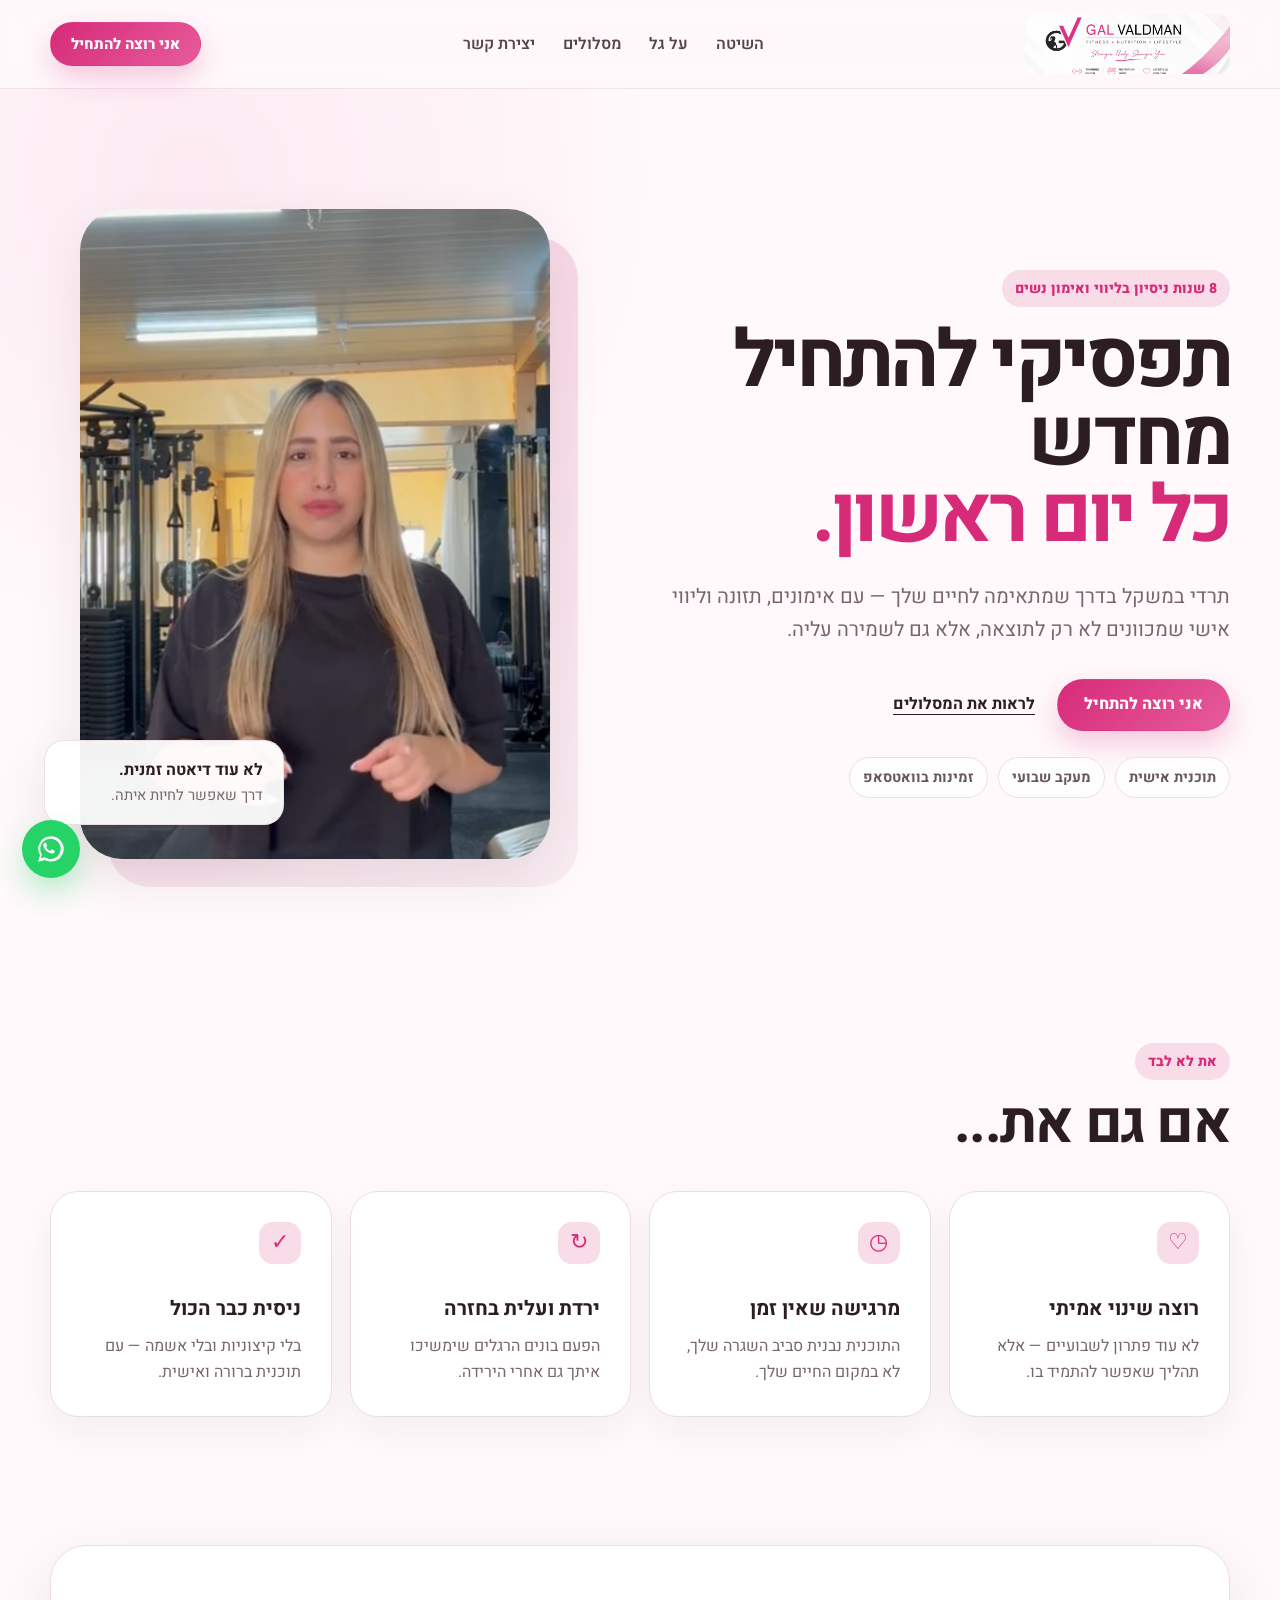
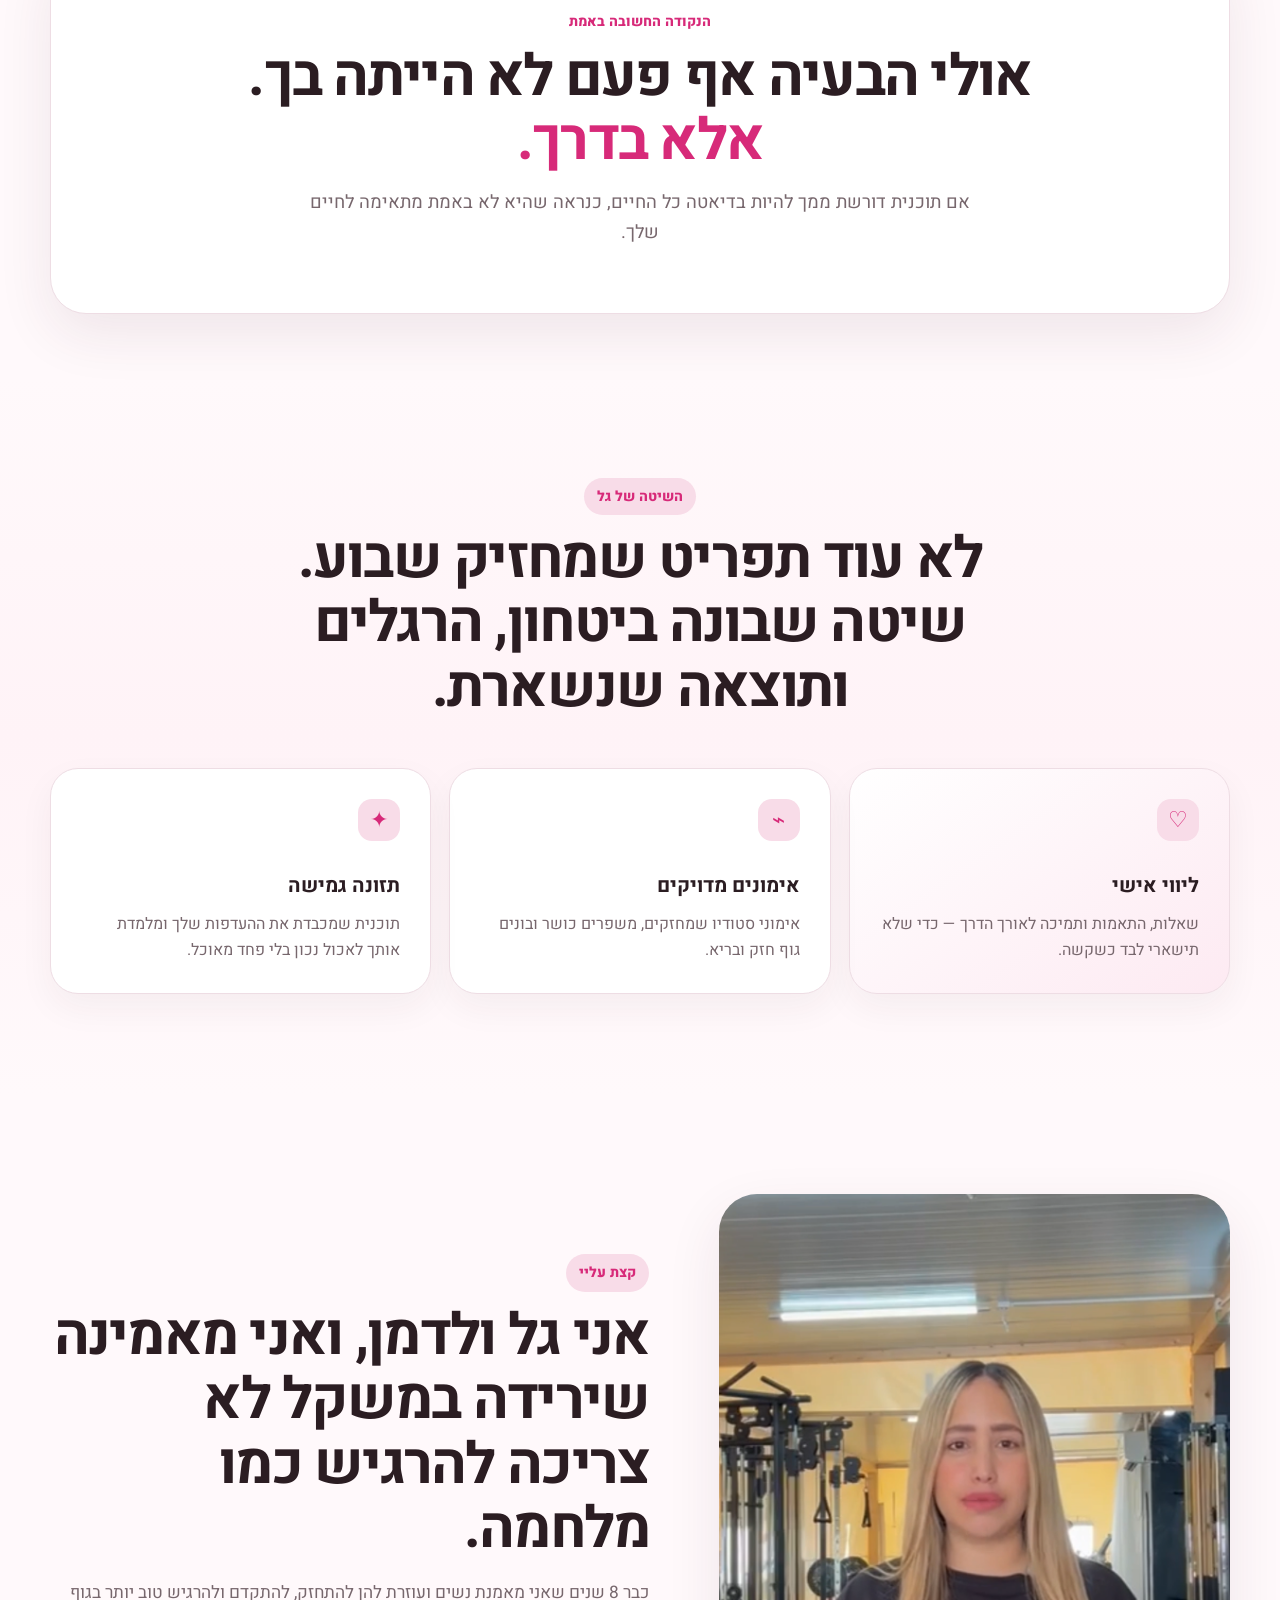
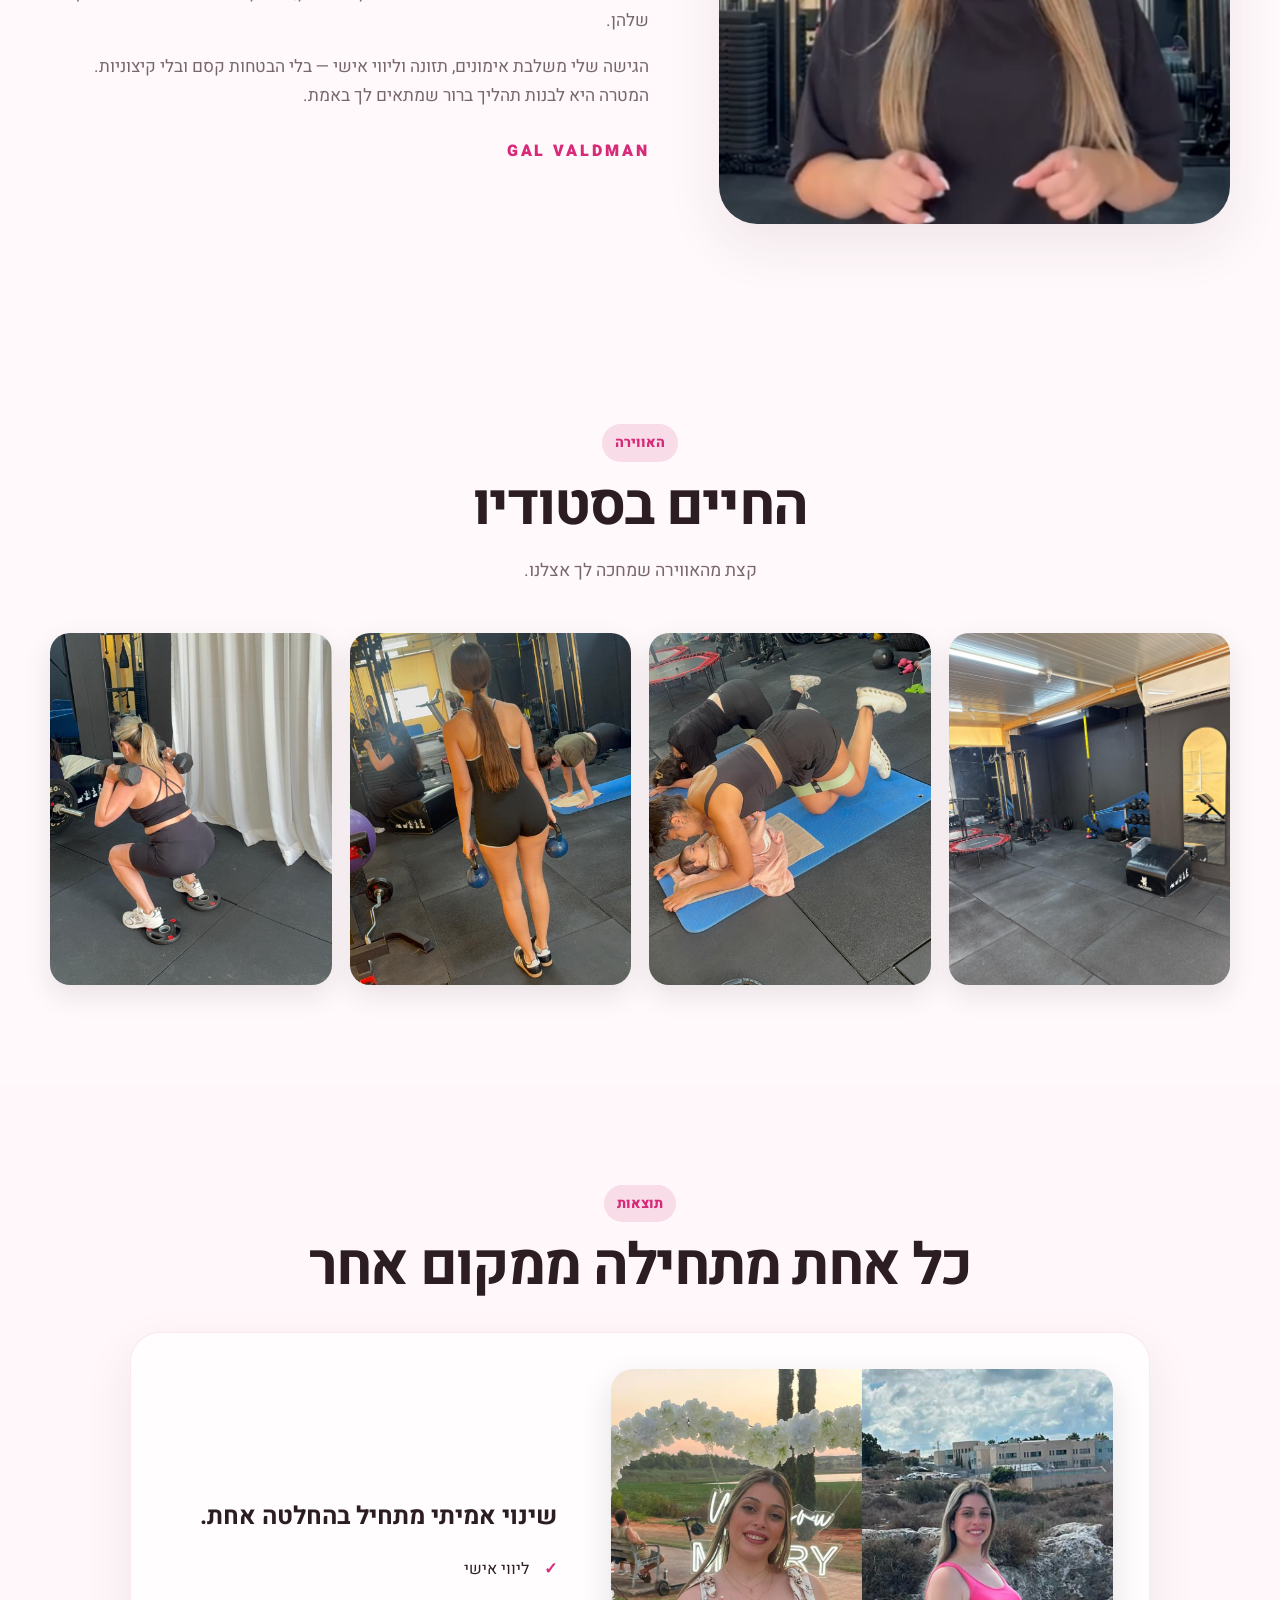
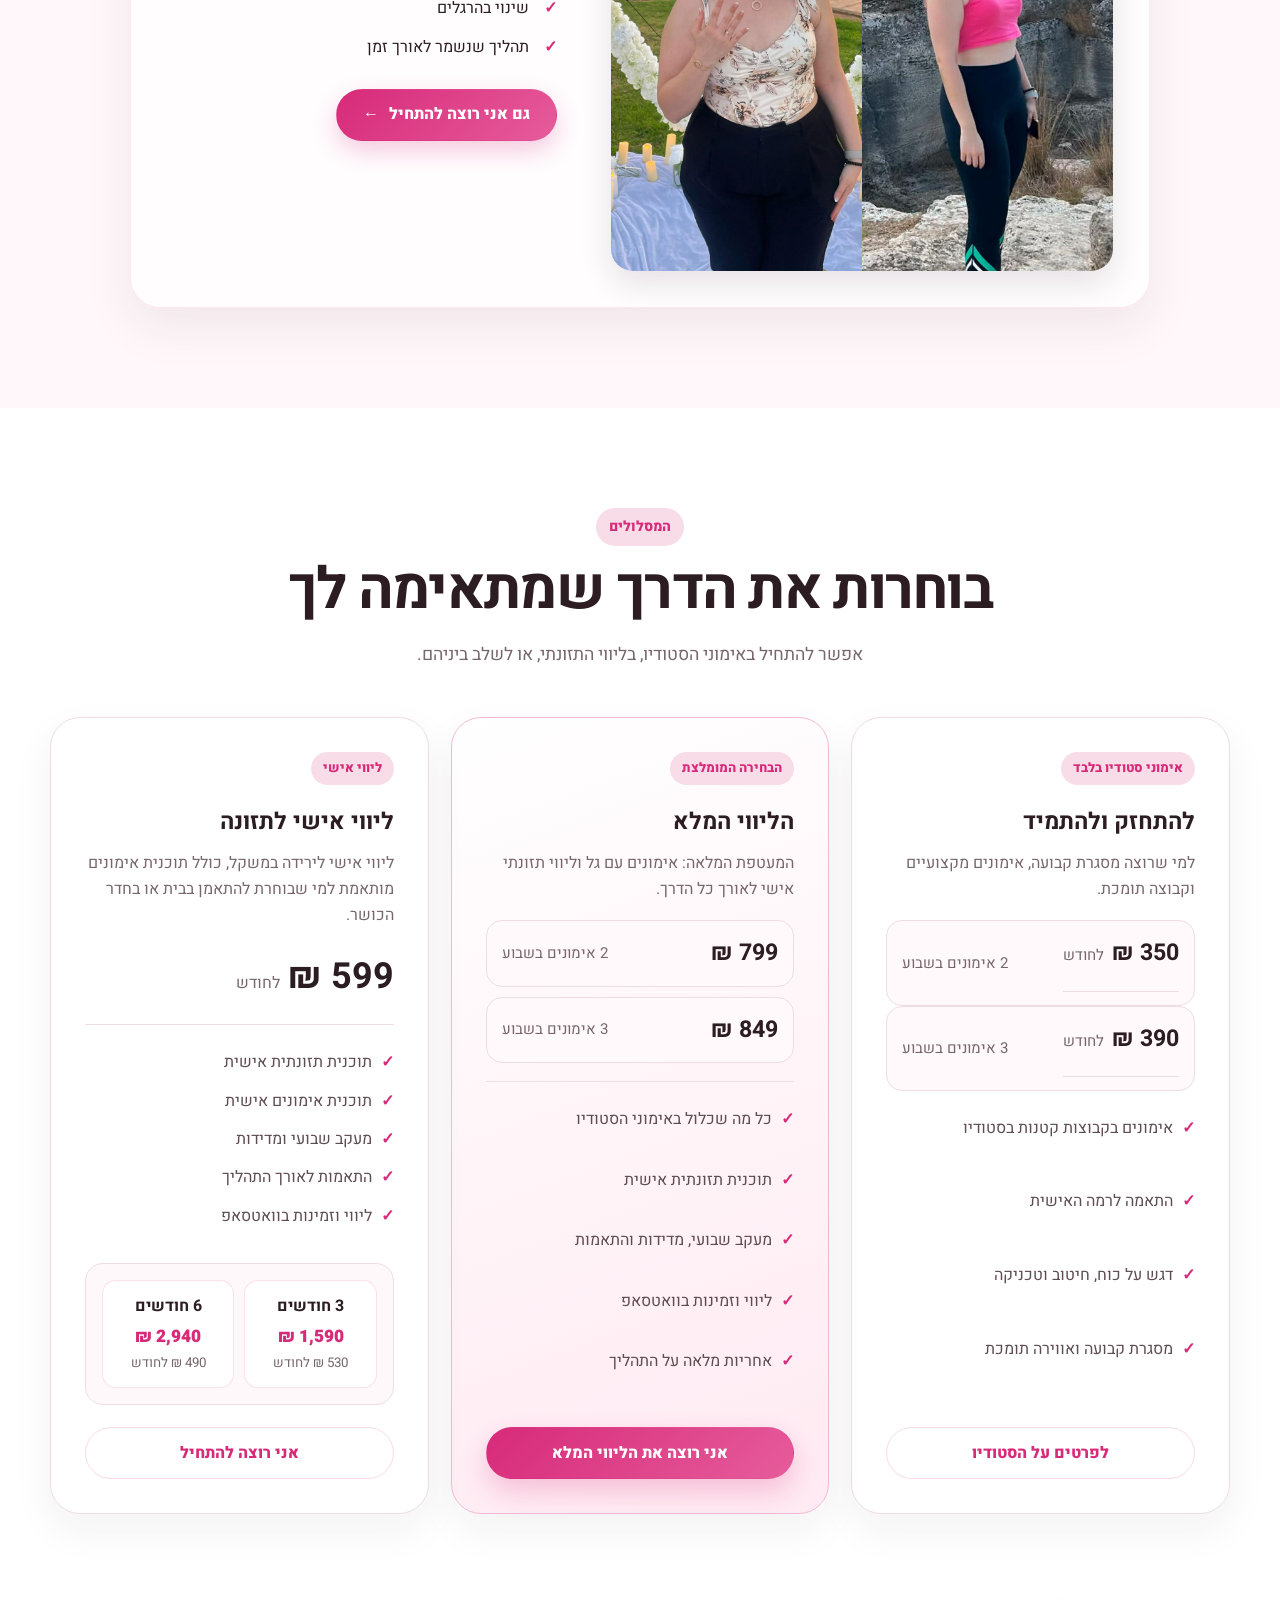
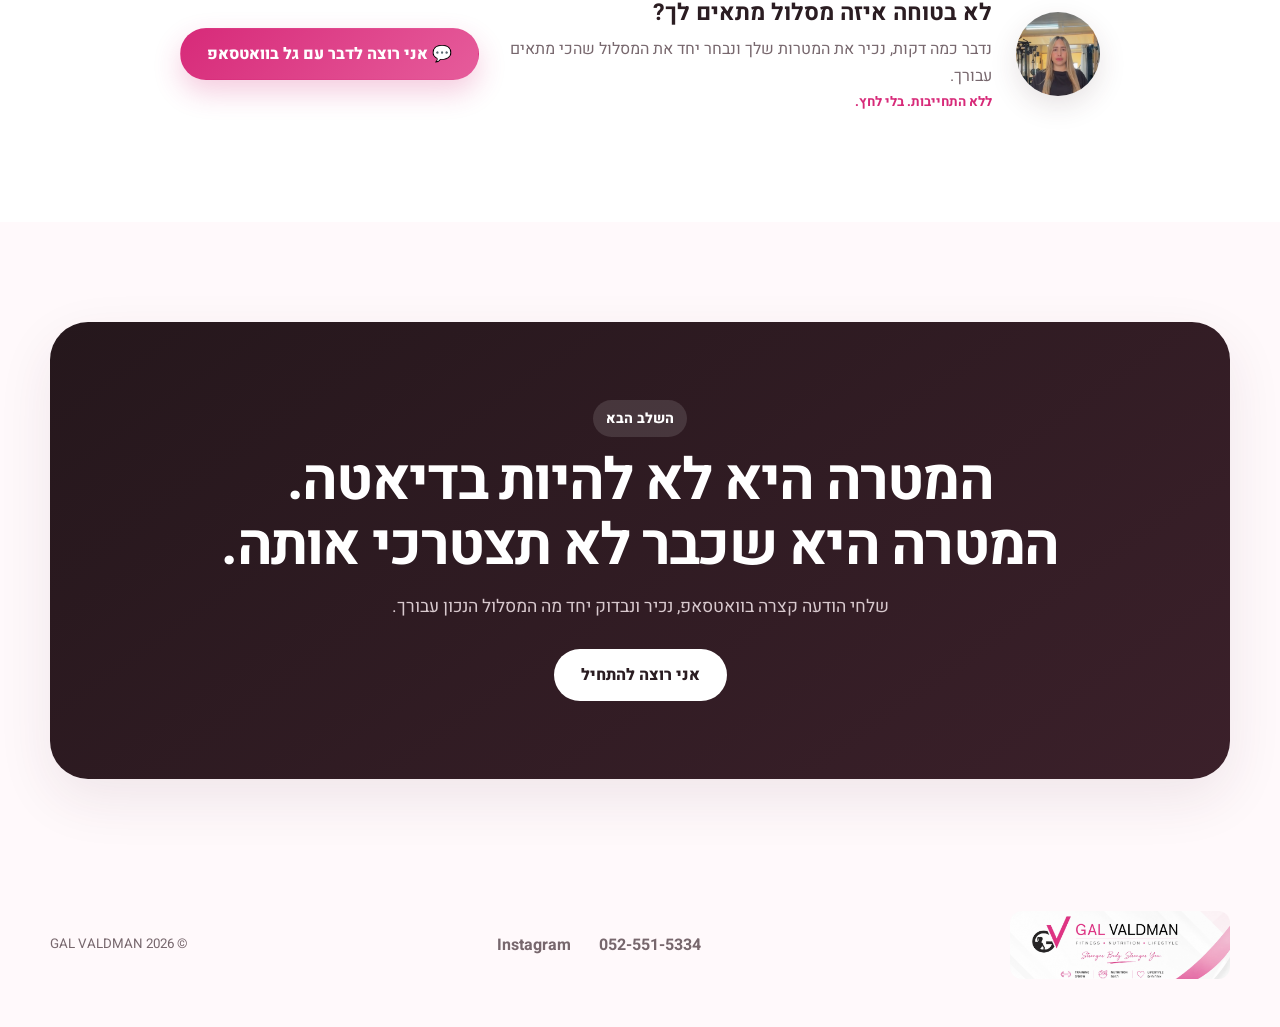
==== index.html @ 7aa59a90 "add month on price" ====
<!doctype html>
<html lang="he" dir="rtl">
<head>
  <meta charset="utf-8" />
  <meta name="viewport" content="width=device-width, initial-scale=1" />

  <title>גל ולדמן | מאמנת כושר וליווי תזונתי לנשים</title>

  <meta
    name="description"
    content="גל ולדמן — אימוני סטודיו בקבוצות קטנות וליווי תזונתי אישי לנשים. תהליך מותאם אישית לירידה במשקל, התחזקות ושמירה על התוצאות."
  />

  <meta
    name="robots"
    content="index, follow, max-image-preview:large"
  />

  <meta name="theme-color" content="#d72a79" />

  <link
    rel="canonical"
    href="https://gal-valdman-site-v6.vercel.app/"
  />

  <!-- תצוגה בשיתוף בוואטסאפ, פייסבוק ורשתות חברתיות -->
  <meta property="og:locale" content="he_IL" />
  <meta property="og:type" content="website" />
  <meta property="og:site_name" content="GAL VALDMAN" />

  <meta
    property="og:title"
    content="גל ולדמן | אימונים, תזונה וליווי אישי לנשים"
  />

  <meta
    property="og:description"
    content="תפסיקי להתחיל מחדש כל יום ראשון. אימוני סטודיו וליווי תזונתי אישי שמכוונים לתוצאה שנשמרת."
  />

  <meta
    property="og:url"
    content="https://gal-valdman-site-v6.vercel.app/"
  />

  <meta
    property="og:image"
    content="https://gal-valdman-site-v6.vercel.app/assets/images/gal-hero.png"
  />

  <meta property="og:image:alt" content="גל ולדמן בסטודיו" />

  <!-- תצוגה בשיתוף ב-X ובשירותים נוספים -->
  <meta name="twitter:card" content="summary_large_image" />

  <meta
    name="twitter:title"
    content="גל ולדמן | אימונים, תזונה וליווי אישי לנשים"
  />

  <meta
    name="twitter:description"
    content="אימוני סטודיו וליווי תזונתי אישי לנשים, בדרך שמתאימה לחיים שלך."
  />

  <meta
    name="twitter:image"
    content="https://gal-valdman-site-v6.vercel.app/assets/images/gal-hero.png"
  />

  <!-- אייקון זמני ללשונית -->
  <link
    rel="icon"
    type="image/jpeg"
    href="assets/images/logo-wide.jpeg"
  />

  <link rel="preconnect" href="https://fonts.googleapis.com" />
  <link rel="preconnect" href="https://fonts.gstatic.com" crossorigin />

  <link
    href="https://fonts.googleapis.com/css2?family=Heebo:wght@400;500;600;700;800;900&display=swap"
    rel="stylesheet"
  />

  <link rel="stylesheet" href="styles.css" />
</head>
<body>
  <a class="skip-link" href="#main">דלגי לתוכן</a>

  <header class="site-header" id="top">
    <div class="container nav-wrap">
      <a class="brand" href="#top" aria-label="גל ולדמן - דף הבית">
        <img src="assets/images/logo-wide.jpeg" alt="GAL VALDMAN Fitness Nutrition Lifestyle" />
      </a>

      <button class="menu-toggle" type="button" aria-expanded="false" aria-controls="main-nav" aria-label="פתיחת תפריט">
        <span></span><span></span><span></span>
      </button>

      <nav id="main-nav" class="main-nav" aria-label="ניווט ראשי">
        <a href="#method">השיטה</a>
        <a href="#about">על גל</a>
        <a href="#services">מסלולים</a>
        <a href="#contact">יצירת קשר</a>
      </nav>

      <a class="button button-small" href="https://wa.me/972525515334?text=%D7%94%D7%99%D7%99%20%D7%92%D7%9C%2C%20%D7%90%D7%A9%D7%9E%D7%97%20%D7%9C%D7%A9%D7%9E%D7%95%D7%A2%20%D7%A4%D7%A8%D7%98%D7%99%D7%9D" target="_blank" rel="noopener">אני רוצה להתחיל</a>
    </div>
  </header>

  <main id="main">
    <section class="hero section-pad">
      <div class="container hero-grid">
        <div class="hero-copy reveal">
          <span class="eyebrow">8 שנות ניסיון בליווי ואימון נשים</span>
          <h1>תפסיקי להתחיל מחדש <span>כל יום ראשון.</span></h1>
          <p class="lead">תרדי במשקל בדרך שמתאימה לחיים שלך — עם אימונים, תזונה וליווי אישי שמכוונים לא רק לתוצאה, אלא גם לשמירה עליה.</p>

          <div class="hero-actions">
            <a class="button" href="https://wa.me/972525515334?text=%D7%94%D7%99%D7%99%20%D7%92%D7%9C%2C%20%D7%90%D7%A9%D7%9E%D7%97%20%D7%9C%D7%A9%D7%9E%D7%95%D7%A2%20%D7%A4%D7%A8%D7%98%D7%99%D7%9D%20%D7%A2%D7%9C%20%D7%94%D7%9C%D7%99%D7%95%D7%95%D7%99" target="_blank" rel="noopener">אני רוצה להתחיל</a>
            <a class="text-link" href="#services">לראות את המסלולים</a>
          </div>

          <div class="trust-row" aria-label="יתרונות מרכזיים">
            <span>תוכנית אישית</span>
            <span>מעקב שבועי</span>
            <span>זמינות בוואטסאפ</span>
          </div>
        </div>

        <div class="hero-media reveal">
          <div class="hero-image-wrap">
            <img src="assets/images/gal-hero.png" alt="גל ולדמן בסטודיו" />
            <div class="floating-note">
              <strong>לא עוד דיאטה זמנית.</strong>
              <span>דרך שאפשר לחיות איתה.</span>
            </div>
          </div>
        </div>
      </div>
    </section>

    <section class="pain section-pad compact">
      <div class="container">
        <div class="section-heading reveal">
          <span class="eyebrow">את לא לבד</span>
          <h2>אם גם את...</h2>
        </div>

        <div class="cards cards-4">
          <article class="card reveal"><span class="icon">♡</span><h3>רוצה שינוי אמיתי</h3><p>לא עוד פתרון לשבועיים — אלא תהליך שאפשר להתמיד בו.</p></article>
          <article class="card reveal"><span class="icon">◷</span><h3>מרגישה שאין זמן</h3><p>התוכנית נבנית סביב השגרה שלך, לא במקום החיים שלך.</p></article>
          <article class="card reveal"><span class="icon">↻</span><h3>ירדת ועלית בחזרה</h3><p>הפעם בונים הרגלים שימשיכו איתך גם אחרי הירידה.</p></article>
          <article class="card reveal"><span class="icon">✓</span><h3>ניסית כבר הכול</h3><p>בלי קיצוניות ובלי אשמה — עם תוכנית ברורה ואישית.</p></article>
        </div>
      </div>
    </section>

    <section class="statement section-pad compact">
      <div class="container statement-box reveal">
        <p class="small-label">הנקודה החשובה באמת</p>
        <h2>אולי הבעיה אף פעם לא הייתה בך.<br><span>אלא בדרך.</span></h2>
        <p>אם תוכנית דורשת ממך להיות בדיאטה כל החיים, כנראה שהיא לא באמת מתאימה לחיים שלך.</p>
      </div>
    </section>

    <section class="method section-pad" id="method">
      <div class="container">
        <div class="section-heading centered reveal">
          <span class="eyebrow">השיטה של גל</span>
          <h2>לא עוד תפריט שמחזיק שבוע.<br>שיטה שבונה ביטחון, הרגלים ותוצאה שנשארת.</h2>
        </div>

        <div class="cards cards-3">
          <article class="card card-accent reveal"><span class="icon">♡</span><h3>ליווי אישי</h3><p>שאלות, התאמות ותמיכה לאורך הדרך — כדי שלא תישארי לבד כשקשה.</p></article>
          <article class="card reveal"><span class="icon">⌁</span><h3>אימונים מדויקים</h3><p>אימוני סטודיו שמחזקים, משפרים כושר ובונים גוף חזק ובריא.</p></article>
          <article class="card reveal"><span class="icon">✦</span><h3>תזונה גמישה</h3><p>תוכנית שמכבדת את ההעדפות שלך ומלמדת אותך לאכול נכון בלי פחד מאוכל.</p></article>
        </div>
      </div>
    </section>

    <section class="about section-pad" id="about">
      <div class="container about-grid">
        <div class="about-media reveal">
          <img src="assets/images/gal-hero.png" alt="גל ולדמן מאמנת כושר" />
        </div>
        <div class="about-copy reveal">
          <span class="eyebrow">קצת עליי</span>
          <h2>אני גל ולדמן, ואני מאמינה שירידה במשקל לא צריכה להרגיש כמו מלחמה.</h2>
          <p>כבר 8 שנים שאני מאמנת נשים ועוזרת להן להתחזק, להתקדם ולהרגיש טוב יותר בגוף שלהן.</p>
          <p>הגישה שלי משלבת אימונים, תזונה וליווי אישי — בלי הבטחות קסם ובלי קיצוניות. המטרה היא לבנות תהליך ברור שמתאים לך באמת.</p>
          <div class="signature">GAL VALDMAN</div>
        </div>
      </div>
    </section>

    
<section class="section-pad">
<div class="container">
<div class="section-heading centered reveal">
<span class="eyebrow">האווירה</span>
<h2>החיים בסטודיו</h2>
<p>קצת מהאווירה שמחכה לך אצלנו.</p>
</div>
<div class="studio-gallery">
<img src="assets/images/studio1.jpg" alt="אימון בסטודיו של גל ולדמן">
<img src="assets/images/studio2.jpg" alt="אימון משקולות בסטודיו">
<img src="assets/images/studio3.jpg" alt="אימון אישי לאמהות בסטודיו">
<img src="assets/images/studio4.jpg" alt="הסטודיו של גל ולדמן">
</div>
</div></section>

<section class="section-pad beforeafter">
<div class="container">
<div class="section-heading centered reveal">
<span class="eyebrow">תוצאות</span>
<h2>כל אחת מתחילה ממקום אחר</h2>
</div>
<div class="ba-card">
<div class="ba-image-wrap"><img src="assets/images/before-after.jpg" alt="תהליך שינוי לפני ואחרי"></div>
<div class="ba-content">
  <h3>שינוי אמיתי מתחיל בהחלטה אחת.</h3>
  <ul><li>ליווי אישי</li><li>שינוי בהרגלים</li><li>תהליך שנשמר לאורך זמן</li></ul>
  <a class="button ba-button" href="https://wa.me/972525515334?text=%D7%94%D7%99%D7%99%20%D7%92%D7%9C%2C%20%D7%A8%D7%90%D7%99%D7%AA%D7%99%20%D7%90%D7%AA%20%D7%94%D7%AA%D7%95%D7%A6%D7%90%D7%95%D7%AA%20%D7%91%D7%90%D7%AA%D7%A8%20%D7%95%D7%92%D7%9D%20%D7%90%D7%A0%D7%99%20%D7%A8%D7%95%D7%A6%D7%94%20%D7%9C%D7%94%D7%AA%D7%97%D7%99%D7%9C" target="_blank" rel="noopener">גם אני רוצה להתחיל <span aria-hidden="true">←</span></a>
</div>
</div></div></section>

<section class="services section-pad" id="services">
      <div class="container">
        <div class="section-heading centered reveal">
          <span class="eyebrow">המסלולים</span>
          <h2>בוחרות את הדרך שמתאימה לך</h2>
          <p>אפשר להתחיל באימוני הסטודיו, בליווי התזונתי, או לשלב ביניהם.</p>
        </div>

        <div class="pricing-grid">
          <article class="price-card reveal">
            <span class="plan-tag">אימוני סטודיו בלבד</span>
            <h3>להתחזק ולהתמיד</h3>
            <p class="plan-intro">למי שרוצה מסגרת קבועה, אימונים מקצועיים וקבוצה תומכת.</p>
            <div class="price-option"><div class="price"><strong>350 ₪</strong><span>לחודש</span></div><span>2 אימונים בשבוע</span></div>
            <div class="price-option"><div class="price"><strong>390 ₪</strong><span>לחודש</span></div><span>3 אימונים בשבוע</span></div>
            <ul>
              <li>אימונים בקבוצות קטנות בסטודיו</li>
              <li>התאמה לרמה האישית</li>
              <li>דגש על כוח, חיטוב וטכניקה</li>
              <li>מסגרת קבועה ואווירה תומכת</li>
            </ul>
            <a class="button button-outline" href="https://wa.me/972525515334?text=%D7%94%D7%99%D7%99%20%D7%92%D7%9C%2C%20%D7%90%D7%A9%D7%9E%D7%97%20%D7%9C%D7%A9%D7%9E%D7%95%D7%A2%20%D7%A4%D7%A8%D7%98%D7%99%D7%9D%20%D7%A2%D7%9C%20%D7%90%D7%99%D7%9E%D7%95%D7%A0%D7%99%20%D7%94%D7%A1%D7%98%D7%95%D7%93%D7%99%D7%95" target="_blank" rel="noopener">לפרטים על הסטודיו</a>
          </article>

          <article class="price-card featured reveal">
            <span class="plan-tag">הבחירה המומלצת</span>
            <h3>הליווי המלא</h3>
            <p class="plan-intro">המעטפת המלאה: אימונים עם גל וליווי תזונתי אישי לאורך כל הדרך.</p>
            <div class="price-options">
              <div class="price-option"><strong>799 ₪</strong><span>2 אימונים בשבוע</span></div>
              <div class="price-option"><strong>849 ₪</strong><span>3 אימונים בשבוע</span></div>
            </div>
            <ul>
              <li>כל מה שכלול באימוני הסטודיו</li>
              <li>תוכנית תזונתית אישית</li>
              <li>מעקב שבועי, מדידות והתאמות</li>
              <li>ליווי וזמינות בוואטסאפ</li>
              <li>אחריות מלאה על התהליך</li>
            </ul>
            <a class="button" href="https://wa.me/972525515334?text=%D7%94%D7%99%D7%99%20%D7%92%D7%9C%2C%20%D7%90%D7%A0%D7%99%20%D7%9E%D7%A2%D7%95%D7%A0%D7%99%D7%99%D7%A0%D7%AA%20%D7%91%D7%9E%D7%A1%D7%9C%D7%95%D7%9C%20%D7%94%D7%9E%D7%9C%D7%90%20%D7%A9%D7%9C%20%D7%AA%D7%96%D7%95%D7%A0%D7%94%20%D7%95%D7%90%D7%99%D7%9E%D7%95%D7%A0%D7%99%D7%9D" target="_blank" rel="noopener">אני רוצה את הליווי המלא</a>
          </article>

          <article class="price-card reveal">
            <span class="plan-tag">ליווי אישי</span>
            <h3>ליווי אישי לתזונה</h3>
            <p class="plan-intro">ליווי אישי לירידה במשקל, כולל תוכנית אימונים מותאמת למי שבוחרת להתאמן בבית או בחדר הכושר.</p>
            <div class="price"><strong>599 ₪</strong><span>לחודש</span></div>
            <ul>
              <li>תוכנית תזונתית אישית</li>
              <li>תוכנית אימונים אישית</li>
              <li>מעקב שבועי ומדידות</li>
              <li>התאמות לאורך התהליך</li>
              <li>ליווי וזמינות בוואטסאפ</li>
            </ul>
            <div class="nutrition-commitment">
              <div class="commitment-options">
                <div><strong>3 חודשים</strong><span>1,590 ₪</span><small>530 ₪ לחודש</small></div>
                <div><strong>6 חודשים</strong><span>2,940 ₪</span><small>490 ₪ לחודש</small></div>
              </div>
            </div>
            <a class="button button-outline" href="https://wa.me/972525515334?text=%D7%94%D7%99%D7%99%20%D7%92%D7%9C%2C%20%D7%90%D7%A9%D7%9E%D7%97%20%D7%9C%D7%A9%D7%9E%D7%95%D7%A2%20%D7%A4%D7%A8%D7%98%D7%99%D7%9D%20%D7%A2%D7%9C%20%D7%94%D7%9C%D7%99%D7%95%D7%95%D7%99%20%D7%94%D7%AA%D7%96%D7%95%D7%A0%D7%AA%D7%99%20%D7%95%D7%AA%D7%95%D7%9B%D7%A0%D7%99%D7%AA%20%D7%94%D7%90%D7%99%D7%9E%D7%95%D7%A0%D7%99%D7%9D" target="_blank" rel="noopener">אני רוצה להתחיל</a>
          </article>
        </div>

        <div class="plan-consultation reveal">
          <img src="assets/images/gal-hero.png" alt="גל ולדמן" />
          <div class="plan-consultation-copy">
            <h3>לא בטוחה איזה מסלול מתאים לך?</h3>
            <p>נדבר כמה דקות, נכיר את המטרות שלך ונבחר יחד את המסלול שהכי מתאים עבורך.</p>
            <small>ללא התחייבות. בלי לחץ.</small>
          </div>
          <a class="button" href="https://wa.me/972525515334?text=%D7%94%D7%99%D7%99%20%D7%92%D7%9C%20%F0%9F%98%8A%20%D7%A8%D7%90%D7%99%D7%AA%D7%99%20%D7%90%D7%AA%20%D7%94%D7%90%D7%AA%D7%A8%20%D7%A9%D7%9C%D7%9A%20%D7%95%D7%90%D7%A0%D7%99%20%D7%9C%D7%90%20%D7%91%D7%98%D7%95%D7%97%D7%94%20%D7%90%D7%99%D7%96%D7%94%20%D7%9E%D7%A1%D7%9C%D7%95%D7%9C%20%D7%94%D7%9B%D7%99%20%D7%9E%D7%AA%D7%90%D7%99%D7%9D%20%D7%9C%D7%99.%20%D7%90%D7%A9%D7%9E%D7%97%20%D7%9C%D7%94%D7%AA%D7%99%D7%99%D7%A2%D7%A5." target="_blank" rel="noopener">💬 אני רוצה לדבר עם גל בוואטסאפ</a>
        </div>

      </div>
    </section>

    <section class="final-cta section-pad" id="contact">
      <div class="container">
        <div class="cta-box reveal">
          <span class="eyebrow light">השלב הבא</span>
          <h2>המטרה היא לא להיות בדיאטה.<br>המטרה היא שכבר לא תצטרכי אותה.</h2>
          <p>שלחי הודעה קצרה בוואטסאפ, נכיר ונבדוק יחד מה המסלול הנכון עבורך.</p>
          <a class="button button-light" href="https://wa.me/972525515334?text=%D7%94%D7%99%D7%99%20%D7%92%D7%9C%2C%20%D7%90%D7%A9%D7%9E%D7%97%20%D7%9C%D7%94%D7%AA%D7%97%D7%99%D7%9C%20%D7%90%D7%AA%20%D7%94%D7%AA%D7%94%D7%9C%D7%99%D7%9A" target="_blank" rel="noopener">אני רוצה להתחיל</a>
        </div>
      </div>
    </section>
  </main>

  <footer class="site-footer">
    <div class="container footer-grid">
      <img src="assets/images/logo-wide.jpeg" alt="GAL VALDMAN" />
      <div class="footer-links">
        <a href="tel:0525515334">052-551-5334</a>
        <a href="https://www.instagram.com/galvaldman_fitness?igsh=MWN3OWo3aGQxaWpxOQ==" target="_blank" rel="noopener">Instagram</a>
      </div>
      <small>© <span id="year"></span> GAL VALDMAN</small>
    </div>
  </footer>

  <a class="whatsapp-float" href="https://wa.me/972525515334?text=%D7%94%D7%99%D7%99%20%D7%92%D7%9C%2C%20%D7%90%D7%A9%D7%9E%D7%97%20%D7%9C%D7%A9%D7%9E%D7%95%D7%A2%20%D7%A4%D7%A8%D7%98%D7%99%D7%9D" target="_blank" rel="noopener" aria-label="שליחת הודעה בוואטסאפ">
    <svg viewBox="0 0 32 32" aria-hidden="true"><path d="M19.11 17.39c-.28-.14-1.65-.81-1.91-.91-.26-.1-.45-.14-.64.14-.19.28-.73.91-.9 1.1-.17.19-.33.21-.61.07-.28-.14-1.18-.44-2.25-1.39-.83-.74-1.39-1.66-1.55-1.94-.16-.28-.02-.43.12-.57.13-.13.28-.33.42-.49.14-.16.19-.28.28-.47.09-.19.05-.35-.02-.49-.07-.14-.64-1.54-.88-2.11-.23-.56-.47-.48-.64-.49h-.55c-.19 0-.49.07-.75.35-.26.28-.99.97-.99 2.36s1.02 2.74 1.16 2.93c.14.19 2 3.05 4.84 4.28.68.29 1.2.47 1.61.6.68.22 1.3.19 1.79.12.55-.08 1.65-.68 1.89-1.33.23-.65.23-1.21.16-1.33-.07-.12-.26-.19-.54-.33z"/><path d="M16.04 3.2A12.7 12.7 0 0 0 5.05 22.27L3.2 28.8l6.69-1.75a12.7 12.7 0 1 0 6.15-23.85zm0 22.9c-2.05 0-4.06-.55-5.81-1.6l-.42-.25-3.97 1.04 1.06-3.87-.27-.43a10.2 10.2 0 1 1 9.41 5.11z"/></svg>
  </a>

  <script src="script.js"></script>
</body>
</html>
---- styles.css ----
:root {
  --bg: #fff9fb;
  --surface: #ffffff;
  --surface-soft: #fff2f6;
  --ink: #2b1d22;
  --muted: #77676d;
  --pink: #d72a79;
  --pink-dark: #ae1f60;
  --pink-soft: #f8dce8;
  --line: #eedde4;
  --shadow: 0 20px 55px rgba(74, 34, 51, .09);
  --radius: 28px;
  --container: 1180px;
}

* { box-sizing: border-box; }
html { scroll-behavior: smooth; }
body {
  margin: 0;
  font-family: "Heebo", Arial, sans-serif;
  color: var(--ink);
  background: var(--bg);
  line-height: 1.65;
  overflow-x: hidden;
}
img { display: block; max-width: 100%; }
a { color: inherit; }
button, input, textarea { font: inherit; }

.container { width: min(var(--container), calc(100% - 40px)); margin-inline: auto; }
.section-pad { padding: 100px 0; }
.section-pad.compact { padding: 64px 0; }

.skip-link { position: fixed; top: -60px; right: 20px; background: #111; color: #fff; padding: 10px 14px; z-index: 9999; border-radius: 8px; }
.skip-link:focus { top: 20px; }

.site-header { position: sticky; top: 0; z-index: 1000; padding: 14px 0; background: rgba(255,249,251,.86); backdrop-filter: blur(16px); border-bottom: 1px solid rgba(238,221,228,.8); }
.nav-wrap { display: flex; align-items: center; gap: 28px; }
.brand { width: 205px; flex: 0 0 auto; border-radius: 12px; overflow: hidden; }
.brand img { width: 100%; height: 60px; object-fit: cover; object-position: center; }
.main-nav { display: flex; align-items: center; gap: 28px; margin-inline: auto; }
.main-nav a { text-decoration: none; font-weight: 600; color: #56464c; }
.main-nav a:hover { color: var(--pink); }
.menu-toggle { display: none; border: 0; background: transparent; padding: 8px; }
.menu-toggle span { display: block; width: 24px; height: 2px; background: var(--ink); margin: 5px; }

.button { display: inline-flex; align-items: center; justify-content: center; min-height: 52px; padding: 0 26px; border-radius: 999px; color: #fff; background: linear-gradient(135deg, var(--pink), #e65c9b); text-decoration: none; font-weight: 800; box-shadow: 0 12px 28px rgba(215,42,121,.24); transition: .25s ease; border: 1px solid transparent; }
.button:hover { transform: translateY(-2px); box-shadow: 0 16px 34px rgba(215,42,121,.31); }
.button-small { min-height: 44px; padding-inline: 20px; font-size: .93rem; }
.button-outline { background: transparent; color: var(--pink); border-color: var(--pink-soft); box-shadow: none; }
.button-light { background: #fff; color: var(--ink); box-shadow: none; }
.text-link { font-weight: 700; text-underline-offset: 5px; }

.hero { background: radial-gradient(circle at 15% 10%, #fdeaf2 0, transparent 35%), var(--bg); }
.hero-grid { min-height: 690px; display: grid; grid-template-columns: 1.05fr .95fr; align-items: center; gap: 64px; }
.hero-copy h1 { font-size: clamp(3.4rem, 6.2vw, 6.4rem); line-height: .98; margin: 16px 0 24px; letter-spacing: -.045em; max-width: 750px; }
.hero-copy h1 span { color: var(--pink); display: block; }
.eyebrow { display: inline-flex; color: var(--pink); background: var(--pink-soft); border-radius: 999px; padding: 7px 13px; font-size: .88rem; font-weight: 800; }
.eyebrow.light { color: #fff; background: rgba(255,255,255,.12); }
.lead { font-size: 1.26rem; color: var(--muted); max-width: 680px; }
.hero-actions { display: flex; align-items: center; gap: 22px; margin: 32px 0 26px; }
.trust-row { display: flex; flex-wrap: wrap; gap: 10px; }
.trust-row span { border: 1px solid var(--line); background: rgba(255,255,255,.82); border-radius: 999px; padding: 8px 13px; color: #67575d; font-size: .9rem; font-weight: 700; }
.hero-image-wrap { position: relative; max-width: 470px; margin-inline: auto; }
.hero-image-wrap:before { content: ""; position: absolute; inset: 28px -28px -28px 28px; border-radius: 42px; background: linear-gradient(145deg,#f6cfe0,#f9edf2); z-index: 0; }
.hero-image-wrap img { position: relative; z-index: 1; width: 100%; height: 650px; object-fit: cover; object-position: center 24%; border-radius: 42px; box-shadow: var(--shadow); }
.floating-note { position: absolute; z-index: 2; left: -36px; bottom: 34px; background: rgba(255,255,255,.95); border: 1px solid rgba(238,221,228,.9); box-shadow: var(--shadow); border-radius: 20px; padding: 16px 20px; min-width: 240px; }
.floating-note strong, .floating-note span { display: block; }
.floating-note span { color: var(--muted); font-size: .92rem; }

.section-heading { margin-bottom: 34px; }
.section-heading.centered { text-align: center; max-width: 820px; margin-inline: auto; margin-bottom: 48px; }
.section-heading h2, .about-copy h2, .statement-box h2, .cta-box h2 { font-size: clamp(2.25rem,4.5vw,4.2rem); line-height: 1.12; margin: 12px 0 14px; letter-spacing: -.03em; }
.section-heading p { color: var(--muted); font-size: 1.1rem; }

.cards { display: grid; gap: 18px; }
.cards-4 { grid-template-columns: repeat(4,1fr); }
.cards-3 { grid-template-columns: repeat(3,1fr); }
.card { background: var(--surface); border: 1px solid var(--line); border-radius: var(--radius); padding: 30px; box-shadow: 0 14px 35px rgba(68,35,49,.05); }
.card-accent { background: linear-gradient(145deg,#fff,#fdeaf2); }
.card .icon { display: grid; place-items: center; width: 42px; height: 42px; border-radius: 14px; background: var(--pink-soft); color: var(--pink); font-size: 1.35rem; margin-bottom: 28px; }
.card h3 { font-size: 1.26rem; margin: 0 0 8px; }
.card p { color: var(--muted); margin: 0; }

.statement-box { text-align: center; background: #fff; border: 1px solid var(--line); border-radius: 36px; padding: 64px 30px; box-shadow: var(--shadow); }
.statement-box h2 span { color: var(--pink); }
.statement-box p { margin: 0 auto; max-width: 670px; color: var(--muted); font-size: 1.15rem; }
.small-label { color: var(--pink)!important; font-weight: 800; font-size: .88rem!important; }

.method { background: linear-gradient(180deg, transparent, #fff3f7 50%, transparent); }

.about-grid { display: grid; grid-template-columns: .92fr 1.08fr; gap: 70px; align-items: center; }
.about-media img { width: 100%; height: 630px; object-fit: cover; object-position: center 24%; border-radius: 38px; box-shadow: var(--shadow); }
.about-copy p { color: var(--muted); font-size: 1.08rem; }
.signature { margin-top: 28px; color: var(--pink); letter-spacing: .18em; font-weight: 900; }

.services { background: #fff; }
.pricing-grid { display: grid; grid-template-columns: repeat(3,1fr); gap: 22px; align-items: stretch; }
.price-card { border: 1px solid var(--line); border-radius: 30px; padding: 34px; background: #fff; box-shadow: 0 16px 42px rgba(68,35,49,.06); display: flex; flex-direction: column; }
.price-card.featured { background: linear-gradient(160deg,#fff,#ffeaf2); border-color: #f2bad2; transform: translateY(-10px); }
.plan-tag { align-self: flex-start; background: var(--pink-soft); color: var(--pink); border-radius: 999px; padding: 6px 12px; font-size: .82rem; font-weight: 800; }
.price-card h3 { font-size: 1.45rem; margin: 18px 0 8px; }
.price { display: flex; align-items: baseline; gap: 8px; padding-bottom: 18px; border-bottom: 1px solid var(--line); }
.price strong { font-size: 2.25rem; }
.price span { color: var(--muted); }

.plan-intro { color: var(--muted); margin: 0 0 18px; min-height: 52px; }
.price-options { display: grid; gap: 10px; padding-bottom: 18px; border-bottom: 1px solid var(--line); }
.price-option { display: flex; align-items: center; justify-content: space-between; gap: 14px; padding: 13px 15px; background: var(--bg); border: 1px solid var(--line); border-radius: 16px; }
.price-option strong { font-size: 1.45rem; white-space: nowrap; }
.price-option span { color: var(--muted); font-size: .94rem; }
.price-card ul { list-style: none; padding: 0; margin: 24px 0 30px; display: grid; gap: 12px; color: #5d4c52; flex: 1; }
.price-card li:before { content: "✓"; color: var(--pink); font-weight: 900; margin-left: 9px; }

.nutrition-commitment { margin: 4px 0 22px; padding: 16px; border: 1px solid var(--line); border-radius: 18px; background: rgba(247, 200, 216, .13); }
.commitment-title { margin: 0 0 12px; text-align: center; font-size: .9rem; font-weight: 800; color: var(--text); }
.commitment-options { display: grid; grid-template-columns: repeat(2, minmax(0, 1fr)); gap: 10px; }
.commitment-options > div { padding: 12px 8px; border-radius: 14px; background: #fff; text-align: center; border: 1px solid rgba(229, 44, 125, .14); }
.commitment-options strong, .commitment-options span, .commitment-options small { display: block; }
.commitment-options span { color: var(--pink); font-size: 1.08rem; font-weight: 900; margin-top: 3px; }
.commitment-options small { color: var(--muted); margin-top: 2px; }

.plan-consultation { max-width: 920px; margin: 72px auto 0; display: grid; grid-template-columns: 84px 1fr auto; align-items: center; gap: 24px; padding: 8px 0; }
.plan-consultation img { width: 84px; height: 84px; object-fit: cover; object-position: center 22%; border-radius: 50%; box-shadow: 0 10px 28px rgba(68,35,49,.13); }
.plan-consultation-copy h3 { margin: 0 0 4px; font-size: 1.45rem; }
.plan-consultation-copy p { margin: 0; color: var(--muted); }
.plan-consultation-copy small { display: block; margin-top: 3px; color: var(--pink); font-weight: 700; }
.plan-consultation .button { white-space: nowrap; }

.commitment { display: grid; grid-template-columns: repeat(2,minmax(0,1fr)); max-width: 710px; margin: 28px auto 0; border: 1px solid var(--line); border-radius: 24px; overflow: hidden; background: var(--bg); }
.commitment div { padding: 20px; text-align: center; }
.commitment div + div { border-right: 1px solid var(--line); }
.commitment strong,.commitment span,.commitment small { display: block; }
.commitment span { color: var(--pink); font-size: 1.25rem; font-weight: 900; }
.commitment small { color: var(--muted); }

.cta-box { background: linear-gradient(145deg,#25171c,#3b202a); color: #fff; border-radius: 38px; padding: 78px 50px; text-align: center; box-shadow: var(--shadow); }
.cta-box p { color: #d8c9ce; font-size: 1.1rem; max-width: 690px; margin: 0 auto 28px; }

.site-footer { padding: 32px 0 48px; }
.footer-grid { display: grid; grid-template-columns: 220px 1fr auto; align-items: center; gap: 30px; color: var(--muted); }
.footer-grid img { width: 220px; height: 68px; object-fit: cover; border-radius: 12px; }
.footer-links { display: flex; justify-content: center; gap: 28px; }
.footer-links a { text-decoration: none; font-weight: 700; }

.whatsapp-float { position: fixed; left: 22px; bottom: 22px; width: 58px; height: 58px; border-radius: 50%; display: grid; place-items: center; z-index: 1200; background: #25D366; box-shadow: 0 14px 30px rgba(37,211,102,.32); transition: .2s ease; }
.whatsapp-float:hover { transform: translateY(-3px) scale(1.03); }
.whatsapp-float svg { width: 32px; fill: #fff; }

.reveal { opacity: 0; transform: translateY(24px); transition: opacity .75s ease, transform .75s ease; }
.reveal.visible { opacity: 1; transform: translateY(0); }

@media (max-width: 980px) {
  .section-pad { padding: 76px 0; }
  .hero-grid, .about-grid { grid-template-columns: 1fr; }
  .hero-grid { min-height: auto; }
  .hero-copy { text-align: center; }
  .hero-copy .lead { margin-inline: auto; }
  .hero-actions, .trust-row { justify-content: center; }
  .hero-media { order: 2; }
  .cards-4 { grid-template-columns: repeat(2,1fr); }
  .pricing-grid { grid-template-columns: 1fr; max-width: 680px; margin-inline: auto; }
  .price-card.featured { transform: none; }
  .footer-grid { grid-template-columns: 1fr; text-align: center; justify-items: center; }
  .main-nav { position: fixed; inset: 82px 20px auto; display: none; flex-direction: column; padding: 26px; background: #fff; border: 1px solid var(--line); border-radius: 24px; box-shadow: var(--shadow); }
  .main-nav.open { display: flex; }
  .menu-toggle { display: block; margin-inline-start: auto; }
  .nav-wrap > .button-small { display: none; }
}

@media (max-width: 680px) {
  .container { width: min(100% - 28px, var(--container)); }
  .section-pad { padding: 58px 0; }
  .section-pad.compact { padding: 44px 0; }
  .site-header { padding: 9px 0; }
  .brand { width: 155px; }
  .brand img { height: 48px; }
  .hero-grid { gap: 42px; }
  .hero-copy h1 { font-size: clamp(3rem, 15vw, 4.4rem); }
  .lead { font-size: 1.05rem; }
  .hero-actions { flex-direction: column; align-items: stretch; }
  .hero-actions .button { width: 100%; }
  .hero-image-wrap { max-width: 100%; }
  .hero-image-wrap:before { inset: 18px -10px -18px 10px; }
  .hero-image-wrap img { height: 520px; border-radius: 30px; }
  .floating-note { left: 12px; right: 12px; bottom: 16px; min-width: 0; }
  .cards-4,.cards-3 { grid-template-columns: 1fr; }
  .card { padding: 24px; }
  .section-heading h2,.about-copy h2,.statement-box h2,.cta-box h2 { font-size: 2.25rem; }
  .statement-box { padding: 46px 20px; }
  .about-grid { gap: 34px; }
  .about-media img { height: 480px; border-radius: 28px; }
  .price-card { padding: 26px; }
  .plan-consultation { margin-top: 48px; grid-template-columns: 68px 1fr; gap: 16px; text-align: right; }
  .plan-consultation img { width: 68px; height: 68px; }
  .plan-consultation .button { grid-column: 1 / -1; width: 100%; margin-top: 4px; }
  .commitment-options { grid-template-columns: 1fr; }
  .commitment { grid-template-columns: 1fr; }
  .commitment div + div { border-right: 0; border-top: 1px solid var(--line); }
  .cta-box { padding: 54px 22px; border-radius: 28px; }
  .footer-links { flex-direction: column; gap: 8px; }
  .whatsapp-float { width: 54px; height: 54px; left: 14px; bottom: 14px; }
}


.studio-gallery {
  display: grid;
  grid-template-columns: repeat(4, minmax(0, 1fr));
  gap: 18px;
  max-width: 1180px;
  margin: 0 auto;
}

.studio-gallery img {
  display: block;
  width: 100%;
  aspect-ratio: 4 / 5;
  object-fit: cover;
  object-position: center;
  border-radius: 20px;
  box-shadow: 0 10px 28px rgba(50, 26, 38, .10);
  transition: transform .3s ease, box-shadow .3s ease;
}

.studio-gallery img:hover {
  transform: translateY(-4px) scale(1.015);
  box-shadow: 0 16px 34px rgba(50, 26, 38, .15);
}

.beforeafter { background: #fff7fa; }

.beforeafter .section-heading { margin-bottom: 34px; }

.ba-card {
  display: grid;
  grid-template-columns: minmax(0, 520px) minmax(280px, 390px);
  justify-content: center;
  gap: 54px;
  align-items: center;
  max-width: 1020px;
  margin: 0 auto;
  padding: 36px;
  background: rgba(255,255,255,.78);
  border: 1px solid rgba(215,42,121,.10);
  border-radius: 30px;
  box-shadow: 0 18px 50px rgba(63, 34, 47, .08);
}

.ba-image-wrap { max-width: 520px; }

.ba-card img {
  display: block;
  width: 100%;
  max-height: 570px;
  object-fit: cover;
  border-radius: 22px;
  box-shadow: 0 12px 32px rgba(50, 26, 38, .12);
}

.ba-content h3 {
  margin: 0 0 22px;
  font-size: 1.55rem;
  line-height: 1.35;
}

.ba-content ul {
  margin: 0 0 28px;
  padding: 0;
  list-style: none;
  display: grid;
  gap: 13px;
}

.ba-content li {
  position: relative;
  padding-right: 28px;
}

.ba-content li::before {
  content: "✓";
  position: absolute;
  right: 0;
  top: 0;
  color: var(--pink);
  font-weight: 900;
}

.ba-button {
  display: inline-flex;
  align-items: center;
  justify-content: center;
  gap: 10px;
  min-width: 220px;
  box-shadow: 0 10px 24px rgba(215,42,121,.24);
}

.ba-button span { transition: transform .2s ease; }
.ba-button:hover span { transform: translateX(-4px); }

@media (max-width: 900px) {
  .studio-gallery { grid-template-columns: repeat(2, minmax(0, 1fr)); }
  .ba-card { grid-template-columns: 1fr; max-width: 620px; gap: 30px; }
  .ba-image-wrap { max-width: 480px; margin: 0 auto; }
  .ba-content { text-align: center; }
  .ba-content ul { width: max-content; max-width: 100%; margin-left: auto; margin-right: auto; text-align: right; }
}

@media (max-width: 560px) {
  .studio-gallery { gap: 10px; }
  .studio-gallery img { border-radius: 15px; }
  .ba-card { padding: 18px; border-radius: 22px; }
  .ba-card img { max-height: none; border-radius: 17px; }
  .ba-content h3 { font-size: 1.3rem; }
  .ba-button { width: 100%; min-width: 0; }
}
/* Mobile compact layout */
@media (max-width: 768px) {
  .container {
    width: min(100% - 28px, 1180px);
  }

  .section-pad {
    padding-top: 54px;
    padding-bottom: 54px;
  }

  .section-pad.compact {
    padding-top: 36px;
    padding-bottom: 36px;
  }

  .hero {
    padding-top: 36px;
    padding-bottom: 48px;
  }

  .hero-grid,
  .about-grid,
  .ba-card {
    gap: 28px;
  }

  .hero-copy h1 {
    font-size: clamp(2.25rem, 10vw, 3.4rem);
    line-height: 1.02;
    margin-bottom: 16px;
  }

  .hero-copy .lead {
    font-size: 1rem;
    line-height: 1.65;
    margin-bottom: 20px;
  }

  .section-heading {
    margin-bottom: 28px;
  }

  .section-heading h2,
  .statement-box h2,
  .about-copy h2,
  .cta-box h2 {
    font-size: clamp(1.75rem, 7.5vw, 2.45rem);
    line-height: 1.15;
  }

  .section-heading p,
  .statement-box p,
  .about-copy p,
  .cta-box p {
    font-size: 0.98rem;
    line-height: 1.6;
  }

  .eyebrow {
    font-size: 0.78rem;
    margin-bottom: 10px;
  }

  .cards {
    gap: 14px;
  }

  .card,
  .price-card {
    padding: 22px 18px;
  }

  .card h3,
  .price-card h3 {
    font-size: 1.2rem;
    margin-bottom: 8px;
  }

  .card p,
  .price-card p,
  .price-card li {
    font-size: 0.94rem;
    line-height: 1.55;
  }

  .pricing-grid {
    gap: 18px;
  }

  .studio-gallery {
    grid-template-columns: repeat(2, 1fr);
    gap: 10px;
  }

  .studio-gallery img {
    aspect-ratio: 4 / 5;
    border-radius: 16px;
  }

  .ba-card {
    padding: 18px;
  }

  .ba-image-wrap {
    max-width: 330px;
    margin-inline: auto;
  }

  .ba-content {
    text-align: center;
  }

  .ba-content h3 {
    font-size: 1.25rem;
  }

  .ba-content ul {
    margin: 16px auto 20px;
    max-width: 260px;
  }

  .hero-actions,
  .trust-row {
    gap: 12px;
  }

  .button {
    min-height: 46px;
    padding: 12px 20px;
    font-size: 0.95rem;
  }

  .floating-note {
    padding: 12px 14px;
  }

  .about-media img,
  .hero-image-wrap img {
    border-radius: 20px;
  }

  .plan-consultation {
    padding: 22px 18px;
    gap: 16px;
  }

  .plan-consultation img {
    width: 70px;
    height: 70px;
  }

  .cta-box {
    padding: 34px 20px;
  }

  .site-footer {
    padding-top: 34px;
    padding-bottom: 34px;
  }
}

@media (max-width: 480px) {
  .section-pad {
    padding-top: 44px;
    padding-bottom: 44px;
  }

  .section-pad.compact {
    padding-top: 30px;
    padding-bottom: 30px;
  }

  .hero-copy h1 {
    font-size: 2.35rem;
  }

  .section-heading h2,
  .statement-box h2,
  .about-copy h2,
  .cta-box h2 {
    font-size: 1.85rem;
  }

  .studio-gallery {
    gap: 8px;
  }

  .card,
  .price-card {
    padding: 20px 16px;
  }

  .trust-row {
    font-size: 0.82rem;
  }
}
/* =========================================
   Extra compact mobile design
========================================= */

@media (max-width: 768px) {

  body {
    font-size: 15px;
  }

  .container {
    width: calc(100% - 32px);
  }

  /* Header */
  .site-header {
    min-height: 76px;
  }

  .nav-wrap {
    min-height: 76px;
    padding-block: 8px;
  }

  .brand img {
    width: 210px;
    max-height: 64px;
    object-fit: contain;
  }

  .menu-toggle {
    width: 42px;
    height: 42px;
  }

  /* Sections */
  .section-pad {
    padding-top: 38px;
    padding-bottom: 38px;
  }

  .section-pad.compact {
    padding-top: 26px;
    padding-bottom: 26px;
  }

  /* Hero */
  .hero {
    padding-top: 28px;
    padding-bottom: 34px;
  }

  .hero-grid {
    gap: 22px;
  }

  .hero-copy h1 {
    font-size: 2.1rem;
    line-height: 1.04;
    margin-bottom: 14px;
  }

  .hero-copy .lead {
    font-size: 0.96rem;
    line-height: 1.55;
    margin-bottom: 18px;
  }

  .hero-actions {
    gap: 10px;
  }

  .hero-actions .button {
    width: 100%;
  }

  .trust-row {
    gap: 8px;
    margin-top: 18px;
  }

  .trust-row span {
    padding: 9px 13px;
    font-size: 0.78rem;
  }

  /* General headings */
  .section-heading {
    margin-bottom: 22px;
  }

  .section-heading h2,
  .statement-box h2,
  .about-copy h2,
  .cta-box h2 {
    font-size: 1.65rem;
    line-height: 1.15;
  }

  .section-heading p,
  .statement-box p,
  .about-copy p,
  .cta-box p {
    font-size: 0.93rem;
    line-height: 1.55;
  }

  .eyebrow {
    font-size: 0.74rem;
    padding: 8px 14px;
    margin-bottom: 8px;
  }

  /* Cards */
  .cards,
  .pricing-grid {
    gap: 12px;
  }

  .card,
  .price-card {
    padding: 18px 16px;
    border-radius: 24px;
    min-height: auto;
  }

  .card .icon {
    width: 48px;
    height: 48px;
    margin-bottom: 14px;
    font-size: 1.4rem;
  }

  .card h3,
  .price-card h3 {
    font-size: 1.08rem;
    margin-bottom: 7px;
  }

  .card p,
  .price-card p,
  .price-card li {
    font-size: 0.89rem;
    line-height: 1.5;
  }

  /* Statement */
  .statement-box {
    padding: 26px 18px;
    border-radius: 28px;
  }

  /* Images */
  .hero-image-wrap,
  .about-media {
    max-width: 360px;
    margin-inline: auto;
  }

  .hero-image-wrap img,
  .about-media img {
    max-height: 520px;
    object-fit: cover;
  }

  .floating-note {
    left: 14px;
    right: 14px;
    bottom: 14px;
    padding: 14px 16px;
  }

  .floating-note strong {
    font-size: 0.95rem;
  }

  .floating-note span {
    font-size: 0.85rem;
  }

  /* Studio gallery */
  .studio-gallery {
    grid-template-columns: repeat(2, 1fr);
    gap: 8px;
  }

  .studio-gallery img {
    aspect-ratio: 4 / 5;
    border-radius: 14px;
  }

  /* Before / after */
  .ba-card {
    padding: 14px;
    gap: 18px;
    border-radius: 24px;
  }

  .ba-image-wrap {
    max-width: 290px;
    margin-inline: auto;
  }

  .ba-content h3 {
    font-size: 1.1rem;
  }

  .ba-content li {
    font-size: 0.9rem;
  }

  /* Pricing */
  .price-card {
    padding: 20px 16px;
  }

  .plan-tag {
    font-size: 0.75rem;
    padding: 8px 14px;
  }

  .price-options {
    gap: 10px;
    margin-block: 18px;
  }

  .price-option {
    padding: 14px 12px;
    border-radius: 18px;
  }

  .price-option strong {
    font-size: 1.45rem;
  }

  .price-option span {
    font-size: 0.87rem;
  }

  .price-card ul {
    margin-block: 18px;
  }

  .price-card li {
    margin-bottom: 9px;
  }

  .commitment-options {
    gap: 8px;
  }

  .commitment-options > div {
    padding: 12px 8px;
  }

  /* Buttons */
  .button {
    min-height: 43px;
    padding: 11px 18px;
    font-size: 0.9rem;
    border-radius: 999px;
  }

  /* Consultation */
  .plan-consultation {
    padding: 18px 16px;
    gap: 12px;
  }

  .plan-consultation img {
    width: 58px;
    height: 58px;
  }

  .plan-consultation h3 {
    font-size: 1.05rem;
  }

  .plan-consultation p {
    font-size: 0.88rem;
  }

  /* CTA */
  .cta-box {
    padding: 28px 18px;
    border-radius: 26px;
  }

  /* WhatsApp floating button */
  .whatsapp-float {
    width: 58px;
    height: 58px;
    bottom: 18px;
    left: 18px;
  }

  .whatsapp-float svg {
    width: 30px;
    height: 30px;
  }

  /* Footer */
  .site-footer {
    padding-top: 26px;
    padding-bottom: 26px;
  }

  .footer-grid {
    gap: 14px;
  }

  .footer-grid img {
    max-width: 180px;
  }
}

@media (max-width: 480px) {

  .container {
    width: calc(100% - 24px);
  }

  .section-pad {
    padding-top: 32px;
    padding-bottom: 32px;
  }

  .section-pad.compact {
    padding-top: 22px;
    padding-bottom: 22px;
  }

  .hero-copy h1 {
    font-size: 1.95rem;
  }

  .section-heading h2,
  .statement-box h2,
  .about-copy h2,
  .cta-box h2 {
    font-size: 1.5rem;
  }

  .brand img {
    width: 190px;
  }

  .card,
  .price-card {
    padding: 16px 14px;
  }

  .hero-image-wrap,
  .about-media {
    max-width: 330px;
  }

  .hero-image-wrap img,
  .about-media img {
    max-height: 460px;
  }

  .ba-image-wrap {
    max-width: 270px;
  }
}
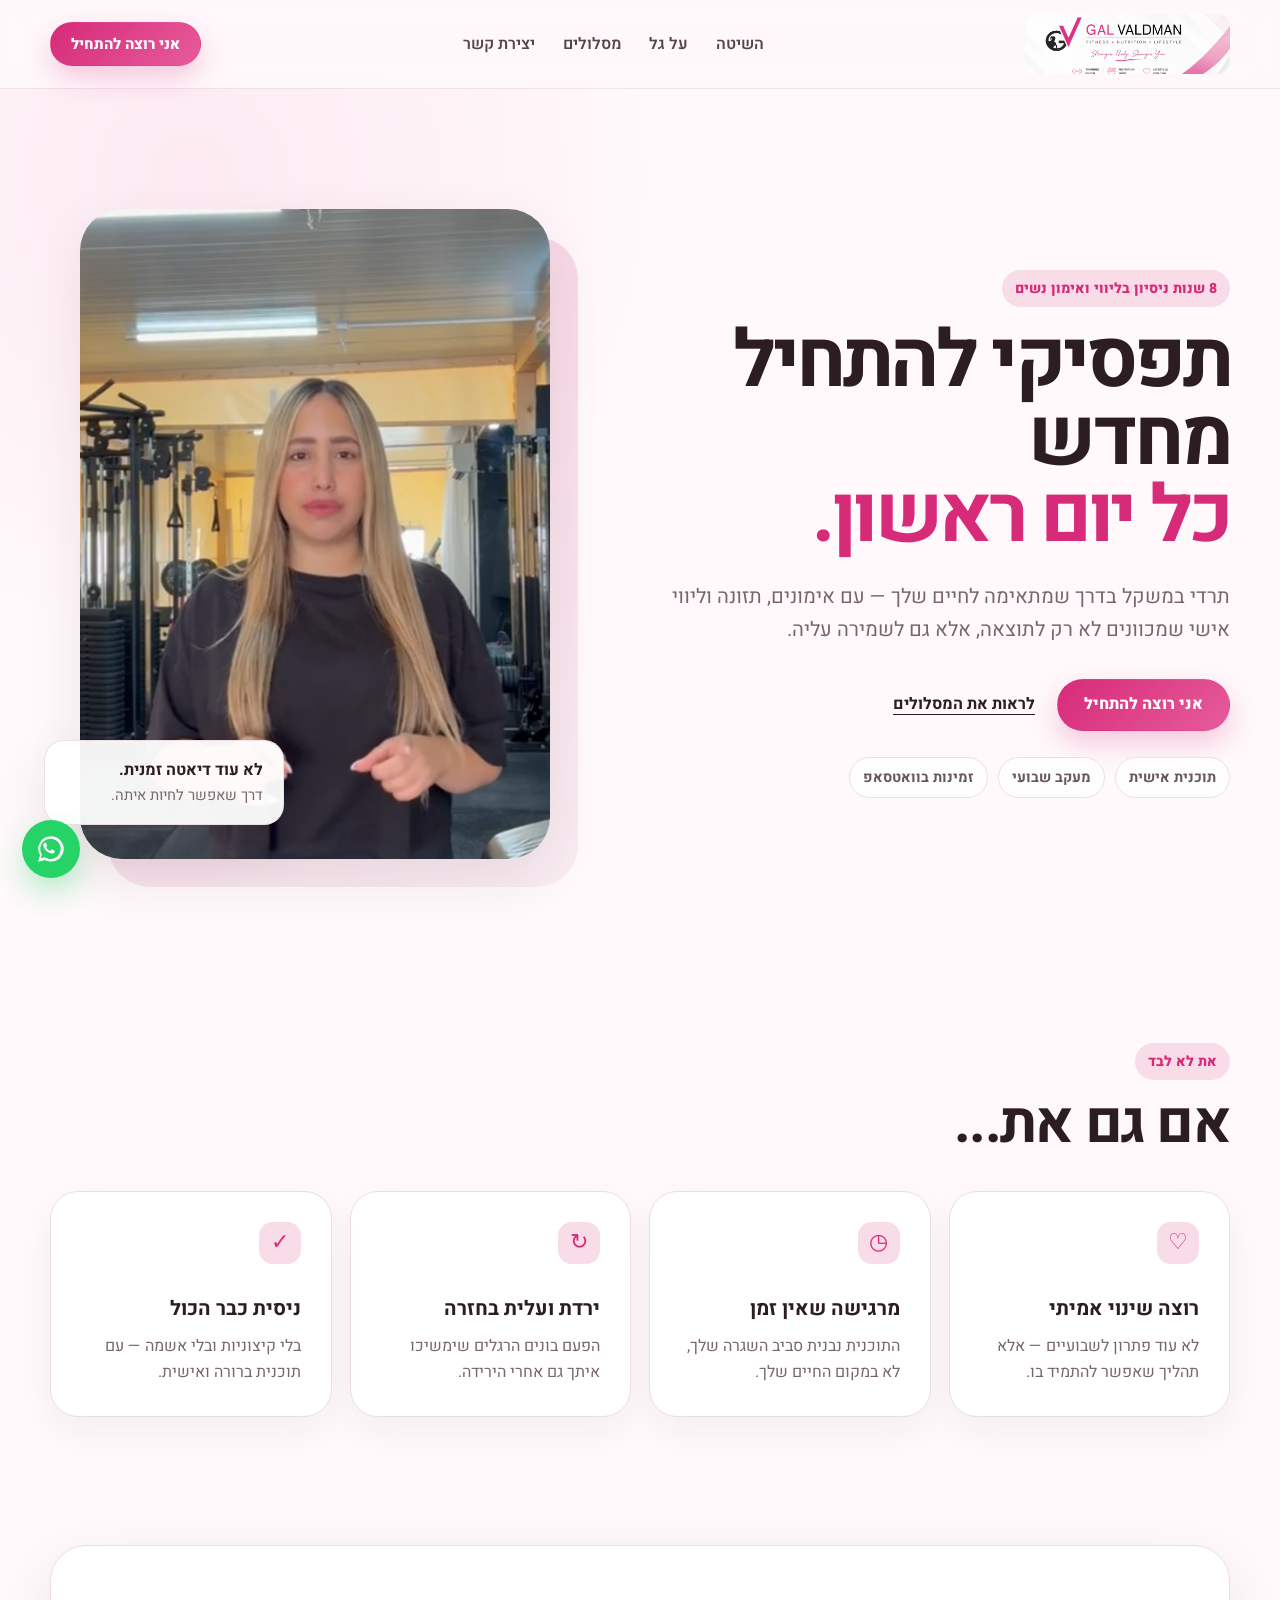
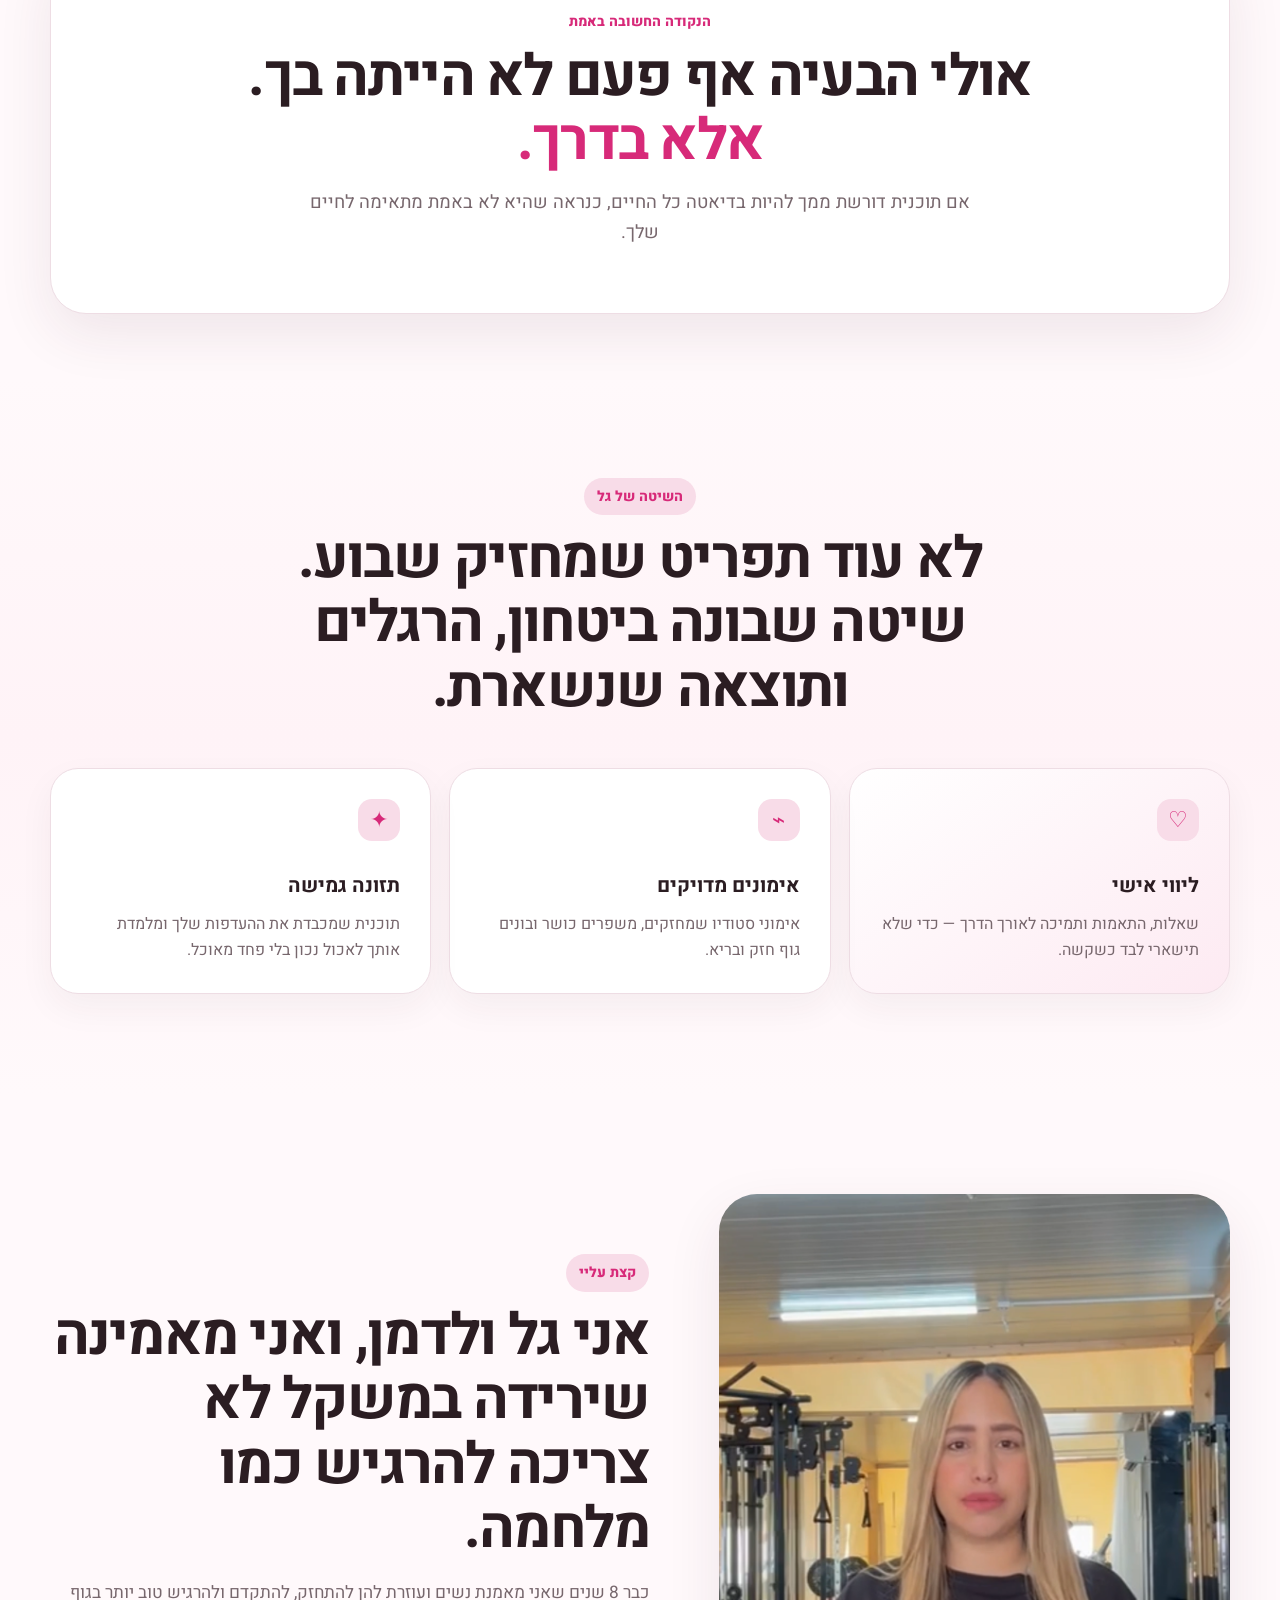
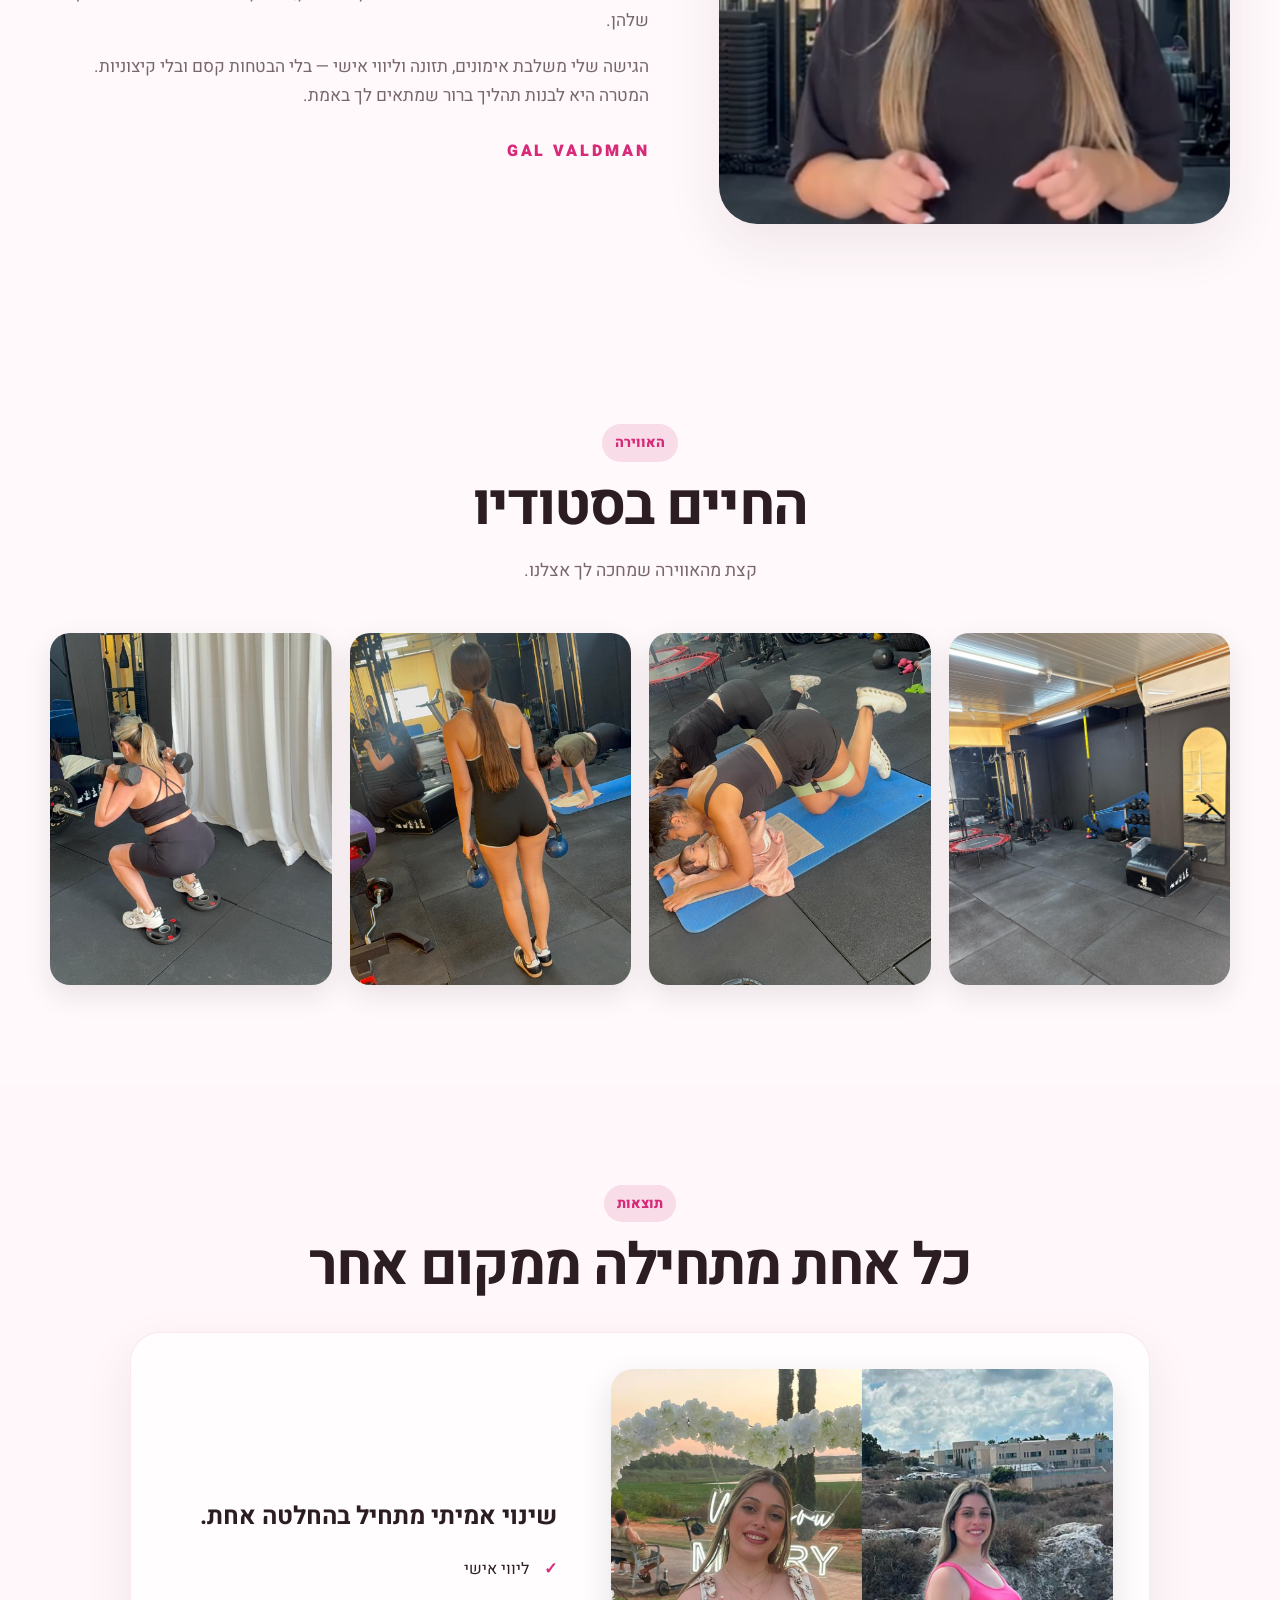
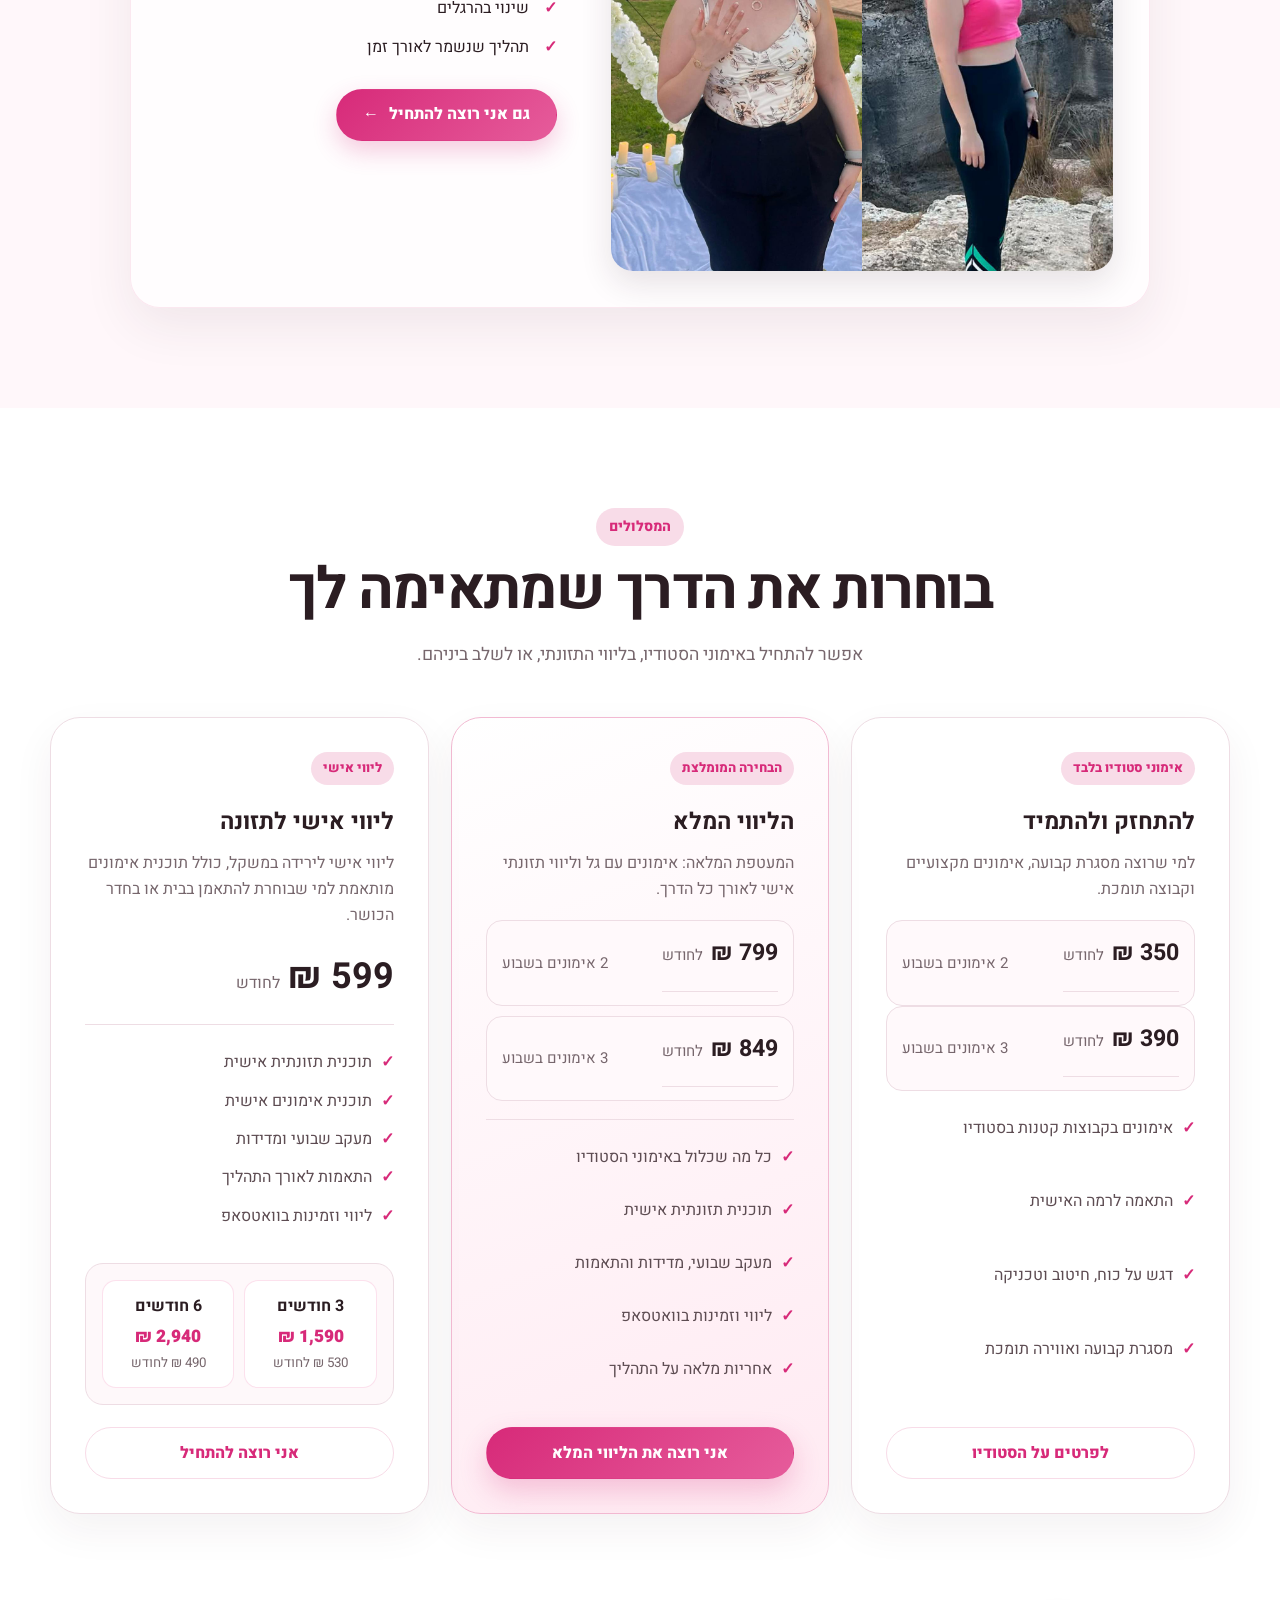
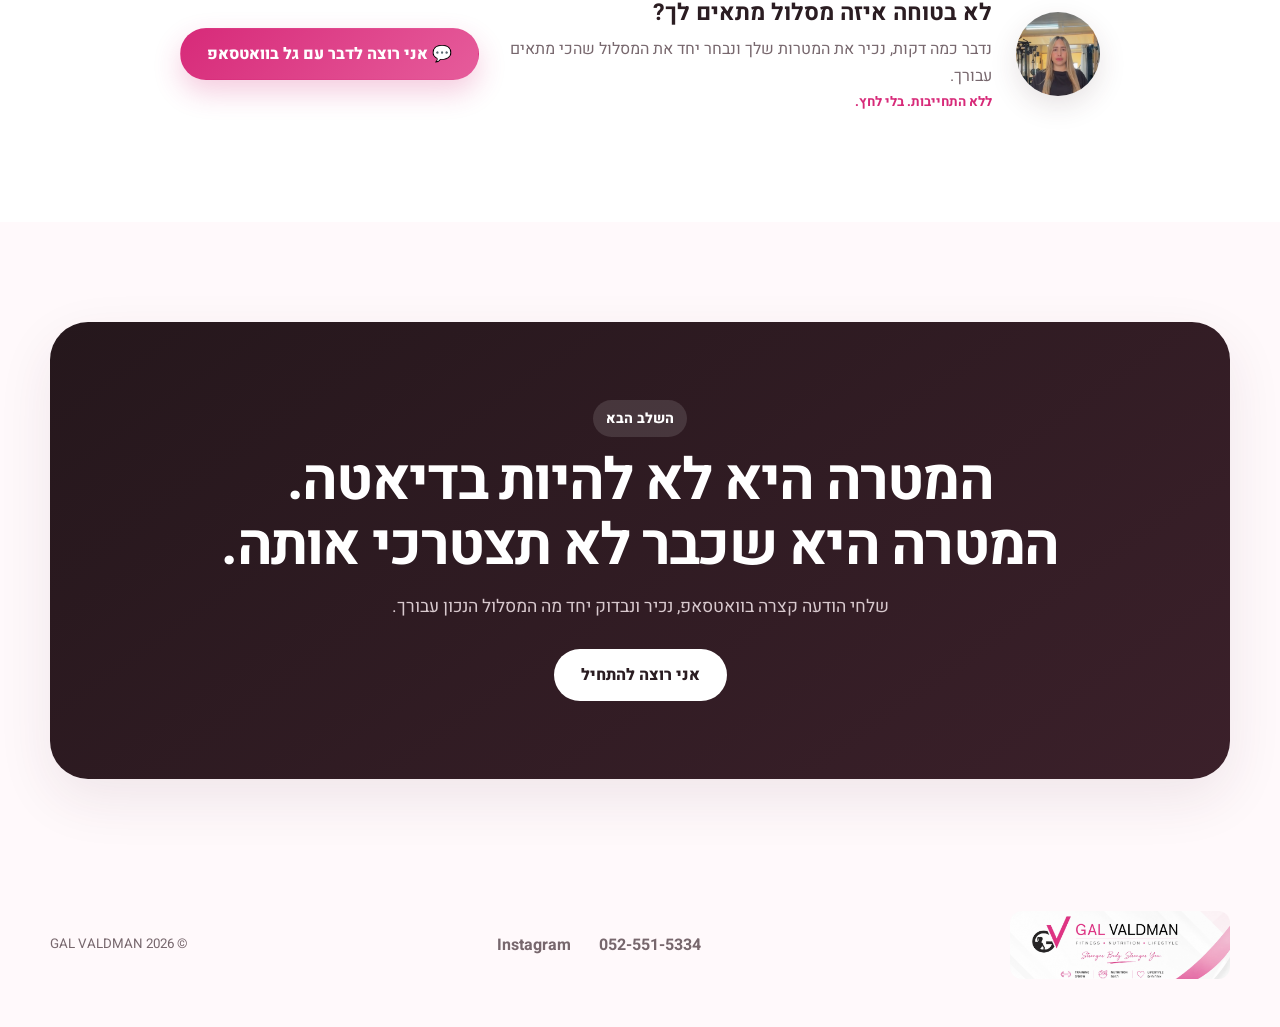
==== commit 0d299339: "adding month" ====
--- a/index.html
+++ b/index.html
@@ -255,8 +255,8 @@
             <h3>הליווי המלא</h3>
             <p class="plan-intro">המעטפת המלאה: אימונים עם גל וליווי תזונתי אישי לאורך כל הדרך.</p>
             <div class="price-options">
-              <div class="price-option"><strong>799 ₪</strong><span>2 אימונים בשבוע</span></div>
-              <div class="price-option"><strong>849 ₪</strong><span>3 אימונים בשבוע</span></div>
+              <div class="price-option"><div class="price"><strong>799 ₪</strong><span>לחודש</span></div><span>2 אימונים בשבוע</span></div>
+              <div class="price-option"><div class="price"><strong>849 ₪</strong><span>לחודש</span></div><span>3 אימונים בשבוע</span></div>
             </div>
             <ul>
               <li>כל מה שכלול באימוני הסטודיו</li>
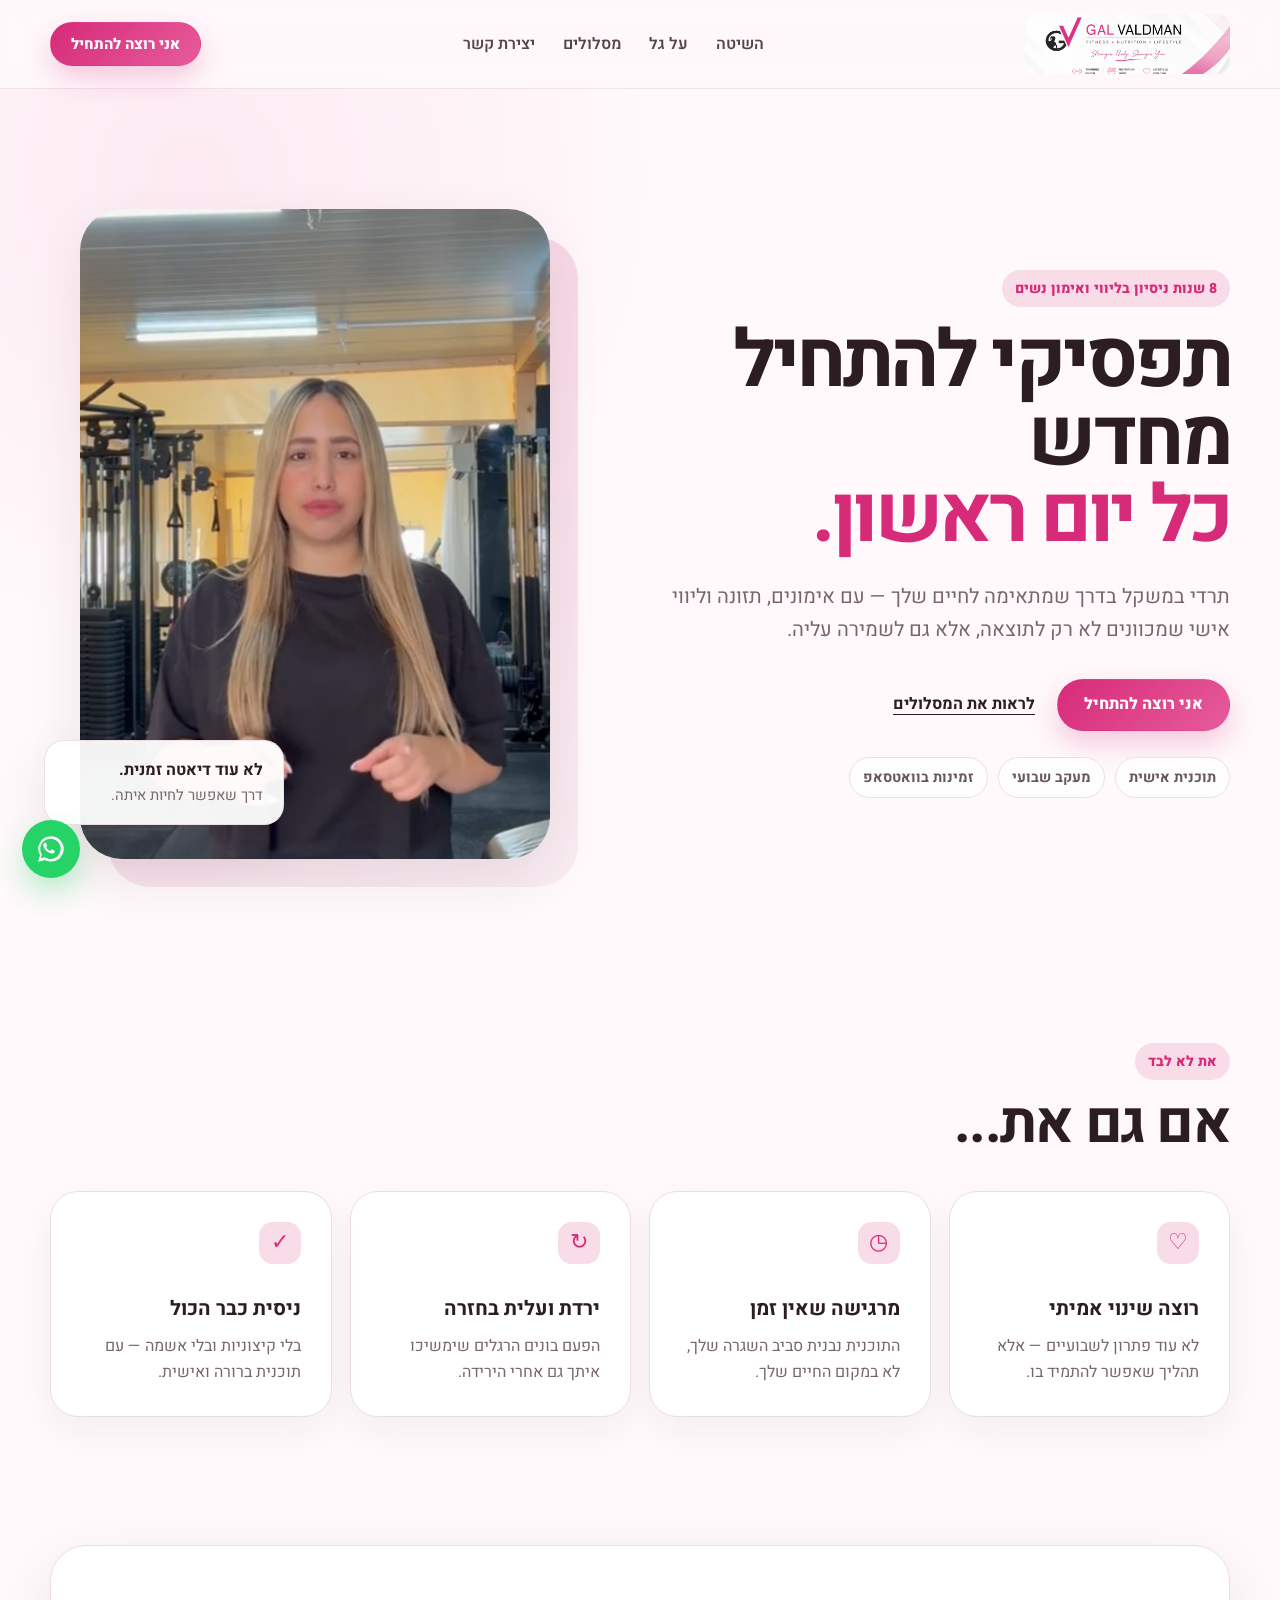
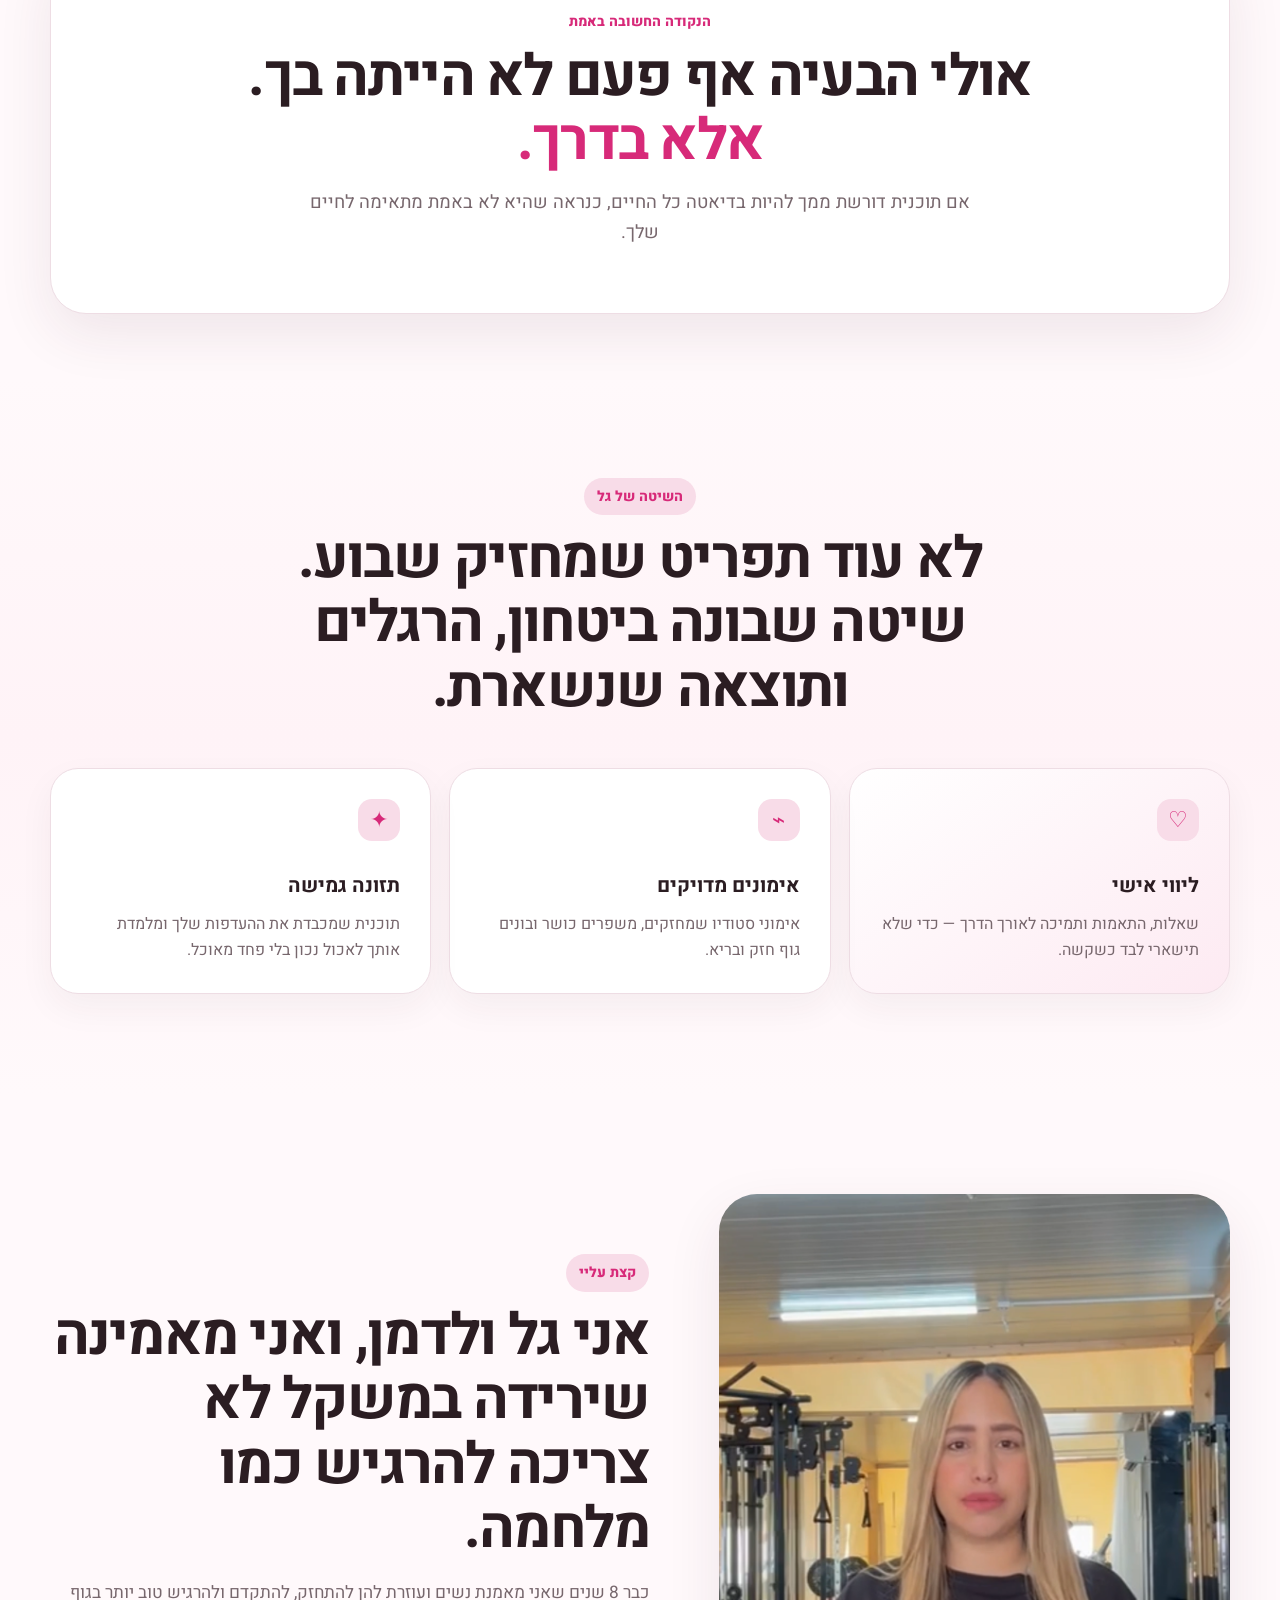
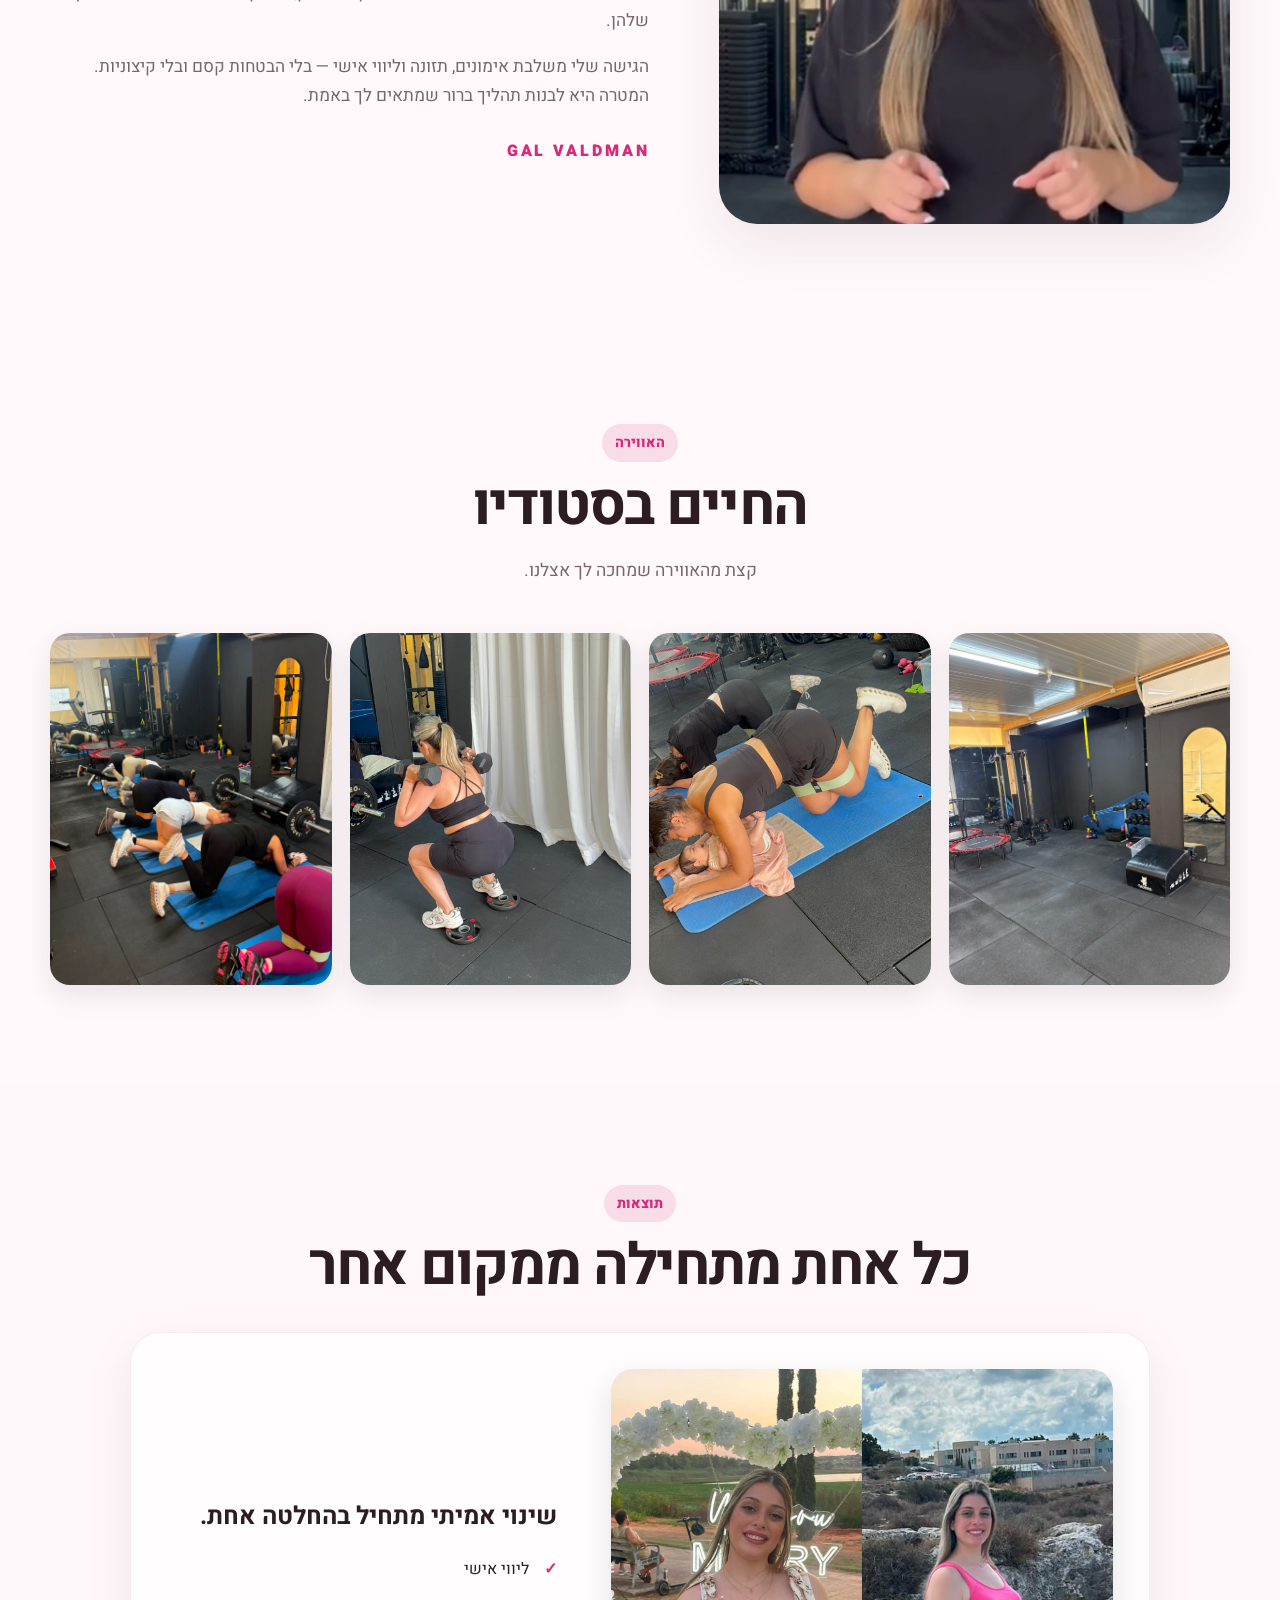
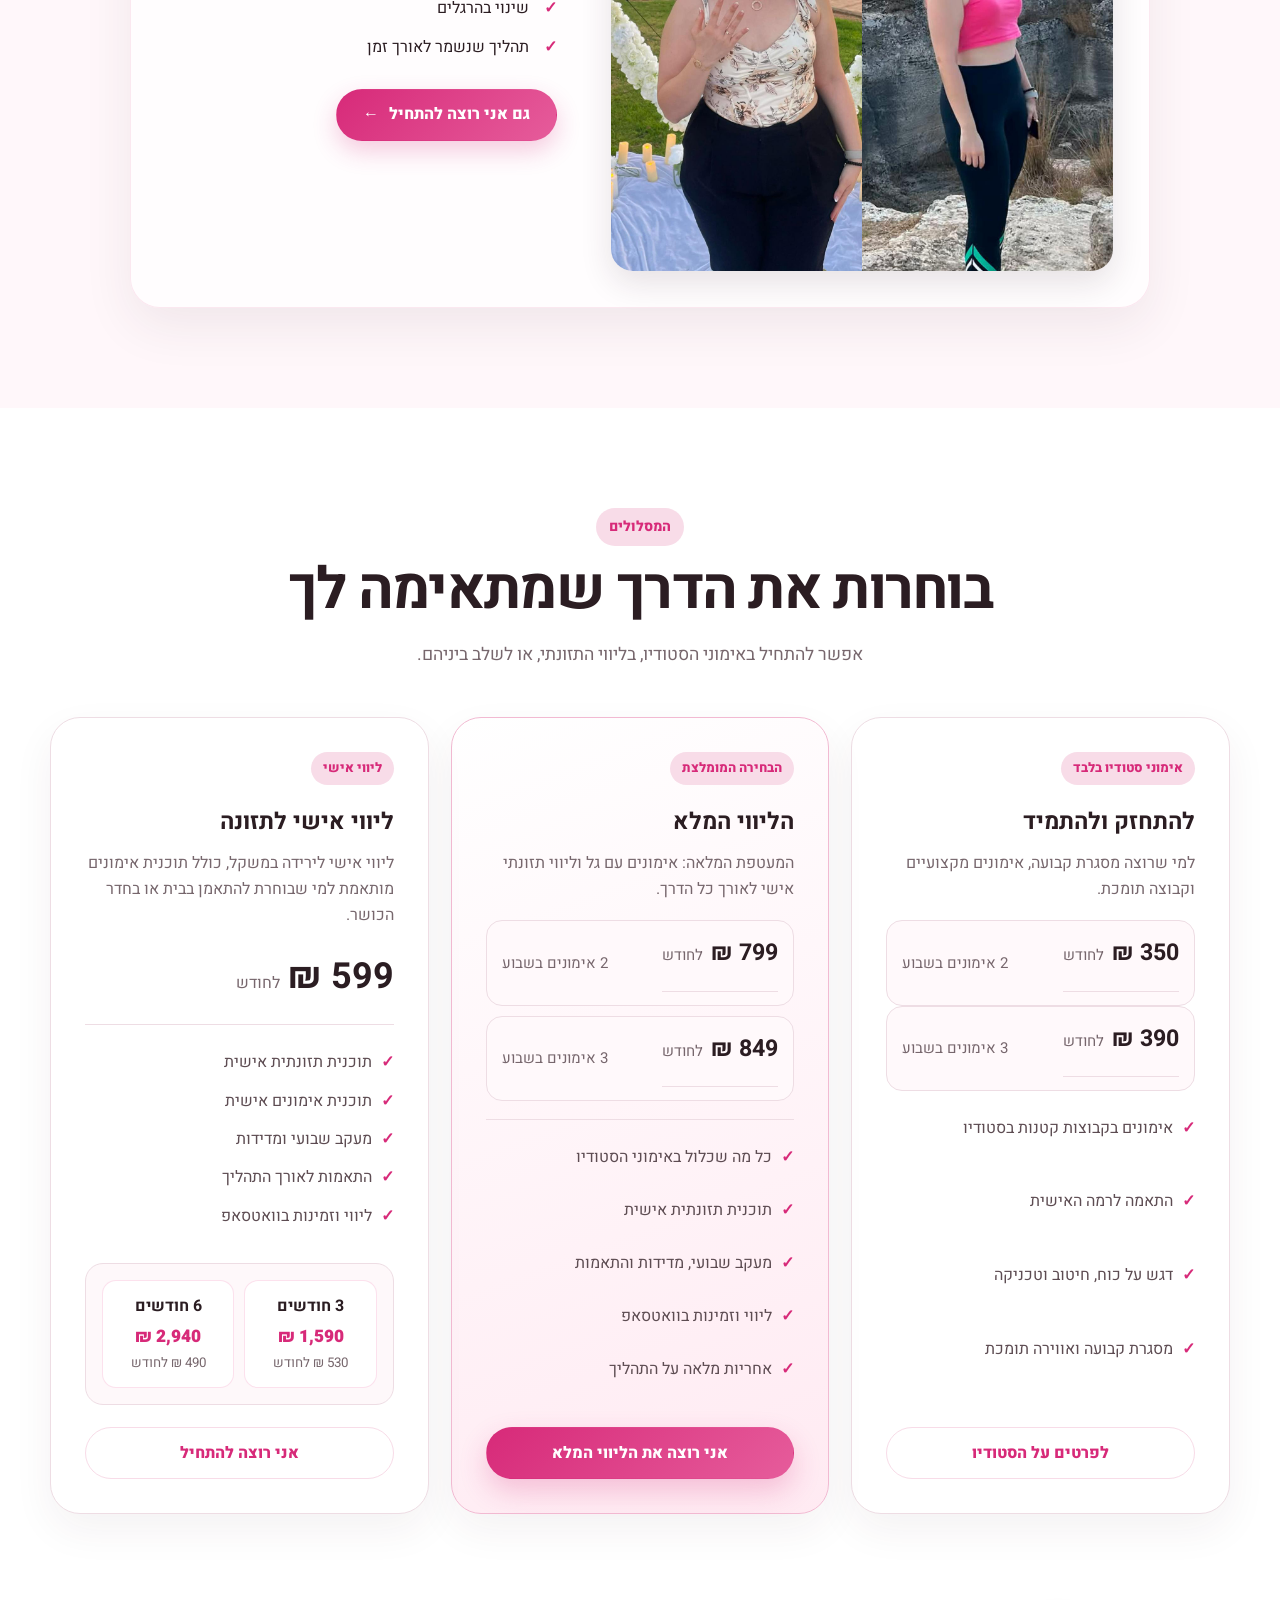
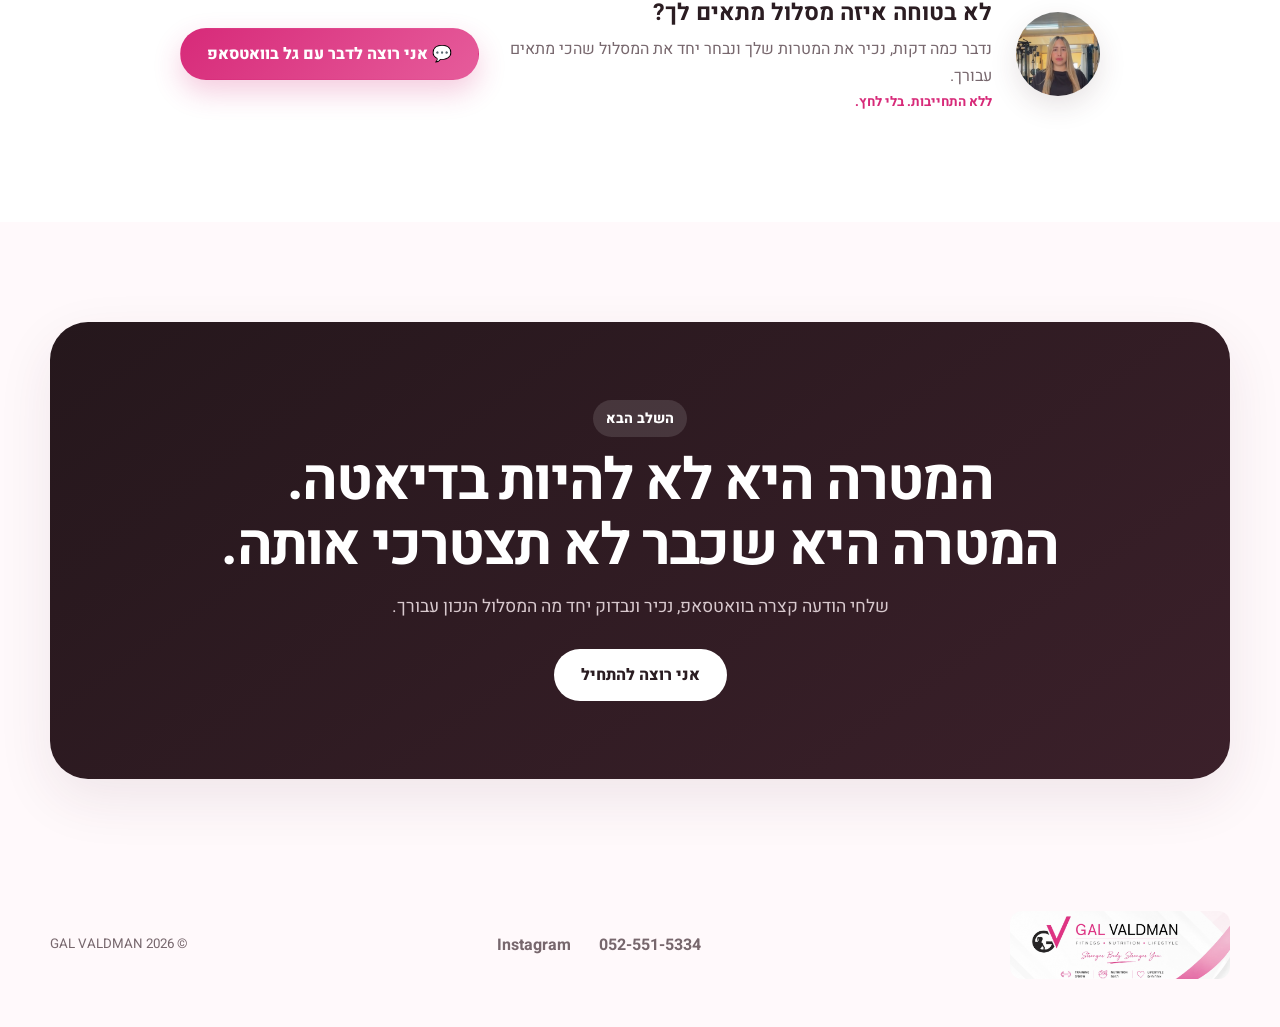
==== commit 82380e4e: "adding pic" ====
--- a/index.html
+++ b/index.html
@@ -206,8 +206,9 @@
 <div class="studio-gallery">
 <img src="assets/images/studio1.jpg" alt="אימון בסטודיו של גל ולדמן">
 <img src="assets/images/studio2.jpg" alt="אימון משקולות בסטודיו">
-<img src="assets/images/studio3.jpg" alt="אימון אישי לאמהות בסטודיו">
+<!-- <img src="assets/images/studio3.jpg" alt="אימון אישי לאמהות בסטודיו"> -->
 <img src="assets/images/studio4.jpg" alt="הסטודיו של גל ולדמן">
+<img src="assets/images/studio6.jpeg" alt="אימון קבוצות">
 </div>
 </div></section>
 
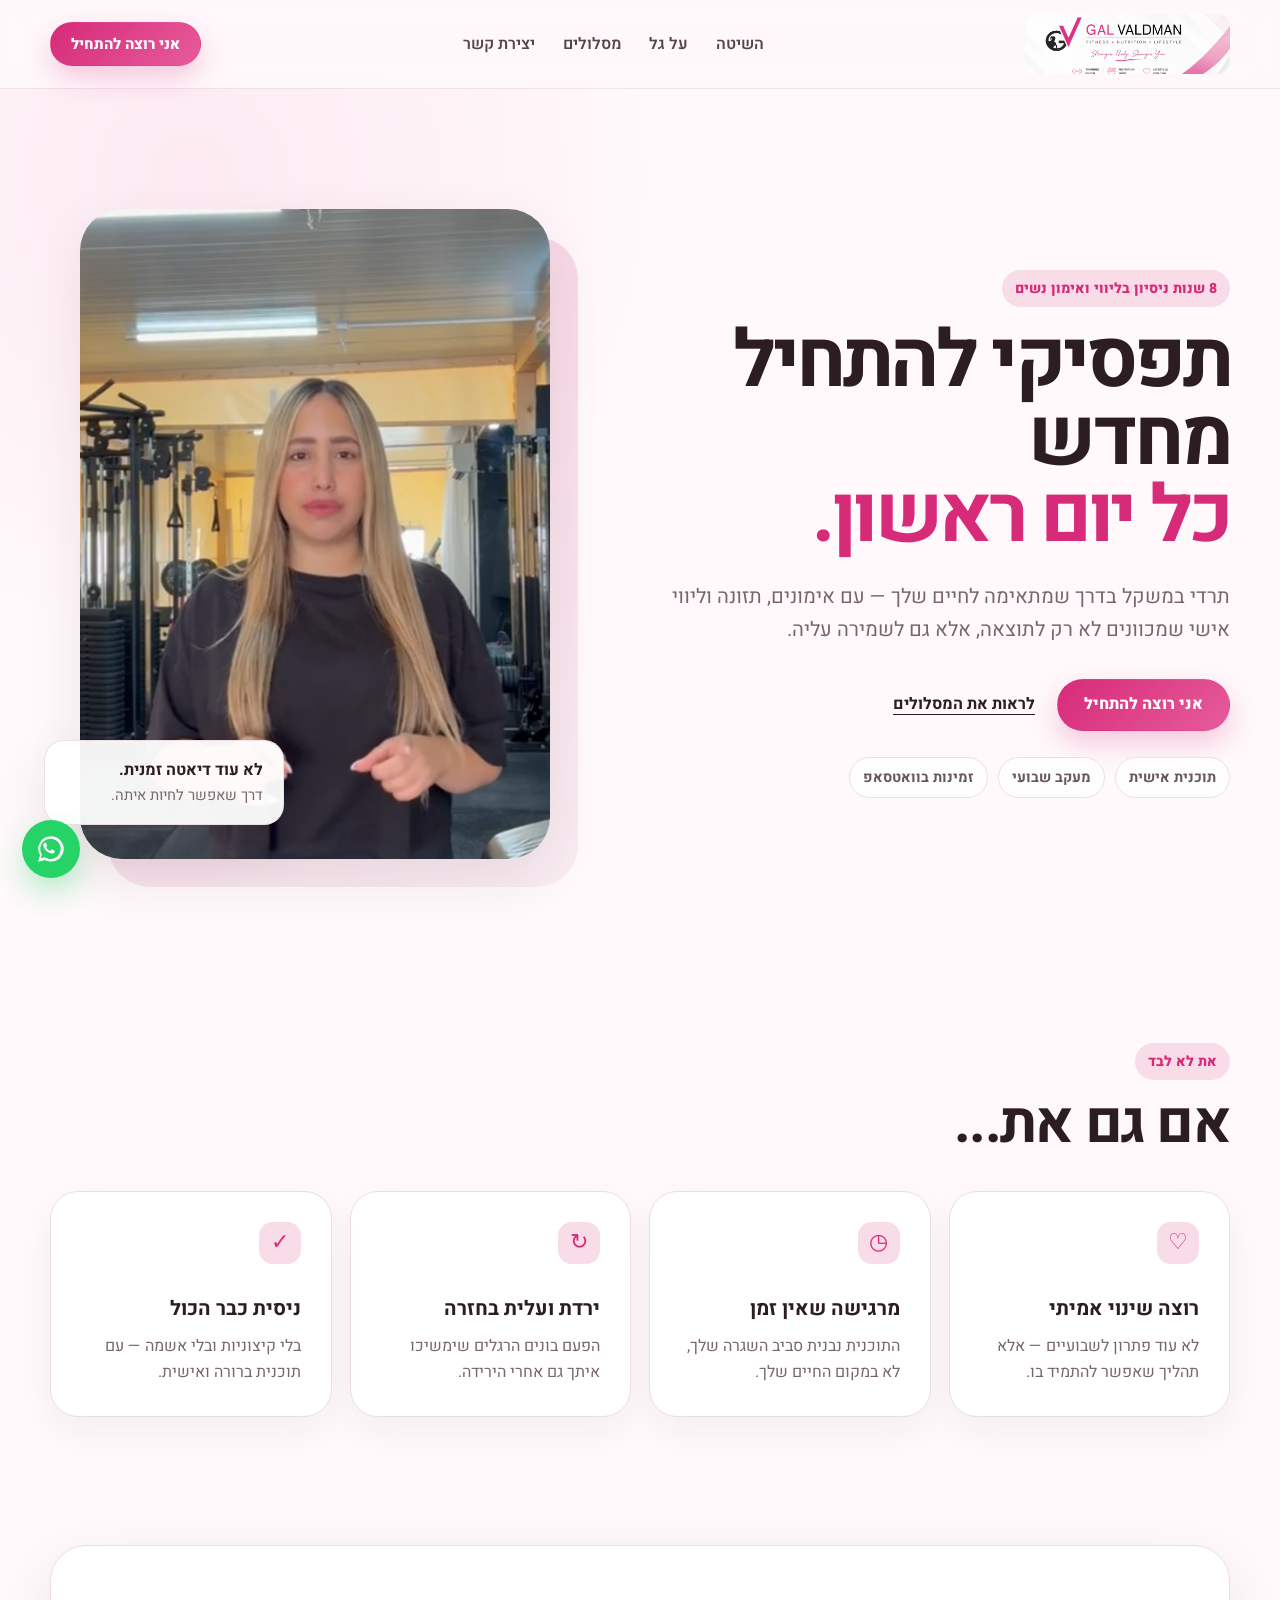
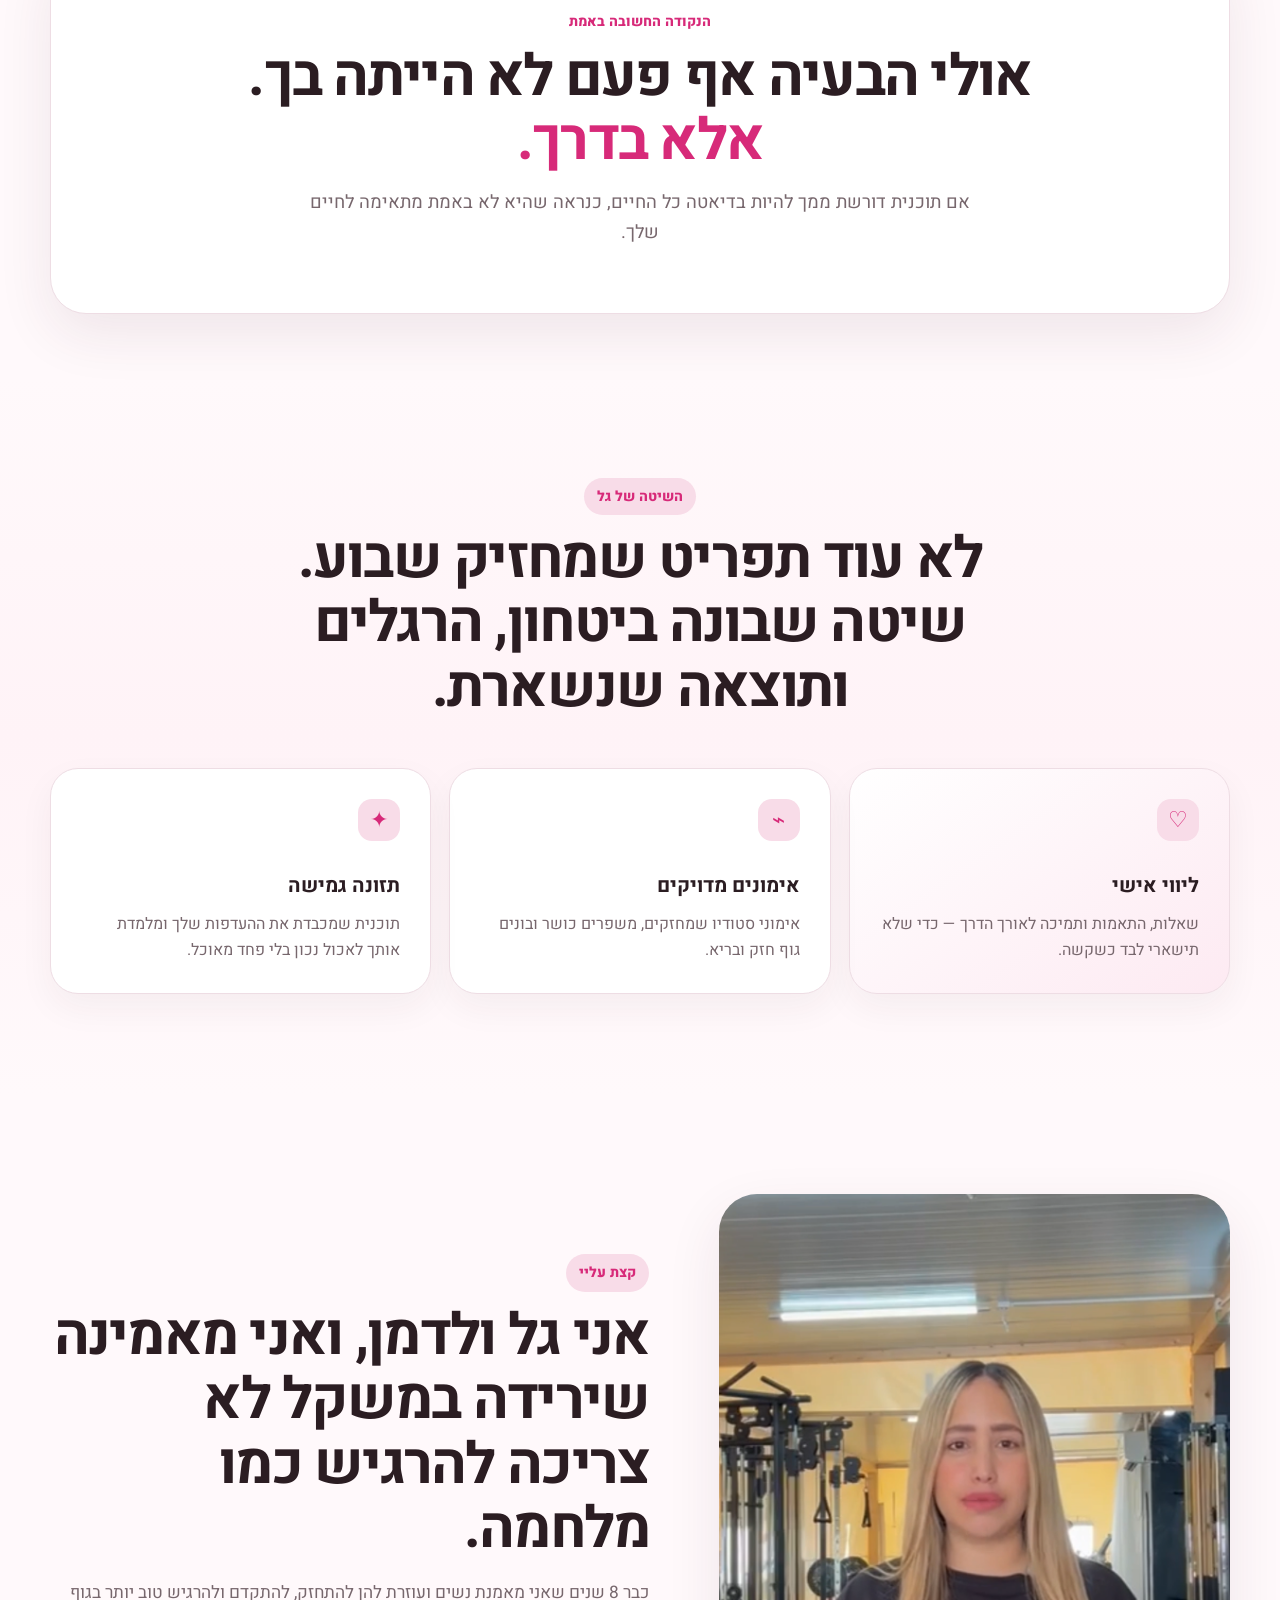
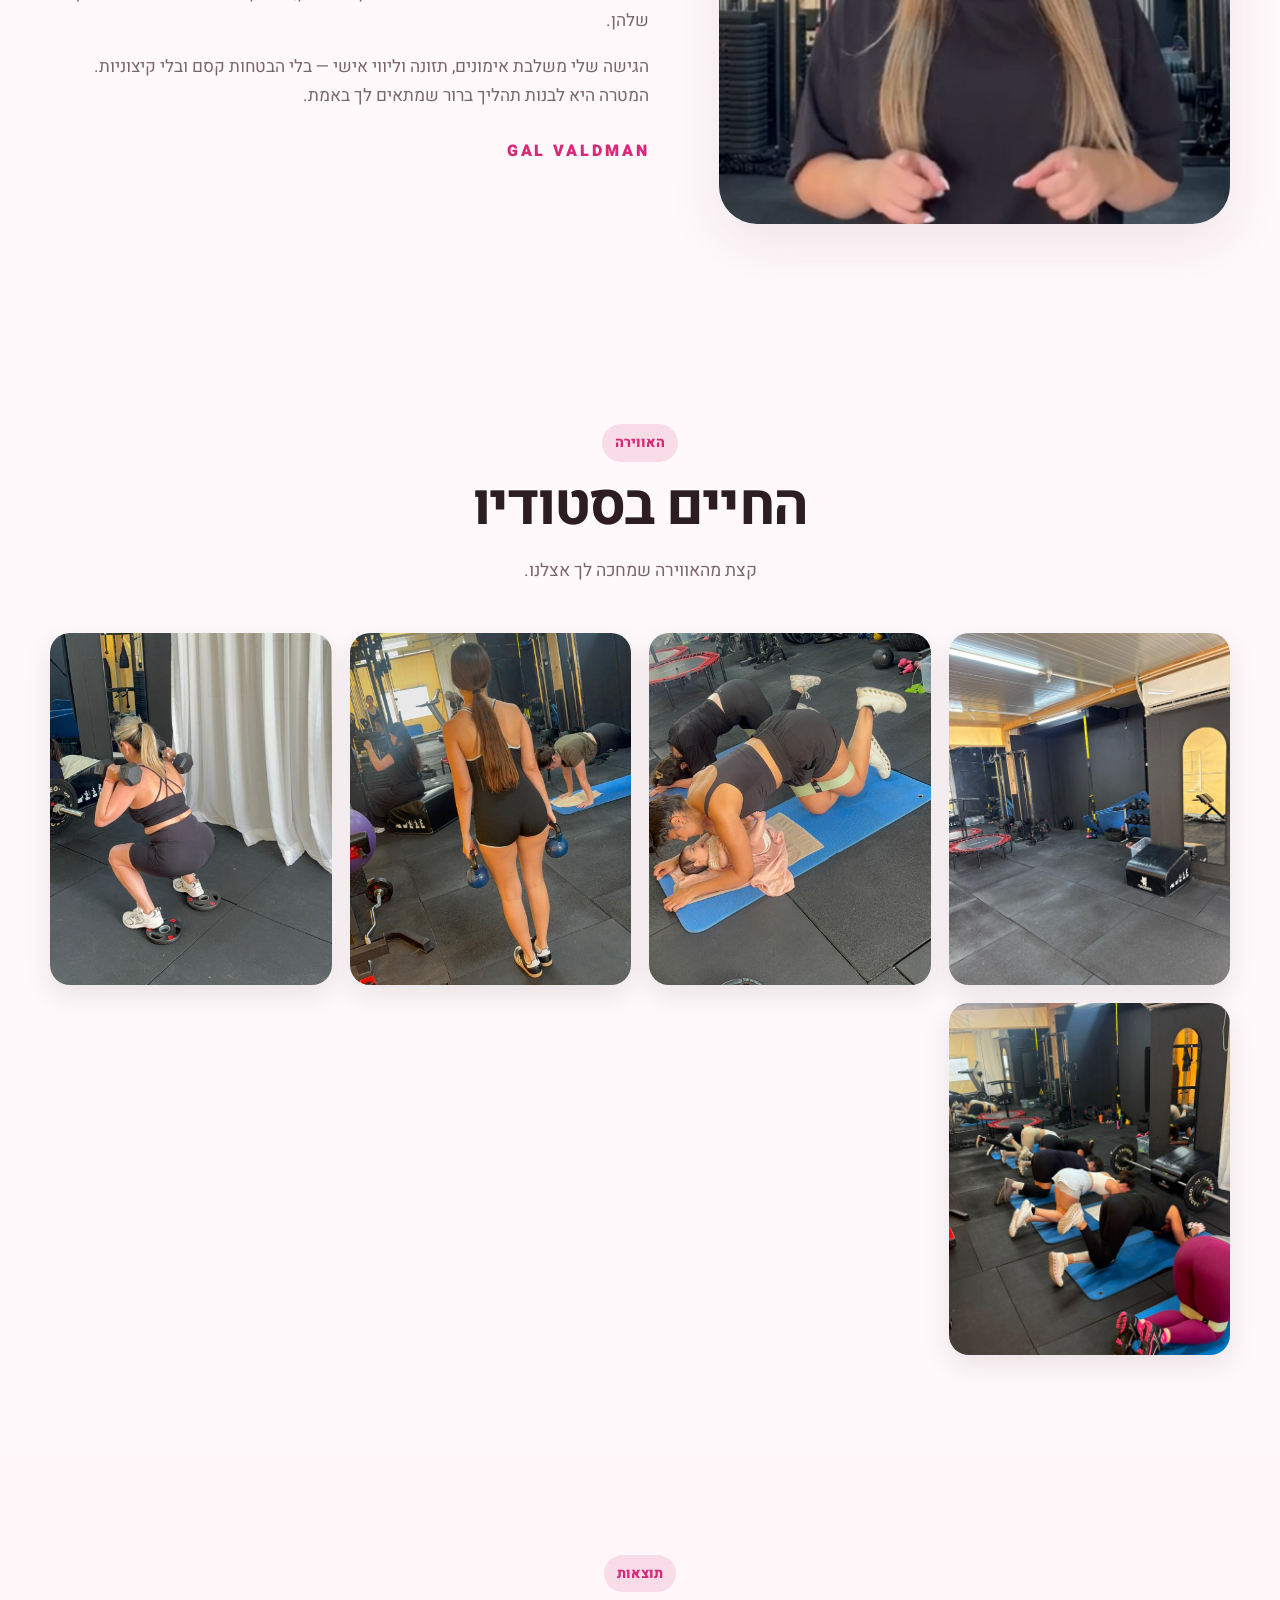
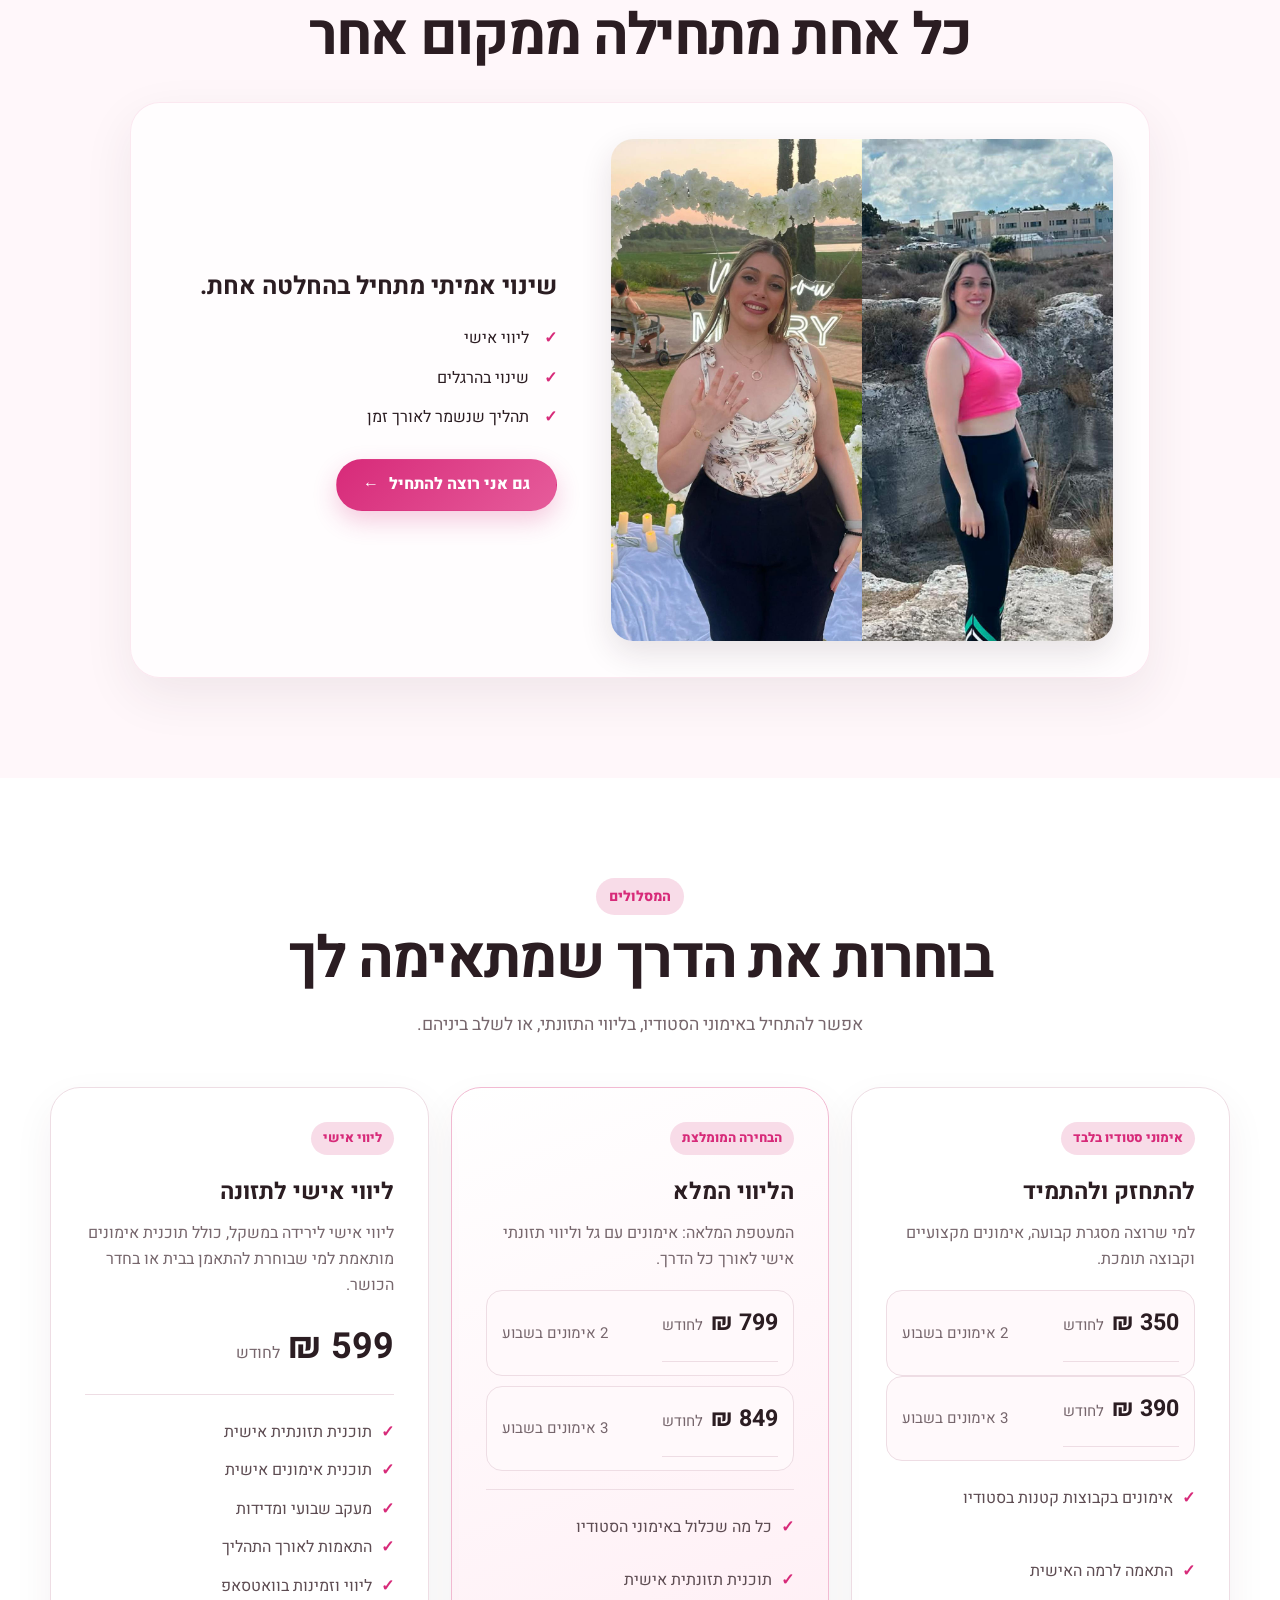
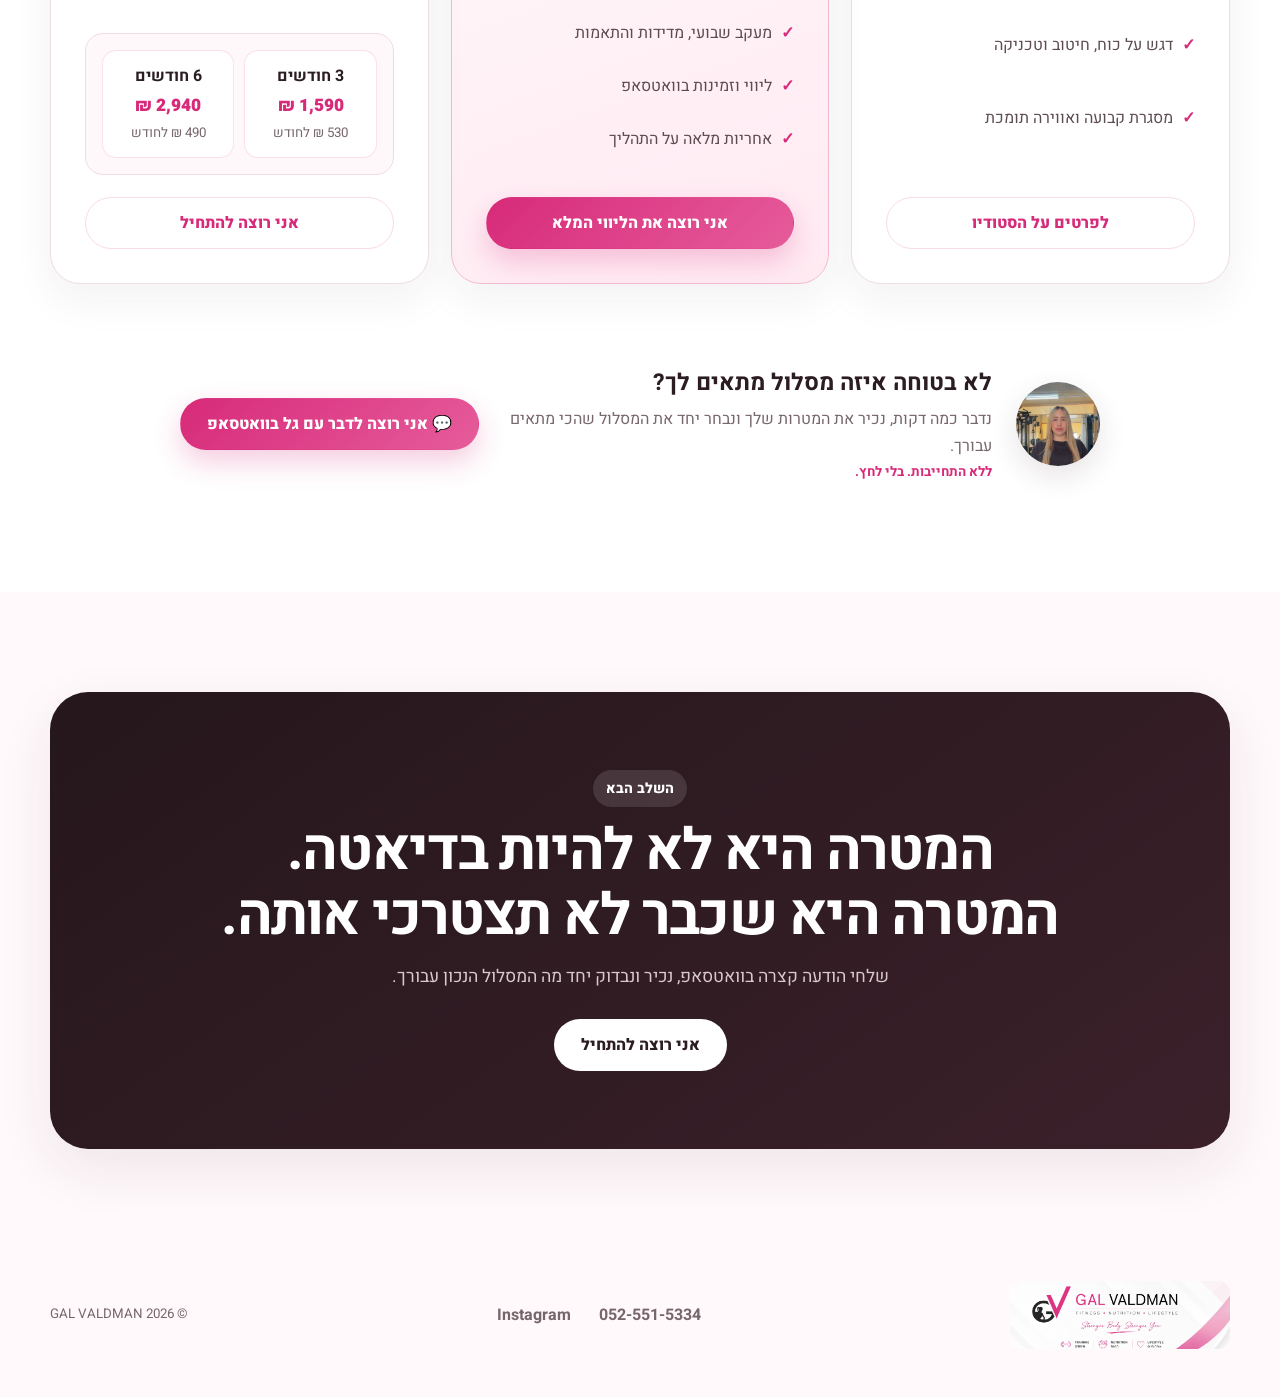
==== commit 8d807187: "return may" ====
--- a/index.html
+++ b/index.html
@@ -206,7 +206,7 @@
 <div class="studio-gallery">
 <img src="assets/images/studio1.jpg" alt="אימון בסטודיו של גל ולדמן">
 <img src="assets/images/studio2.jpg" alt="אימון משקולות בסטודיו">
-<!-- <img src="assets/images/studio3.jpg" alt="אימון אישי לאמהות בסטודיו"> -->
+<img src="assets/images/studio3.jpg" alt="אימון אישי לאמהות בסטודיו">
 <img src="assets/images/studio4.jpg" alt="הסטודיו של גל ולדמן">
 <img src="assets/images/studio6.jpeg" alt="אימון קבוצות">
 </div>
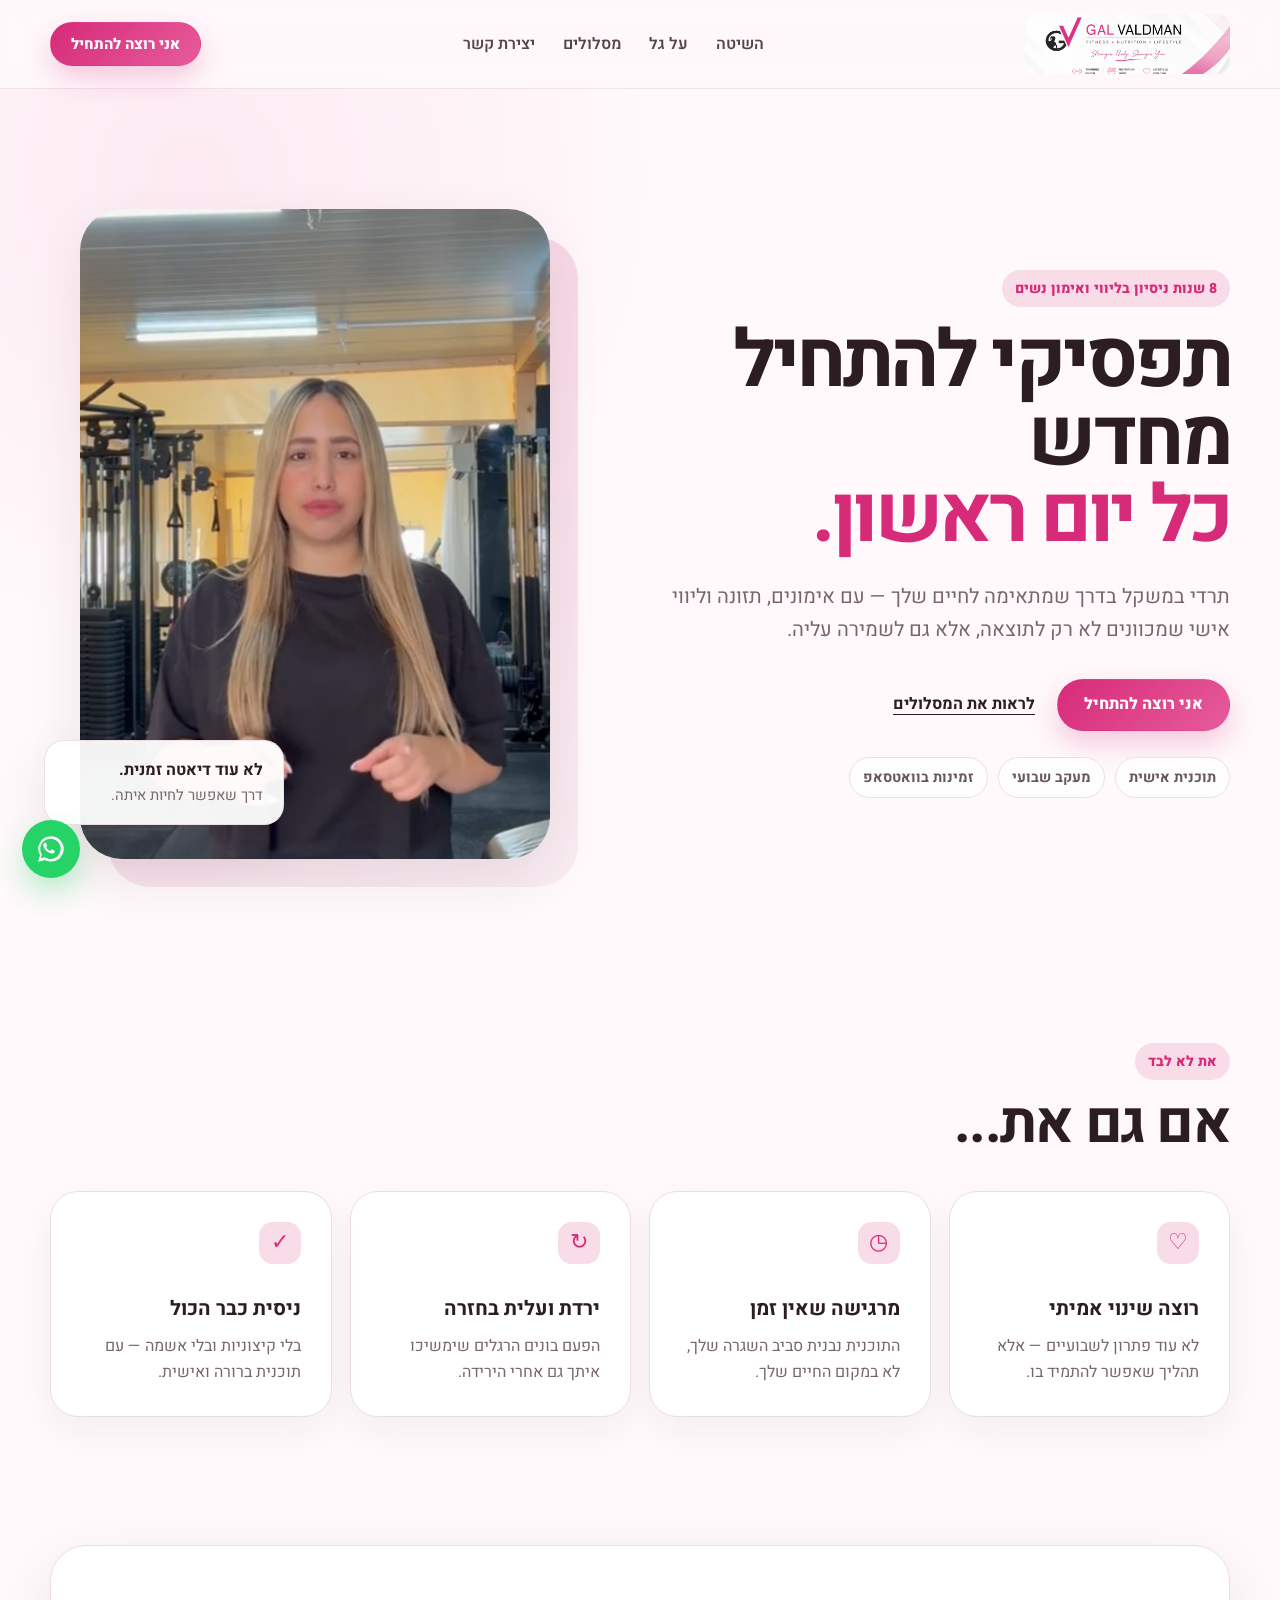
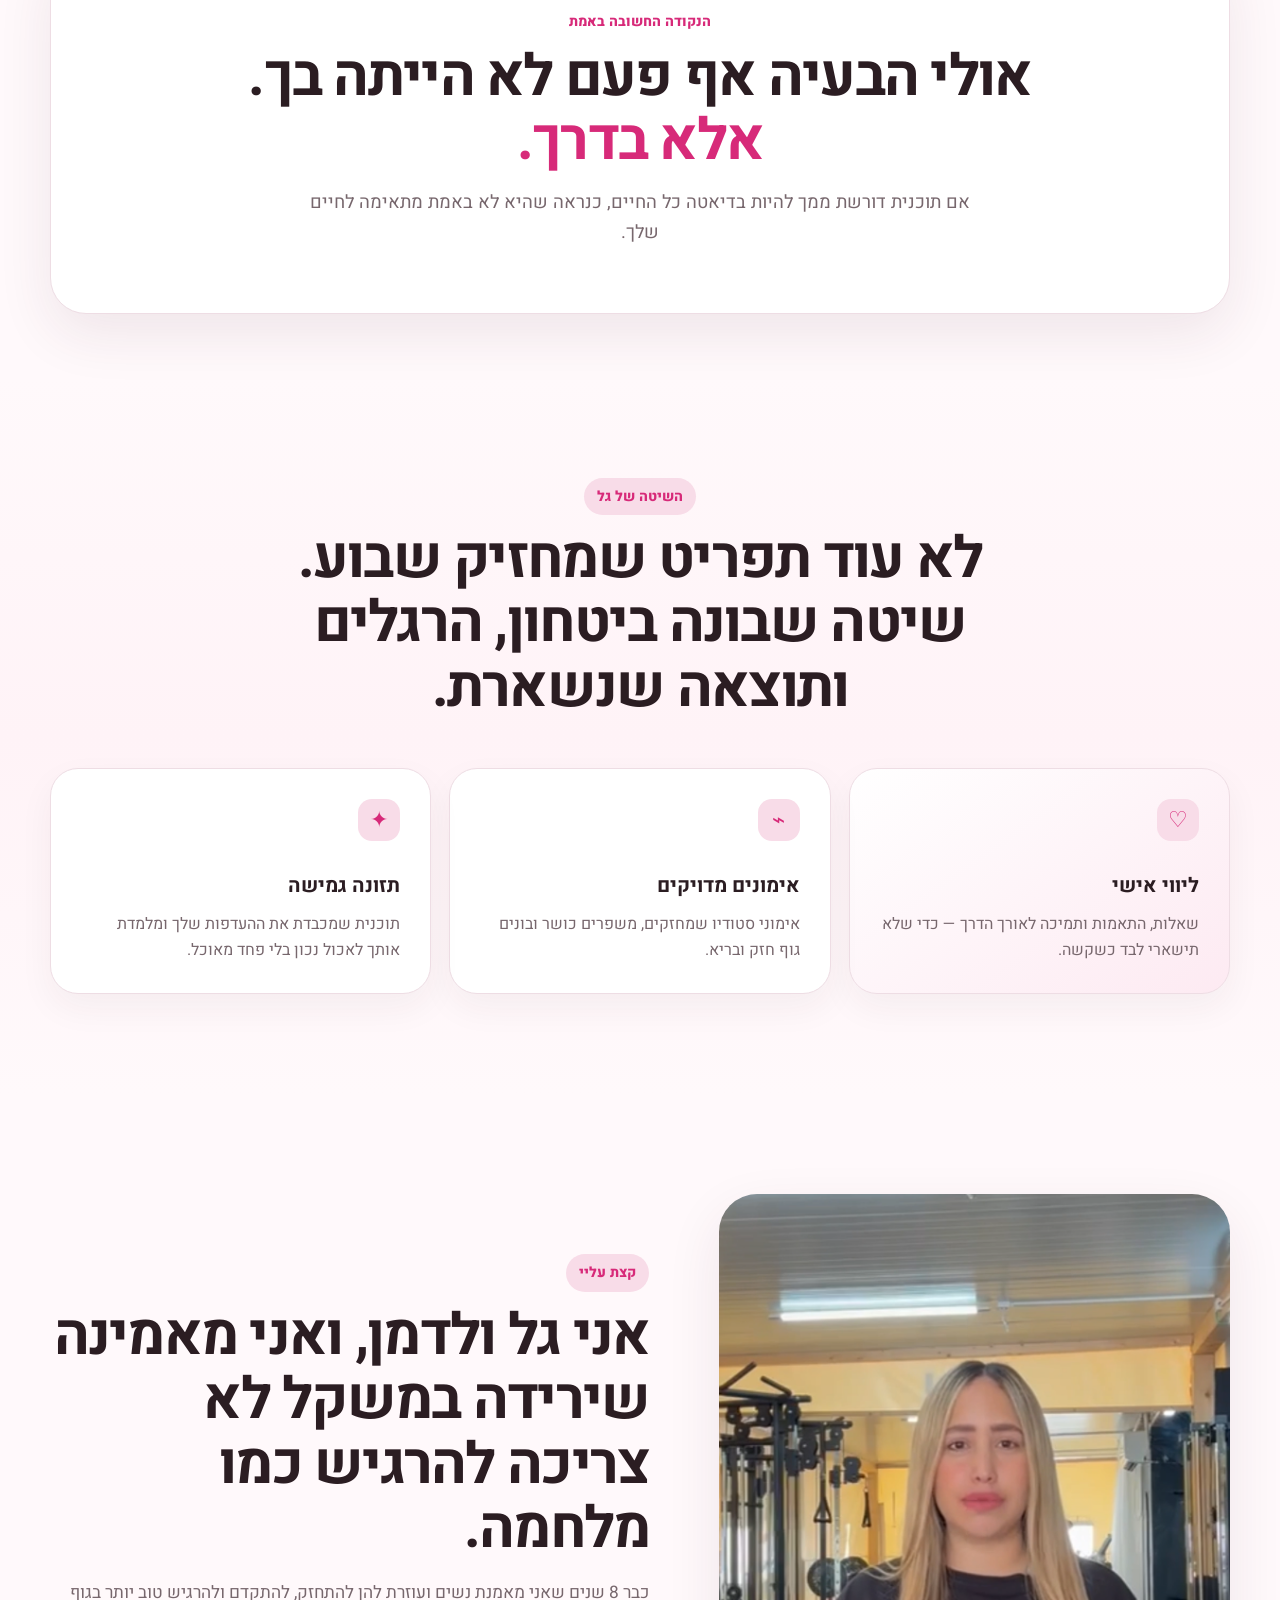
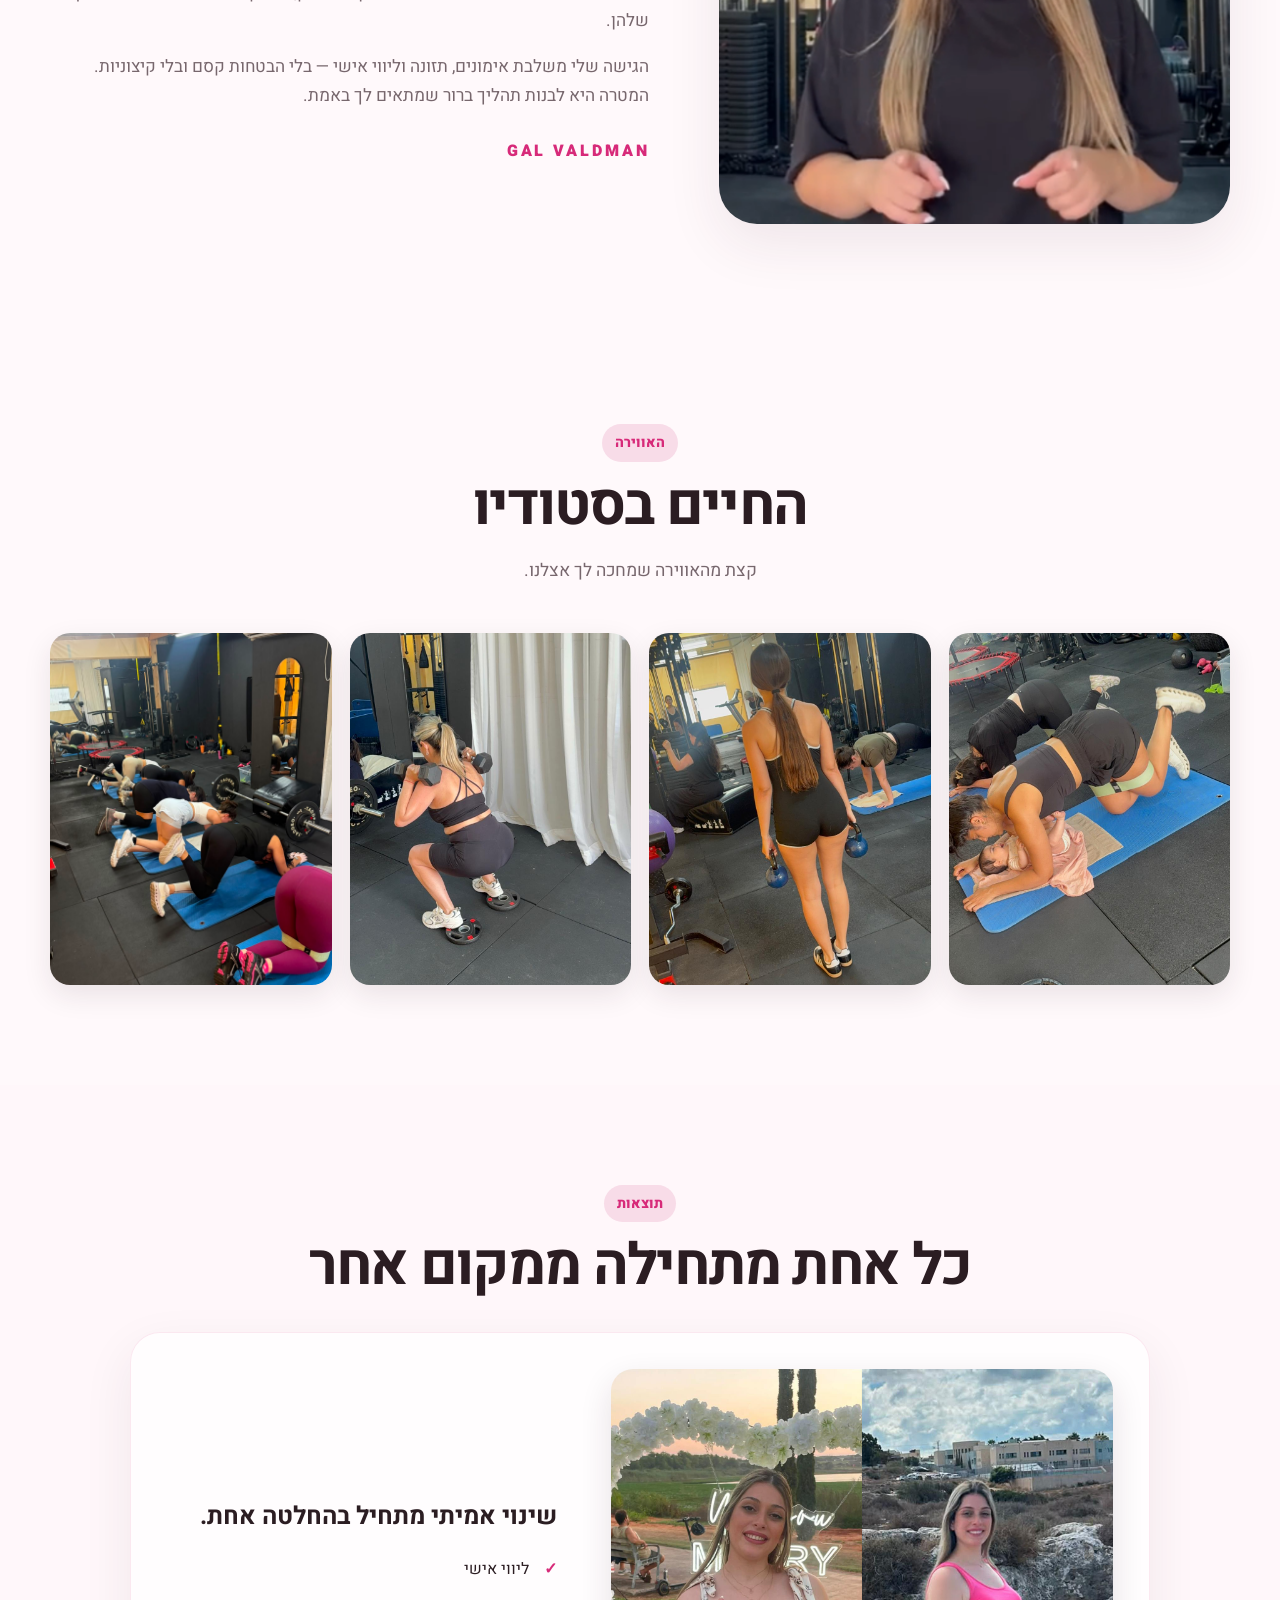
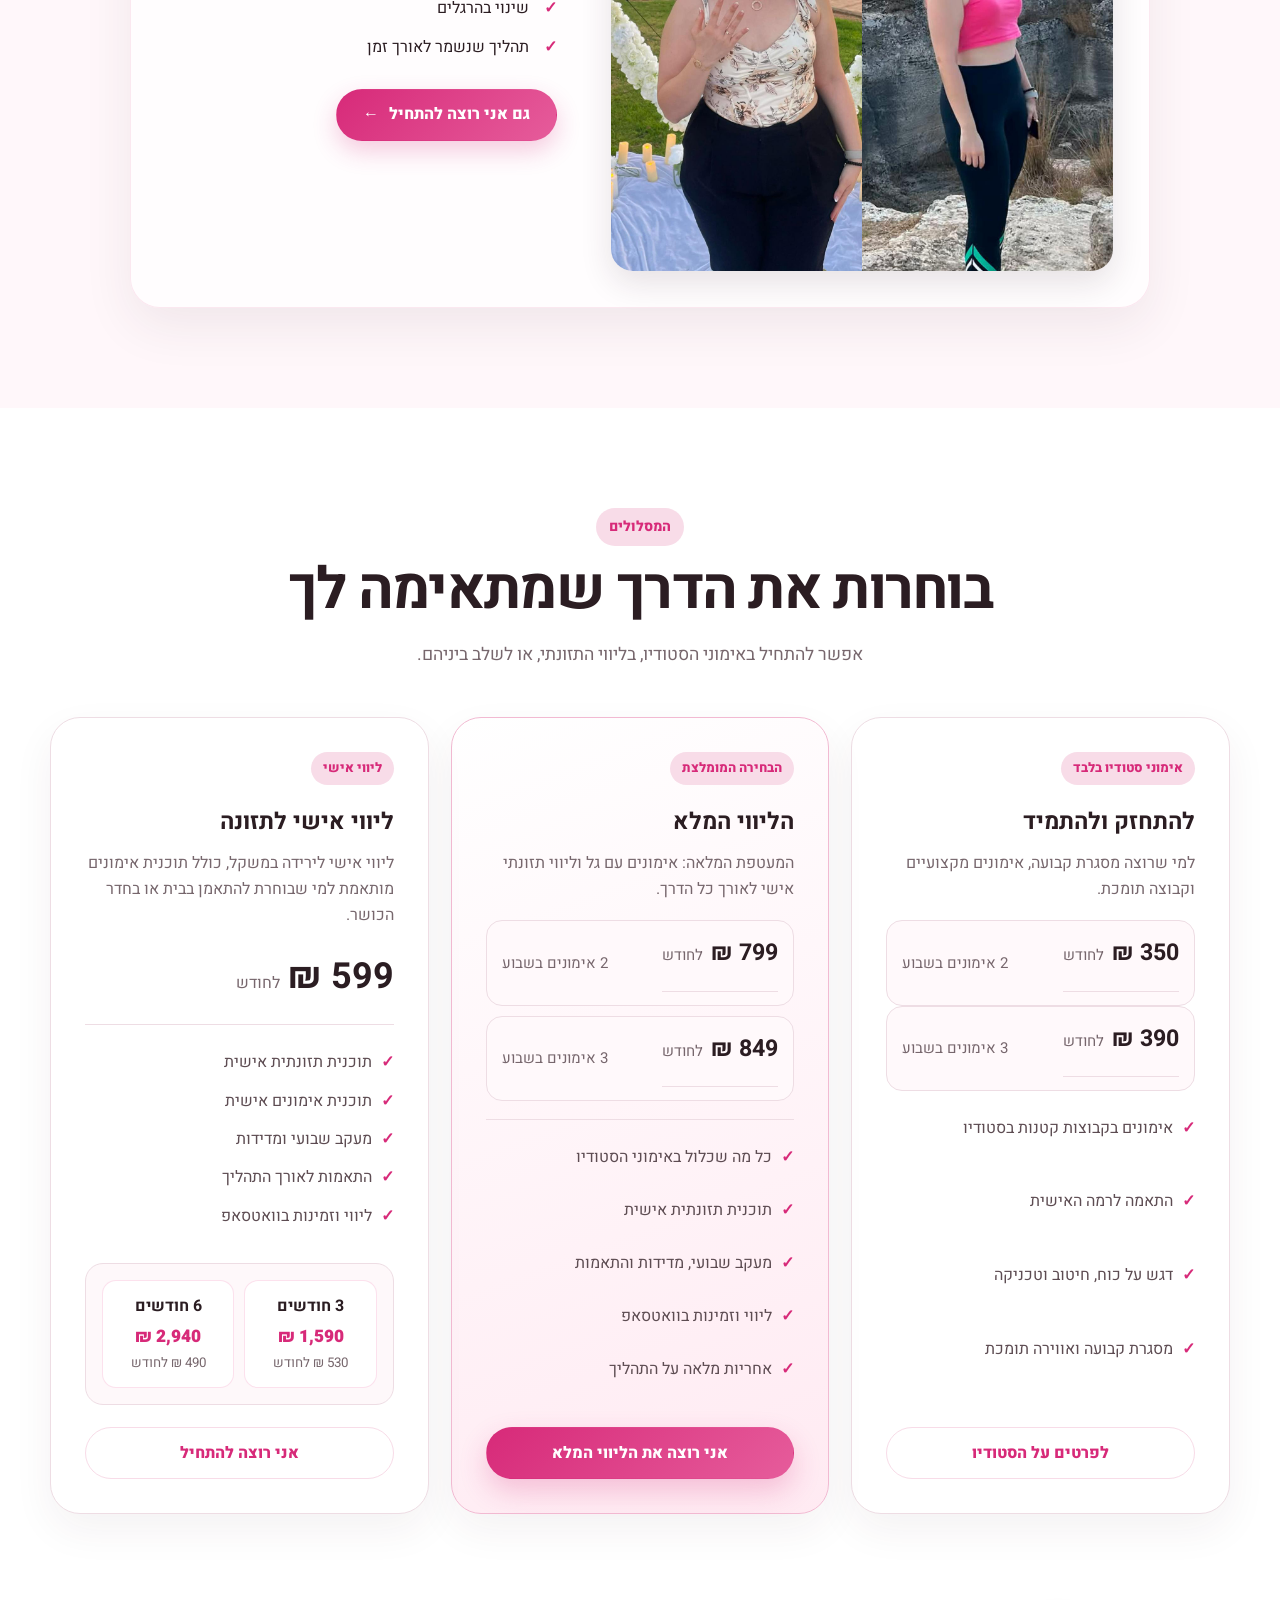
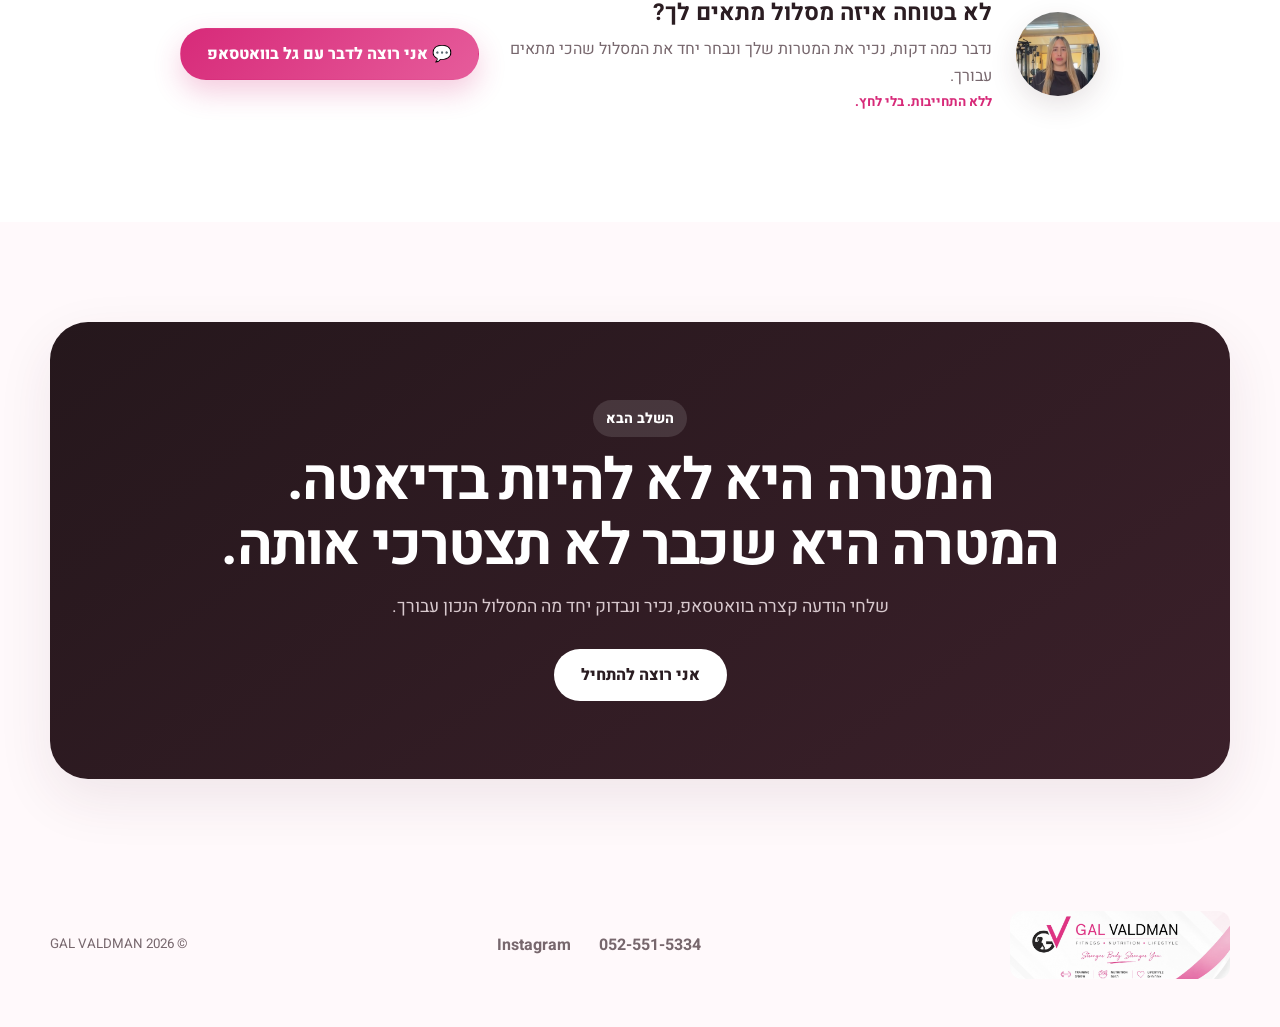
==== commit 7ec4fe26: "remove pic" ====
--- a/index.html
+++ b/index.html
@@ -204,7 +204,7 @@
 <p>קצת מהאווירה שמחכה לך אצלנו.</p>
 </div>
 <div class="studio-gallery">
-<img src="assets/images/studio1.jpg" alt="אימון בסטודיו של גל ולדמן">
+<!-- <img src="assets/images/studio1.jpg" alt="אימון בסטודיו של גל ולדמן"> -->
 <img src="assets/images/studio2.jpg" alt="אימון משקולות בסטודיו">
 <img src="assets/images/studio3.jpg" alt="אימון אישי לאמהות בסטודיו">
 <img src="assets/images/studio4.jpg" alt="הסטודיו של גל ולדמן">
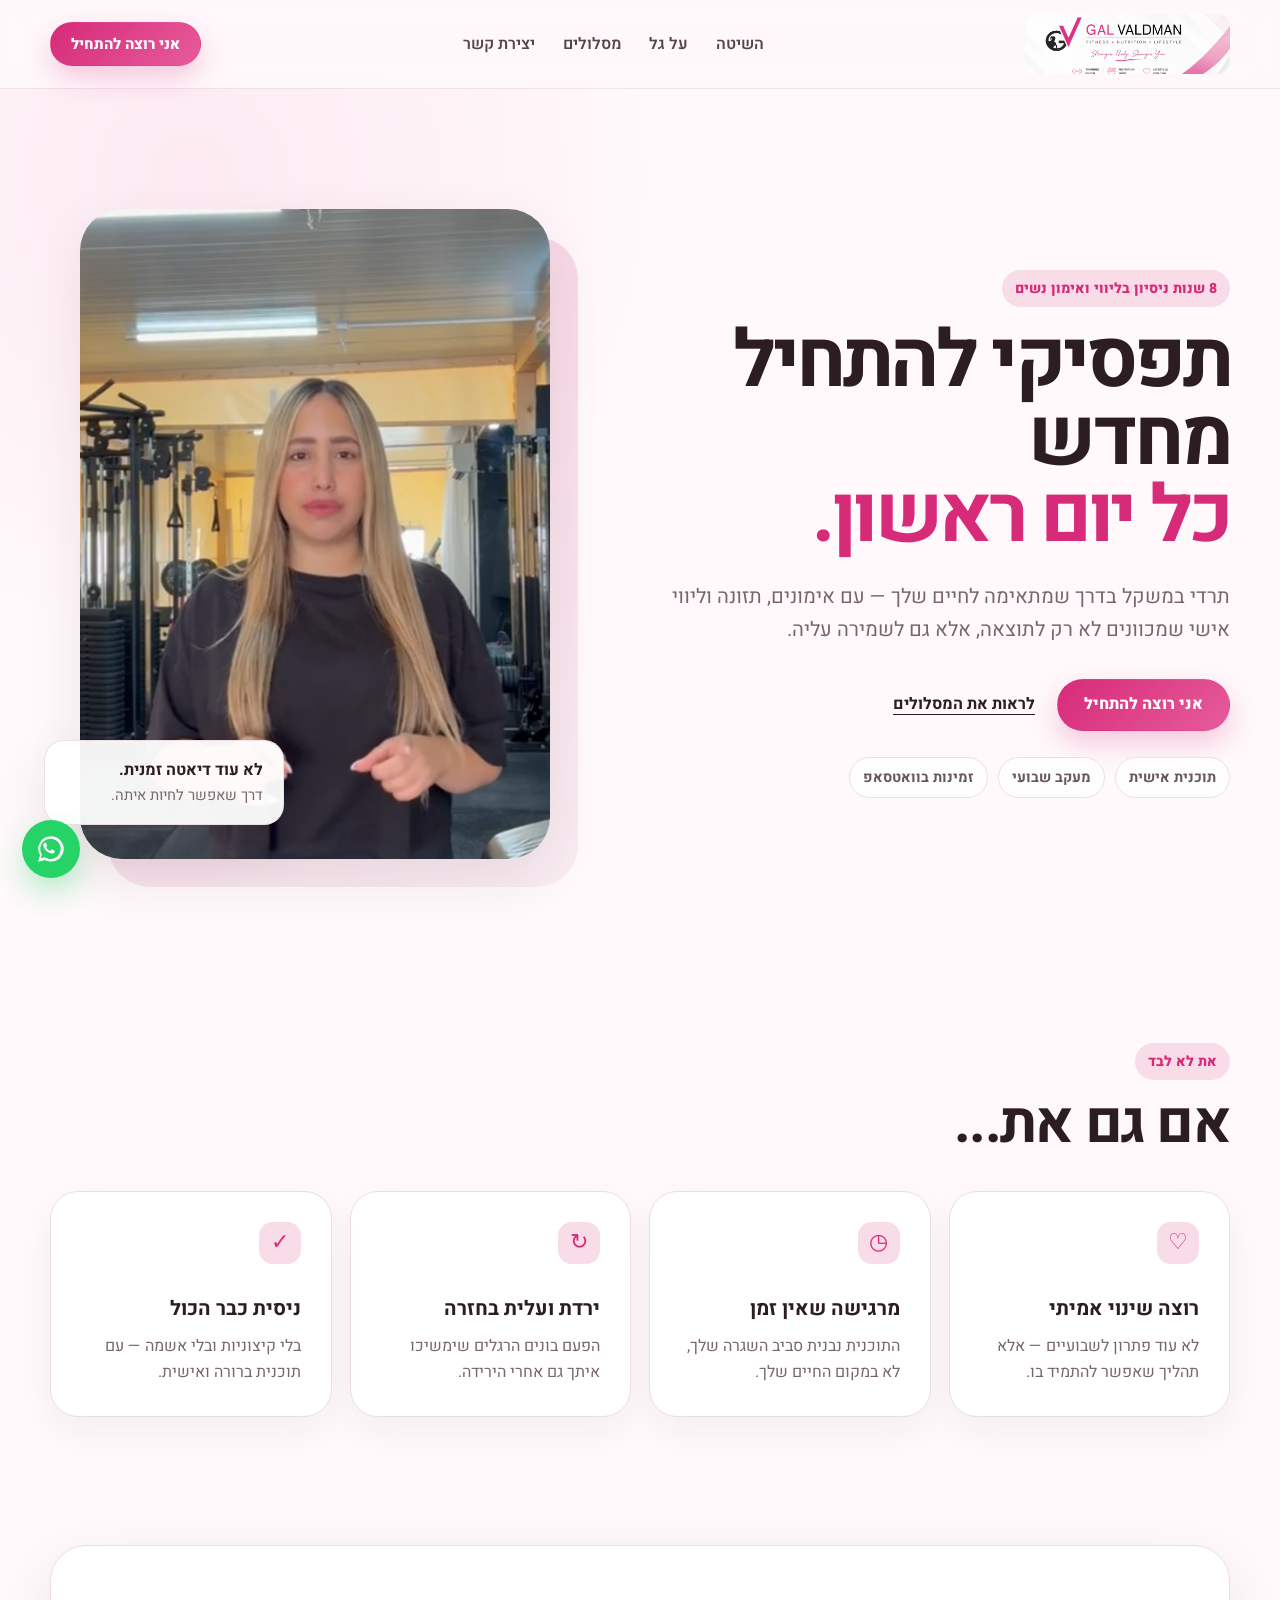
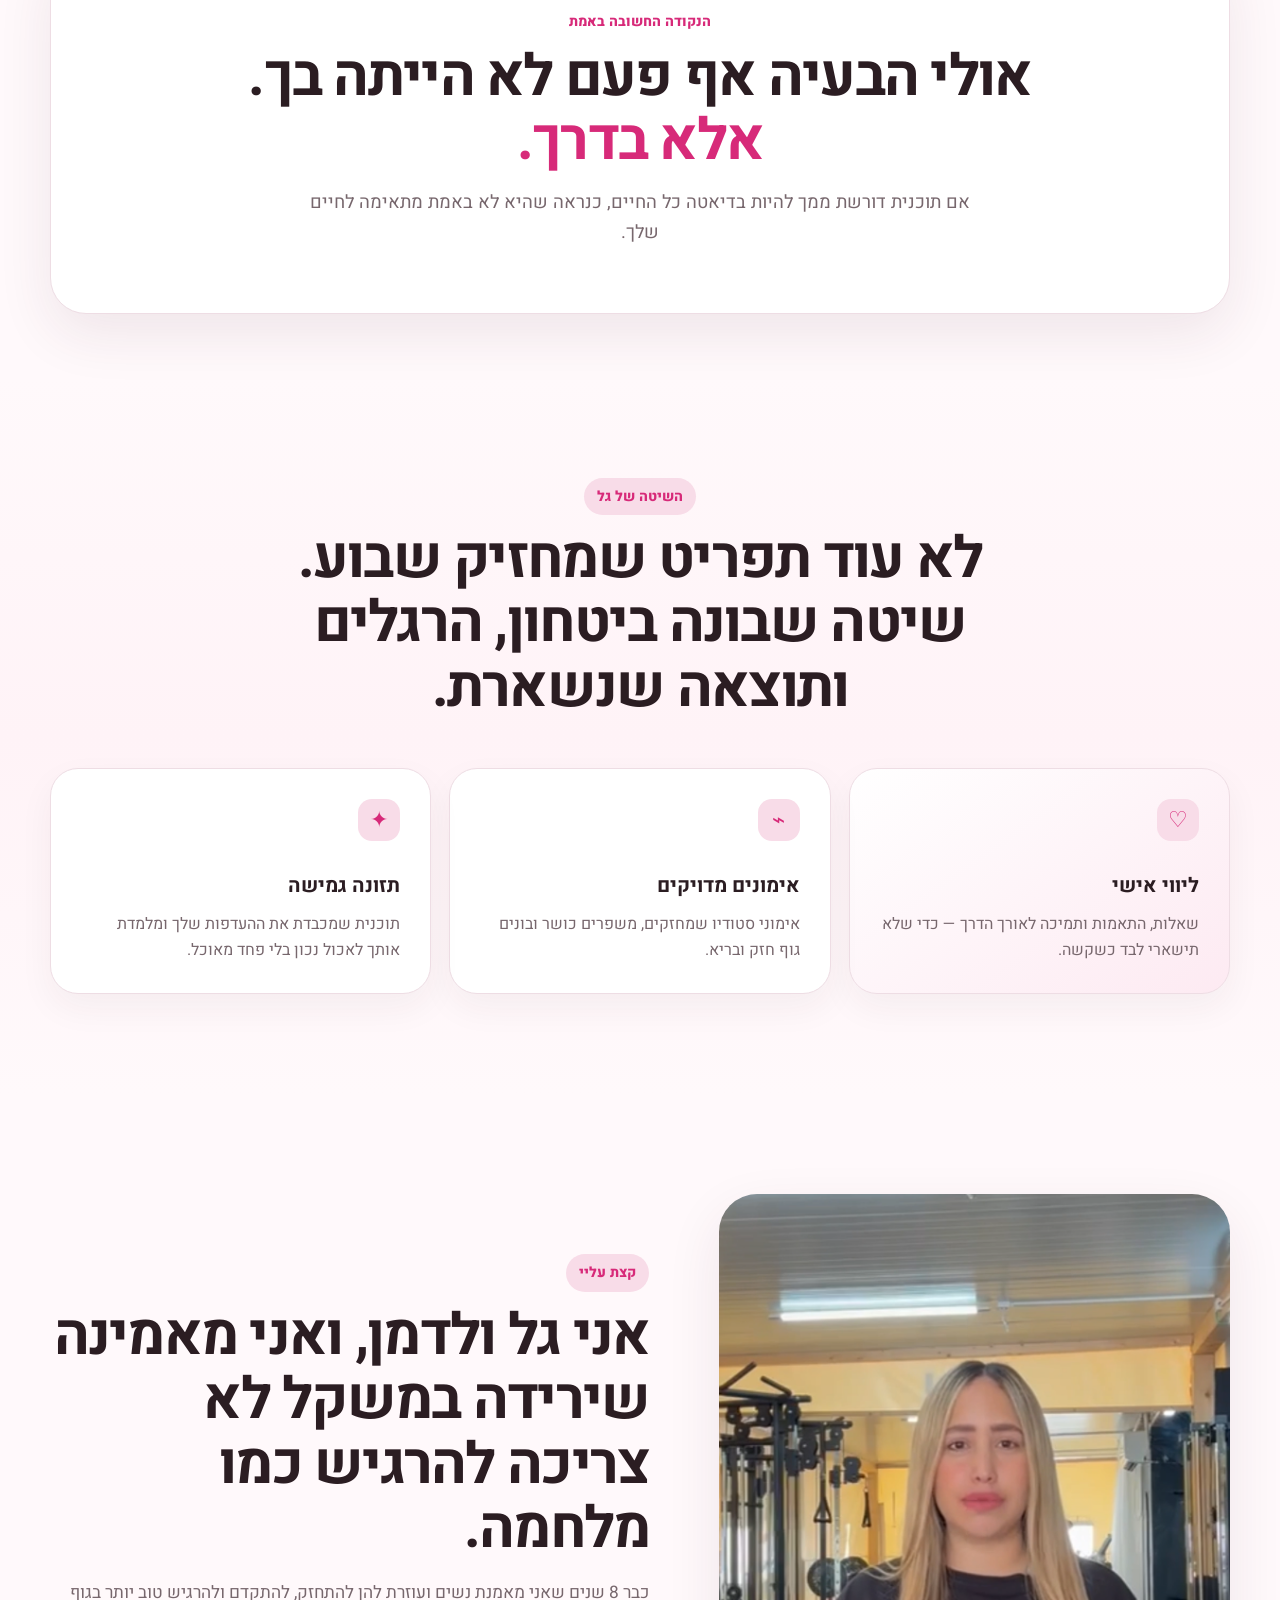
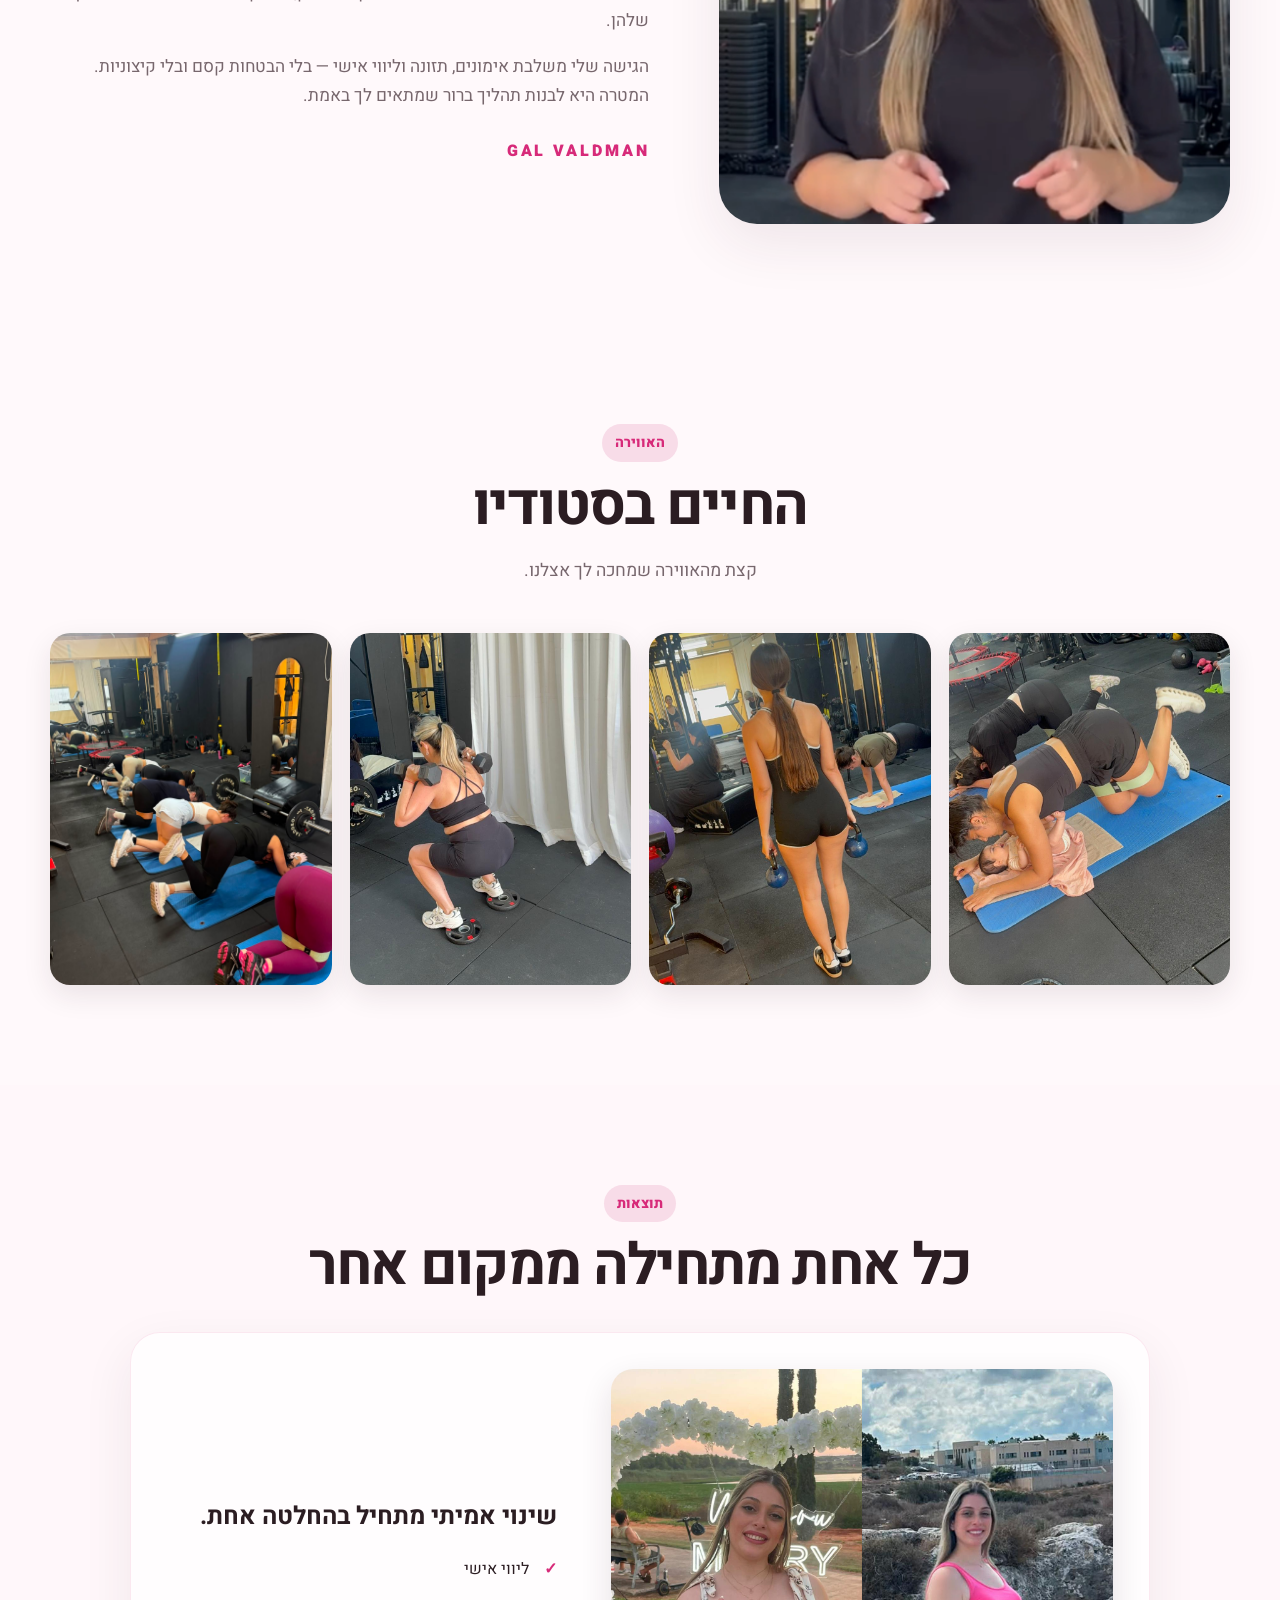
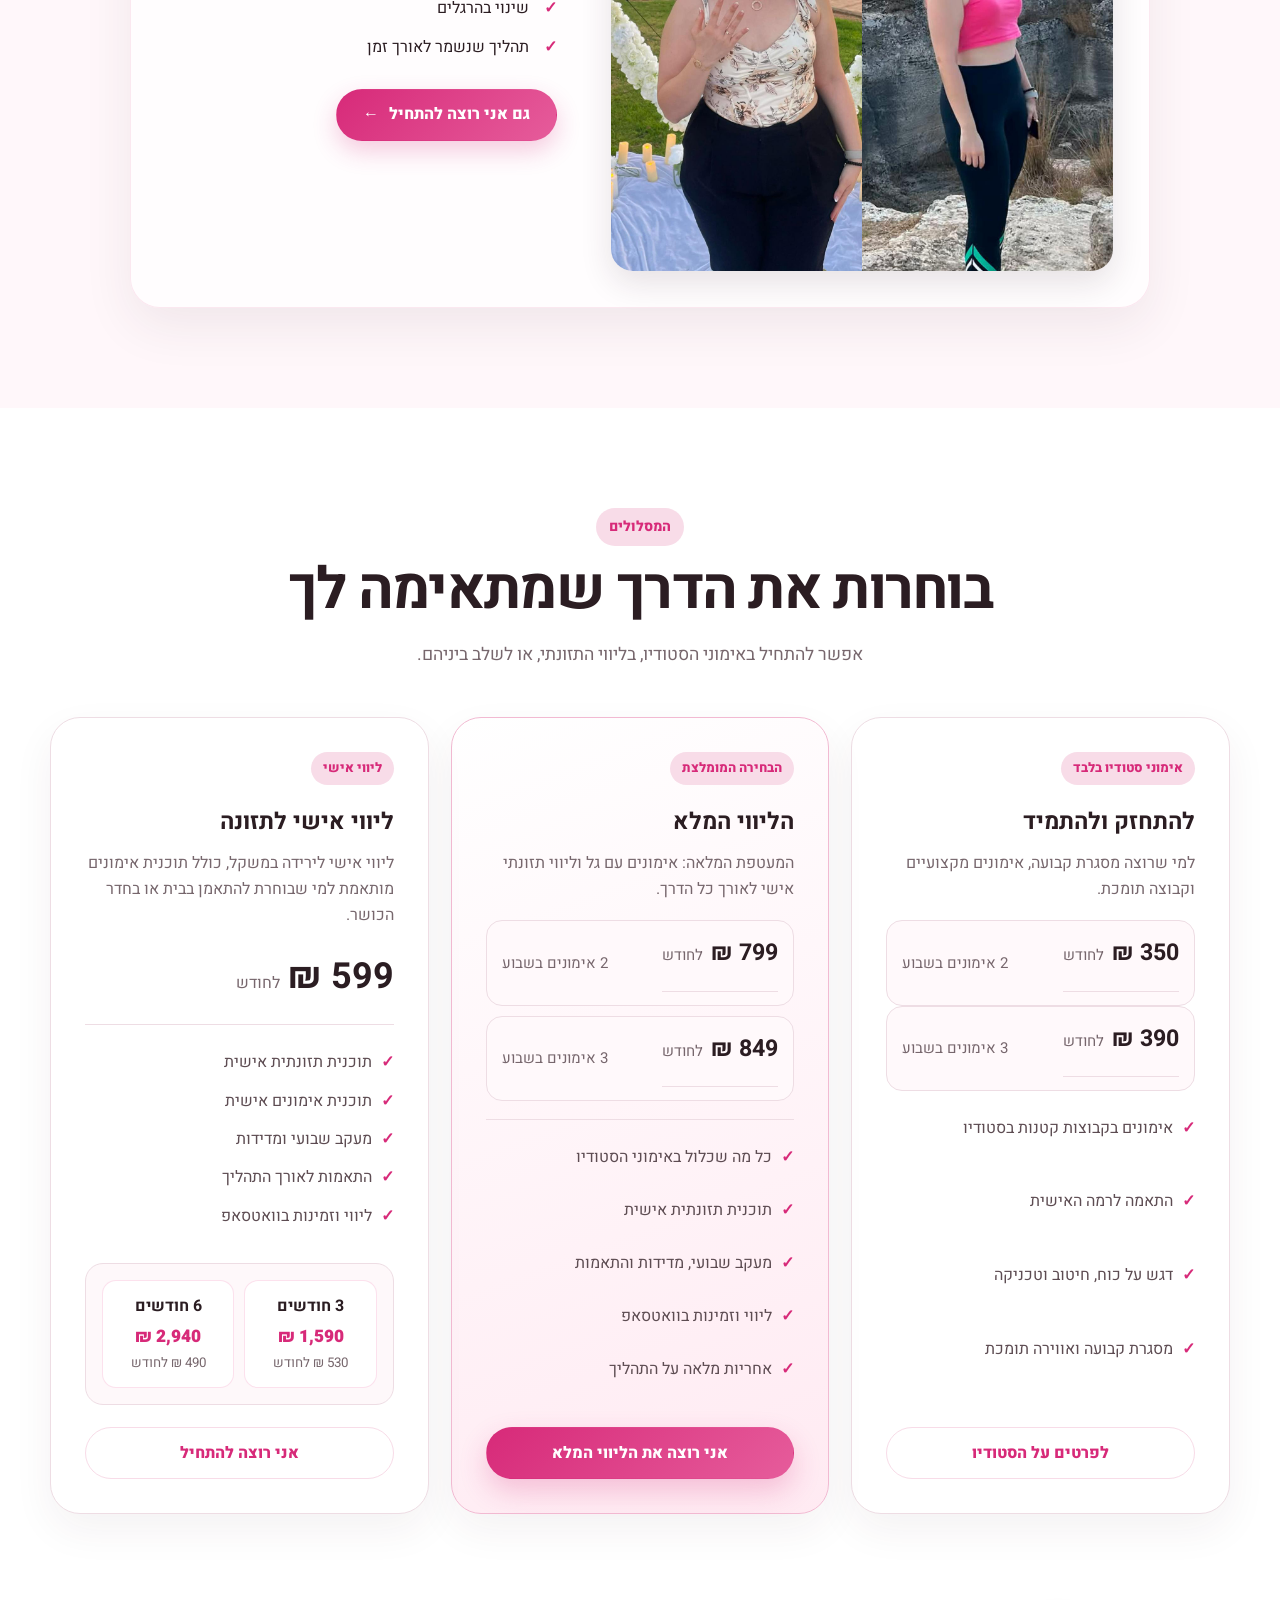
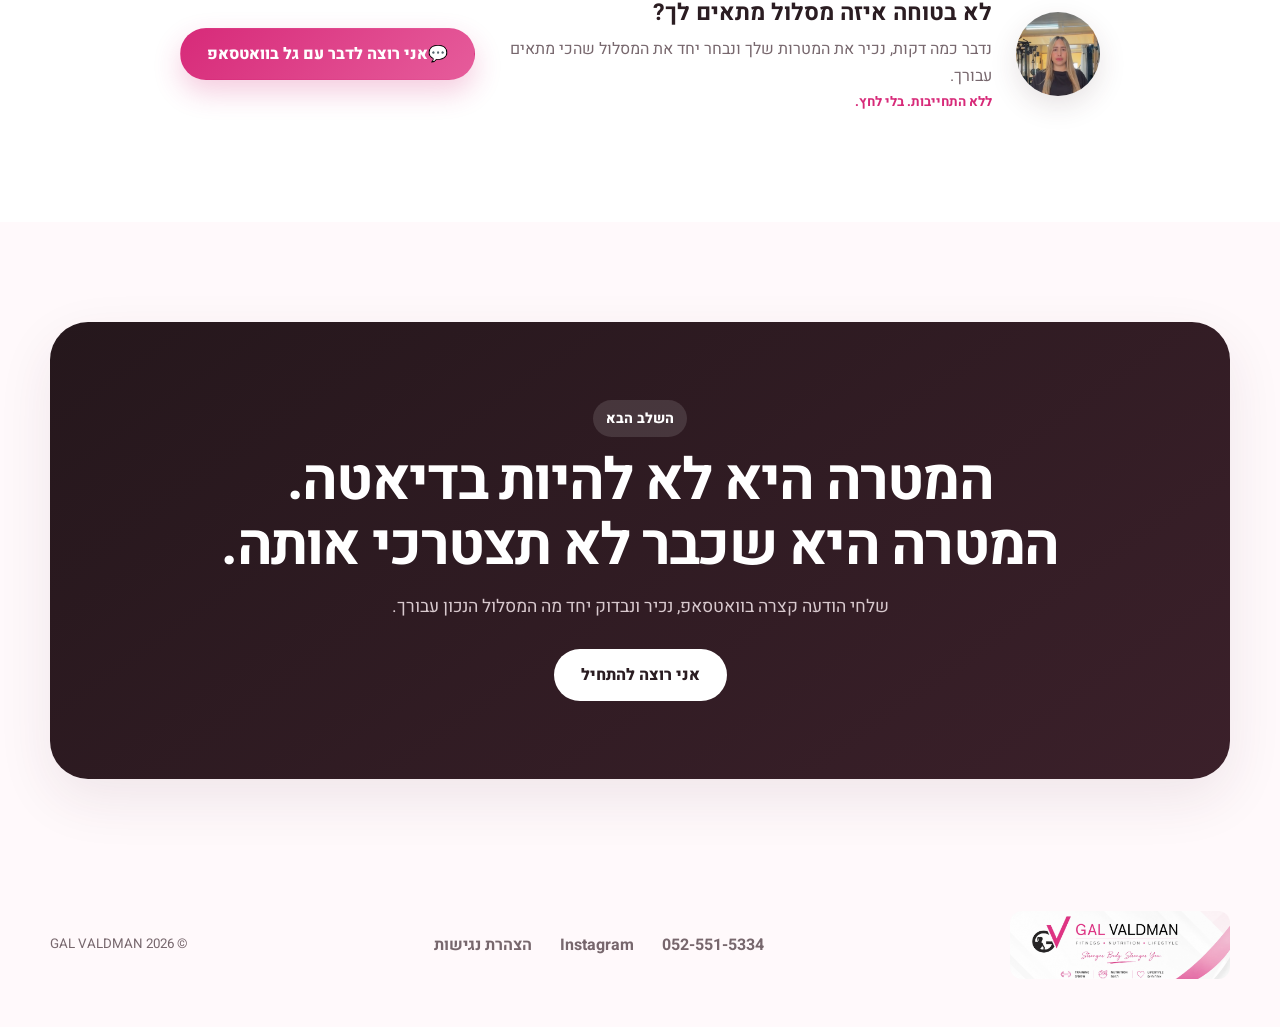
==== commit 599c7358: "Add accessibility improvements and accessibility statement" ====
--- a/index.html
+++ b/index.html
@@ -20,7 +20,7 @@
 
   <link
     rel="canonical"
-    href="https://gal-valdman-site-v6.vercel.app/"
+    href="https://galvaldmanfitness.co.il/"
   />
 
   <!-- תצוגה בשיתוף בוואטסאפ, פייסבוק ורשתות חברתיות -->
@@ -40,12 +40,12 @@
 
   <meta
     property="og:url"
-    content="https://gal-valdman-site-v6.vercel.app/"
+    content="https://galvaldmanfitness.co.il/"
   />
 
   <meta
     property="og:image"
-    content="https://gal-valdman-site-v6.vercel.app/assets/images/gal-hero.png"
+    content="https://galvaldmanfitness.co.il/assets/images/gal-hero.png"
   />
 
   <meta property="og:image:alt" content="גל ולדמן בסטודיו" />
@@ -65,10 +65,9 @@
 
   <meta
     name="twitter:image"
-    content="https://gal-valdman-site-v6.vercel.app/assets/images/gal-hero.png"
-  />
-
-  <!-- אייקון זמני ללשונית -->
+    content="https://galvaldmanfitness.co.il/assets/images/gal-hero.png"
+  />
+
   <link
     rel="icon"
     type="image/jpeg"
@@ -85,17 +84,31 @@
 
   <link rel="stylesheet" href="styles.css" />
 </head>
+
 <body>
-  <a class="skip-link" href="#main">דלגי לתוכן</a>
+
+  <a class="skip-link" href="#main">דלגי לתוכן הראשי</a>
 
   <header class="site-header" id="top">
     <div class="container nav-wrap">
-      <a class="brand" href="#top" aria-label="גל ולדמן - דף הבית">
-        <img src="assets/images/logo-wide.jpeg" alt="GAL VALDMAN Fitness Nutrition Lifestyle" />
+
+      <a class="brand" href="#top" aria-label="גל ולדמן - מעבר לראש העמוד">
+        <img
+          src="assets/images/logo-wide.jpeg"
+          alt="GAL VALDMAN Fitness Nutrition Lifestyle"
+        />
       </a>
 
-      <button class="menu-toggle" type="button" aria-expanded="false" aria-controls="main-nav" aria-label="פתיחת תפריט">
-        <span></span><span></span><span></span>
+      <button
+        class="menu-toggle"
+        type="button"
+        aria-expanded="false"
+        aria-controls="main-nav"
+        aria-label="פתיחת תפריט הניווט"
+      >
+        <span aria-hidden="true"></span>
+        <span aria-hidden="true"></span>
+        <span aria-hidden="true"></span>
       </button>
 
       <nav id="main-nav" class="main-nav" aria-label="ניווט ראשי">
@@ -105,21 +118,57 @@
         <a href="#contact">יצירת קשר</a>
       </nav>
 
-      <a class="button button-small" href="https://wa.me/972525515334?text=%D7%94%D7%99%D7%99%20%D7%92%D7%9C%2C%20%D7%90%D7%A9%D7%9E%D7%97%20%D7%9C%D7%A9%D7%9E%D7%95%D7%A2%20%D7%A4%D7%A8%D7%98%D7%99%D7%9D" target="_blank" rel="noopener">אני רוצה להתחיל</a>
+      <a
+        class="button button-small"
+        href="https://wa.me/972525515334?text=%D7%94%D7%99%D7%99%20%D7%92%D7%9C%2C%20%D7%90%D7%A9%D7%9E%D7%97%20%D7%9C%D7%A9%D7%9E%D7%95%D7%A2%20%D7%A4%D7%A8%D7%98%D7%99%D7%9D"
+        target="_blank"
+        rel="noopener"
+        aria-label="אני רוצה להתחיל, פתיחת שיחה עם גל בוואטסאפ בחלון חדש"
+      >
+        אני רוצה להתחיל
+      </a>
+
     </div>
   </header>
 
-  <main id="main">
-    <section class="hero section-pad">
+  <main id="main" tabindex="-1">
+
+    <section class="hero section-pad" aria-labelledby="hero-title">
       <div class="container hero-grid">
+
         <div class="hero-copy reveal">
-          <span class="eyebrow">8 שנות ניסיון בליווי ואימון נשים</span>
-          <h1>תפסיקי להתחיל מחדש <span>כל יום ראשון.</span></h1>
-          <p class="lead">תרדי במשקל בדרך שמתאימה לחיים שלך — עם אימונים, תזונה וליווי אישי שמכוונים לא רק לתוצאה, אלא גם לשמירה עליה.</p>
+
+          <span class="eyebrow">
+            8 שנות ניסיון בליווי ואימון נשים
+          </span>
+
+          <h1 id="hero-title">
+            תפסיקי להתחיל מחדש
+            <span>כל יום ראשון.</span>
+          </h1>
+
+          <p class="lead">
+            תרדי במשקל בדרך שמתאימה לחיים שלך — עם אימונים,
+            תזונה וליווי אישי שמכוונים לא רק לתוצאה,
+            אלא גם לשמירה עליה.
+          </p>
 
           <div class="hero-actions">
-            <a class="button" href="https://wa.me/972525515334?text=%D7%94%D7%99%D7%99%20%D7%92%D7%9C%2C%20%D7%90%D7%A9%D7%9E%D7%97%20%D7%9C%D7%A9%D7%9E%D7%95%D7%A2%20%D7%A4%D7%A8%D7%98%D7%99%D7%9D%20%D7%A2%D7%9C%20%D7%94%D7%9C%D7%99%D7%95%D7%95%D7%99" target="_blank" rel="noopener">אני רוצה להתחיל</a>
-            <a class="text-link" href="#services">לראות את המסלולים</a>
+
+            <a
+              class="button"
+              href="https://wa.me/972525515334?text=%D7%94%D7%99%D7%99%20%D7%92%D7%9C%2C%20%D7%90%D7%A9%D7%9E%D7%97%20%D7%9C%D7%A9%D7%9E%D7%95%D7%A2%20%D7%A4%D7%A8%D7%98%D7%99%D7%9D%20%D7%A2%D7%9C%20%D7%94%D7%9C%D7%99%D7%95%D7%95%D7%99"
+              target="_blank"
+              rel="noopener"
+              aria-label="אני רוצה להתחיל, פתיחת שיחה עם גל בוואטסאפ בחלון חדש"
+            >
+              אני רוצה להתחיל
+            </a>
+
+            <a class="text-link" href="#services">
+              לראות את המסלולים
+            </a>
+
           </div>
 
           <div class="trust-row" aria-label="יתרונות מרכזיים">
@@ -127,138 +176,383 @@
             <span>מעקב שבועי</span>
             <span>זמינות בוואטסאפ</span>
           </div>
+
         </div>
 
         <div class="hero-media reveal">
           <div class="hero-image-wrap">
-            <img src="assets/images/gal-hero.png" alt="גל ולדמן בסטודיו" />
+
+            <img
+              src="assets/images/gal-hero.png"
+              alt="גל ולדמן עומדת בסטודיו לאימוני כושר"
+            />
+
             <div class="floating-note">
               <strong>לא עוד דיאטה זמנית.</strong>
               <span>דרך שאפשר לחיות איתה.</span>
             </div>
+
           </div>
         </div>
-      </div>
-    </section>
-
-    <section class="pain section-pad compact">
+
+      </div>
+    </section>
+
+    <section
+      class="pain section-pad compact"
+      aria-labelledby="pain-title"
+    >
       <div class="container">
+
         <div class="section-heading reveal">
           <span class="eyebrow">את לא לבד</span>
-          <h2>אם גם את...</h2>
+          <h2 id="pain-title">אם גם את...</h2>
         </div>
 
         <div class="cards cards-4">
-          <article class="card reveal"><span class="icon">♡</span><h3>רוצה שינוי אמיתי</h3><p>לא עוד פתרון לשבועיים — אלא תהליך שאפשר להתמיד בו.</p></article>
-          <article class="card reveal"><span class="icon">◷</span><h3>מרגישה שאין זמן</h3><p>התוכנית נבנית סביב השגרה שלך, לא במקום החיים שלך.</p></article>
-          <article class="card reveal"><span class="icon">↻</span><h3>ירדת ועלית בחזרה</h3><p>הפעם בונים הרגלים שימשיכו איתך גם אחרי הירידה.</p></article>
-          <article class="card reveal"><span class="icon">✓</span><h3>ניסית כבר הכול</h3><p>בלי קיצוניות ובלי אשמה — עם תוכנית ברורה ואישית.</p></article>
-        </div>
-      </div>
-    </section>
-
-    <section class="statement section-pad compact">
+
+          <article class="card reveal">
+            <span class="icon" aria-hidden="true">♡</span>
+            <h3>רוצה שינוי אמיתי</h3>
+            <p>
+              לא עוד פתרון לשבועיים — אלא תהליך שאפשר להתמיד בו.
+            </p>
+          </article>
+
+          <article class="card reveal">
+            <span class="icon" aria-hidden="true">◷</span>
+            <h3>מרגישה שאין זמן</h3>
+            <p>
+              התוכנית נבנית סביב השגרה שלך, לא במקום החיים שלך.
+            </p>
+          </article>
+
+          <article class="card reveal">
+            <span class="icon" aria-hidden="true">↻</span>
+            <h3>ירדת ועלית בחזרה</h3>
+            <p>
+              הפעם בונים הרגלים שימשיכו איתך גם אחרי הירידה.
+            </p>
+          </article>
+
+          <article class="card reveal">
+            <span class="icon" aria-hidden="true">✓</span>
+            <h3>ניסית כבר הכול</h3>
+            <p>
+              בלי קיצוניות ובלי אשמה — עם תוכנית ברורה ואישית.
+            </p>
+          </article>
+
+        </div>
+      </div>
+    </section>
+
+    <section
+      class="statement section-pad compact"
+      aria-labelledby="statement-title"
+    >
       <div class="container statement-box reveal">
-        <p class="small-label">הנקודה החשובה באמת</p>
-        <h2>אולי הבעיה אף פעם לא הייתה בך.<br><span>אלא בדרך.</span></h2>
-        <p>אם תוכנית דורשת ממך להיות בדיאטה כל החיים, כנראה שהיא לא באמת מתאימה לחיים שלך.</p>
-      </div>
-    </section>
-
-    <section class="method section-pad" id="method">
+
+        <p class="small-label">
+          הנקודה החשובה באמת
+        </p>
+
+        <h2 id="statement-title">
+          אולי הבעיה אף פעם לא הייתה בך.
+          <br />
+          <span>אלא בדרך.</span>
+        </h2>
+
+        <p>
+          אם תוכנית דורשת ממך להיות בדיאטה כל החיים,
+          כנראה שהיא לא באמת מתאימה לחיים שלך.
+        </p>
+
+      </div>
+    </section>
+
+    <section
+      class="method section-pad"
+      id="method"
+      aria-labelledby="method-title"
+    >
       <div class="container">
+
         <div class="section-heading centered reveal">
           <span class="eyebrow">השיטה של גל</span>
-          <h2>לא עוד תפריט שמחזיק שבוע.<br>שיטה שבונה ביטחון, הרגלים ותוצאה שנשארת.</h2>
+
+          <h2 id="method-title">
+            לא עוד תפריט שמחזיק שבוע.
+            <br />
+            שיטה שבונה ביטחון, הרגלים ותוצאה שנשארת.
+          </h2>
         </div>
 
         <div class="cards cards-3">
-          <article class="card card-accent reveal"><span class="icon">♡</span><h3>ליווי אישי</h3><p>שאלות, התאמות ותמיכה לאורך הדרך — כדי שלא תישארי לבד כשקשה.</p></article>
-          <article class="card reveal"><span class="icon">⌁</span><h3>אימונים מדויקים</h3><p>אימוני סטודיו שמחזקים, משפרים כושר ובונים גוף חזק ובריא.</p></article>
-          <article class="card reveal"><span class="icon">✦</span><h3>תזונה גמישה</h3><p>תוכנית שמכבדת את ההעדפות שלך ומלמדת אותך לאכול נכון בלי פחד מאוכל.</p></article>
-        </div>
-      </div>
-    </section>
-
-    <section class="about section-pad" id="about">
+
+          <article class="card card-accent reveal">
+            <span class="icon" aria-hidden="true">♡</span>
+            <h3>ליווי אישי</h3>
+            <p>
+              שאלות, התאמות ותמיכה לאורך הדרך —
+              כדי שלא תישארי לבד כשקשה.
+            </p>
+          </article>
+
+          <article class="card reveal">
+            <span class="icon" aria-hidden="true">⌁</span>
+            <h3>אימונים מדויקים</h3>
+            <p>
+              אימוני סטודיו שמחזקים, משפרים כושר
+              ובונים גוף חזק ובריא.
+            </p>
+          </article>
+
+          <article class="card reveal">
+            <span class="icon" aria-hidden="true">✦</span>
+            <h3>תזונה גמישה</h3>
+            <p>
+              תוכנית שמכבדת את ההעדפות שלך
+              ומלמדת אותך לאכול נכון בלי פחד מאוכל.
+            </p>
+          </article>
+
+        </div>
+      </div>
+    </section>
+
+    <section
+      class="about section-pad"
+      id="about"
+      aria-labelledby="about-title"
+    >
       <div class="container about-grid">
+
         <div class="about-media reveal">
-          <img src="assets/images/gal-hero.png" alt="גל ולדמן מאמנת כושר" />
-        </div>
+          <img
+            src="assets/images/gal-hero.png"
+            alt="גל ולדמן, מאמנת כושר וליווי תזונתי"
+          />
+        </div>
+
         <div class="about-copy reveal">
+
           <span class="eyebrow">קצת עליי</span>
-          <h2>אני גל ולדמן, ואני מאמינה שירידה במשקל לא צריכה להרגיש כמו מלחמה.</h2>
-          <p>כבר 8 שנים שאני מאמנת נשים ועוזרת להן להתחזק, להתקדם ולהרגיש טוב יותר בגוף שלהן.</p>
-          <p>הגישה שלי משלבת אימונים, תזונה וליווי אישי — בלי הבטחות קסם ובלי קיצוניות. המטרה היא לבנות תהליך ברור שמתאים לך באמת.</p>
-          <div class="signature">GAL VALDMAN</div>
-        </div>
-      </div>
-    </section>
-
-    
-<section class="section-pad">
-<div class="container">
-<div class="section-heading centered reveal">
-<span class="eyebrow">האווירה</span>
-<h2>החיים בסטודיו</h2>
-<p>קצת מהאווירה שמחכה לך אצלנו.</p>
-</div>
-<div class="studio-gallery">
-<!-- <img src="assets/images/studio1.jpg" alt="אימון בסטודיו של גל ולדמן"> -->
-<img src="assets/images/studio2.jpg" alt="אימון משקולות בסטודיו">
-<img src="assets/images/studio3.jpg" alt="אימון אישי לאמהות בסטודיו">
-<img src="assets/images/studio4.jpg" alt="הסטודיו של גל ולדמן">
-<img src="assets/images/studio6.jpeg" alt="אימון קבוצות">
-</div>
-</div></section>
-
-<section class="section-pad beforeafter">
-<div class="container">
-<div class="section-heading centered reveal">
-<span class="eyebrow">תוצאות</span>
-<h2>כל אחת מתחילה ממקום אחר</h2>
-</div>
-<div class="ba-card">
-<div class="ba-image-wrap"><img src="assets/images/before-after.jpg" alt="תהליך שינוי לפני ואחרי"></div>
-<div class="ba-content">
-  <h3>שינוי אמיתי מתחיל בהחלטה אחת.</h3>
-  <ul><li>ליווי אישי</li><li>שינוי בהרגלים</li><li>תהליך שנשמר לאורך זמן</li></ul>
-  <a class="button ba-button" href="https://wa.me/972525515334?text=%D7%94%D7%99%D7%99%20%D7%92%D7%9C%2C%20%D7%A8%D7%90%D7%99%D7%AA%D7%99%20%D7%90%D7%AA%20%D7%94%D7%AA%D7%95%D7%A6%D7%90%D7%95%D7%AA%20%D7%91%D7%90%D7%AA%D7%A8%20%D7%95%D7%92%D7%9D%20%D7%90%D7%A0%D7%99%20%D7%A8%D7%95%D7%A6%D7%94%20%D7%9C%D7%94%D7%AA%D7%97%D7%99%D7%9C" target="_blank" rel="noopener">גם אני רוצה להתחיל <span aria-hidden="true">←</span></a>
-</div>
-</div></div></section>
-
-<section class="services section-pad" id="services">
+
+          <h2 id="about-title">
+            אני גל ולדמן, ואני מאמינה שירידה במשקל
+            לא צריכה להרגיש כמו מלחמה.
+          </h2>
+
+          <p>
+            כבר 8 שנים שאני מאמנת נשים ועוזרת להן להתחזק,
+            להתקדם ולהרגיש טוב יותר בגוף שלהן.
+          </p>
+
+          <p>
+            הגישה שלי משלבת אימונים, תזונה וליווי אישי —
+            בלי הבטחות קסם ובלי קיצוניות.
+            המטרה היא לבנות תהליך ברור שמתאים לך באמת.
+          </p>
+
+          <div class="signature" aria-label="גל ולדמן">
+            GAL VALDMAN
+          </div>
+
+        </div>
+      </div>
+    </section>
+
+    <section
+      class="section-pad"
+      aria-labelledby="studio-title"
+    >
       <div class="container">
+
         <div class="section-heading centered reveal">
+          <span class="eyebrow">האווירה</span>
+          <h2 id="studio-title">החיים בסטודיו</h2>
+          <p>קצת מהאווירה שמחכה לך אצלנו.</p>
+        </div>
+
+        <div class="studio-gallery">
+
+          <img
+            src="assets/images/studio2.jpg"
+            alt="מתאמנת מבצעת אימון משקולות בסטודיו"
+          />
+
+          <img
+            src="assets/images/studio3.jpg"
+            alt="אימון אישי לאמהות בסטודיו של גל ולדמן"
+          />
+
+          <img
+            src="assets/images/studio4.jpg"
+            alt="חלל הסטודיו של גל ולדמן"
+          />
+
+          <img
+            src="assets/images/studio6.jpeg"
+            alt="מתאמנות באימון קבוצתי בסטודיו של גל ולדמן"
+          />
+
+        </div>
+      </div>
+    </section>
+
+    <section
+      class="section-pad beforeafter"
+      aria-labelledby="results-title"
+    >
+      <div class="container">
+
+        <div class="section-heading centered reveal">
+          <span class="eyebrow">תוצאות</span>
+          <h2 id="results-title">כל אחת מתחילה ממקום אחר</h2>
+        </div>
+
+        <div class="ba-card">
+
+          <div class="ba-image-wrap">
+            <img
+              src="assets/images/before-after.jpg"
+              alt="תמונת לפני ואחרי של מתאמנת שעברה תהליך שינוי"
+            />
+          </div>
+
+          <div class="ba-content">
+
+            <h3>שינוי אמיתי מתחיל בהחלטה אחת.</h3>
+
+            <ul>
+              <li>ליווי אישי</li>
+              <li>שינוי בהרגלים</li>
+              <li>תהליך שנשמר לאורך זמן</li>
+            </ul>
+
+            <a
+              class="button ba-button"
+              href="https://wa.me/972525515334?text=%D7%94%D7%99%D7%99%20%D7%92%D7%9C%2C%20%D7%A8%D7%90%D7%99%D7%AA%D7%99%20%D7%90%D7%AA%20%D7%94%D7%AA%D7%95%D7%A6%D7%90%D7%95%D7%AA%20%D7%91%D7%90%D7%AA%D7%A8%20%D7%95%D7%92%D7%9D%20%D7%90%D7%A0%D7%99%20%D7%A8%D7%95%D7%A6%D7%94%20%D7%9C%D7%94%D7%AA%D7%97%D7%99%D7%9C"
+              target="_blank"
+              rel="noopener"
+              aria-label="גם אני רוצה להתחיל, פתיחת שיחה עם גל בוואטסאפ בחלון חדש"
+            >
+              גם אני רוצה להתחיל
+              <span aria-hidden="true">←</span>
+            </a>
+
+          </div>
+        </div>
+
+      </div>
+    </section>
+
+    <section
+      class="services section-pad"
+      id="services"
+      aria-labelledby="services-title"
+    >
+      <div class="container">
+
+        <div class="section-heading centered reveal">
+
           <span class="eyebrow">המסלולים</span>
-          <h2>בוחרות את הדרך שמתאימה לך</h2>
-          <p>אפשר להתחיל באימוני הסטודיו, בליווי התזונתי, או לשלב ביניהם.</p>
+
+          <h2 id="services-title">
+            בוחרות את הדרך שמתאימה לך
+          </h2>
+
+          <p>
+            אפשר להתחיל באימוני הסטודיו,
+            בליווי התזונתי, או לשלב ביניהם.
+          </p>
+
         </div>
 
         <div class="pricing-grid">
+
           <article class="price-card reveal">
-            <span class="plan-tag">אימוני סטודיו בלבד</span>
+
+            <span class="plan-tag">
+              אימוני סטודיו בלבד
+            </span>
+
             <h3>להתחזק ולהתמיד</h3>
-            <p class="plan-intro">למי שרוצה מסגרת קבועה, אימונים מקצועיים וקבוצה תומכת.</p>
-            <div class="price-option"><div class="price"><strong>350 ₪</strong><span>לחודש</span></div><span>2 אימונים בשבוע</span></div>
-            <div class="price-option"><div class="price"><strong>390 ₪</strong><span>לחודש</span></div><span>3 אימונים בשבוע</span></div>
+
+            <p class="plan-intro">
+              למי שרוצה מסגרת קבועה,
+              אימונים מקצועיים וקבוצה תומכת.
+            </p>
+
+            <div class="price-option">
+              <div class="price">
+                <strong>350 ₪</strong>
+                <span>לחודש</span>
+              </div>
+              <span>2 אימונים בשבוע</span>
+            </div>
+
+            <div class="price-option">
+              <div class="price">
+                <strong>390 ₪</strong>
+                <span>לחודש</span>
+              </div>
+              <span>3 אימונים בשבוע</span>
+            </div>
+
             <ul>
               <li>אימונים בקבוצות קטנות בסטודיו</li>
               <li>התאמה לרמה האישית</li>
               <li>דגש על כוח, חיטוב וטכניקה</li>
               <li>מסגרת קבועה ואווירה תומכת</li>
             </ul>
-            <a class="button button-outline" href="https://wa.me/972525515334?text=%D7%94%D7%99%D7%99%20%D7%92%D7%9C%2C%20%D7%90%D7%A9%D7%9E%D7%97%20%D7%9C%D7%A9%D7%9E%D7%95%D7%A2%20%D7%A4%D7%A8%D7%98%D7%99%D7%9D%20%D7%A2%D7%9C%20%D7%90%D7%99%D7%9E%D7%95%D7%A0%D7%99%20%D7%94%D7%A1%D7%98%D7%95%D7%93%D7%99%D7%95" target="_blank" rel="noopener">לפרטים על הסטודיו</a>
+
+            <a
+              class="button button-outline"
+              href="https://wa.me/972525515334?text=%D7%94%D7%99%D7%99%20%D7%92%D7%9C%2C%20%D7%90%D7%A9%D7%9E%D7%97%20%D7%9C%D7%A9%D7%9E%D7%95%D7%A2%20%D7%A4%D7%A8%D7%98%D7%99%D7%9D%20%D7%A2%D7%9C%20%D7%90%D7%99%D7%9E%D7%95%D7%A0%D7%99%20%D7%94%D7%A1%D7%98%D7%95%D7%93%D7%99%D7%95"
+              target="_blank"
+              rel="noopener"
+              aria-label="פרטים על אימוני הסטודיו, פתיחת שיחה עם גל בוואטסאפ בחלון חדש"
+            >
+              לפרטים על הסטודיו
+            </a>
+
           </article>
 
           <article class="price-card featured reveal">
-            <span class="plan-tag">הבחירה המומלצת</span>
+
+            <span class="plan-tag">
+              הבחירה המומלצת
+            </span>
+
             <h3>הליווי המלא</h3>
-            <p class="plan-intro">המעטפת המלאה: אימונים עם גל וליווי תזונתי אישי לאורך כל הדרך.</p>
+
+            <p class="plan-intro">
+              המעטפת המלאה: אימונים עם גל
+              וליווי תזונתי אישי לאורך כל הדרך.
+            </p>
+
             <div class="price-options">
-              <div class="price-option"><div class="price"><strong>799 ₪</strong><span>לחודש</span></div><span>2 אימונים בשבוע</span></div>
-              <div class="price-option"><div class="price"><strong>849 ₪</strong><span>לחודש</span></div><span>3 אימונים בשבוע</span></div>
+
+              <div class="price-option">
+                <div class="price">
+                  <strong>799 ₪</strong>
+                  <span>לחודש</span>
+                </div>
+                <span>2 אימונים בשבוע</span>
+              </div>
+
+              <div class="price-option">
+                <div class="price">
+                  <strong>849 ₪</strong>
+                  <span>לחודש</span>
+                </div>
+                <span>3 אימונים בשבוע</span>
+              </div>
+
             </div>
+
             <ul>
               <li>כל מה שכלול באימוני הסטודיו</li>
               <li>תוכנית תזונתית אישית</li>
@@ -266,14 +560,38 @@
               <li>ליווי וזמינות בוואטסאפ</li>
               <li>אחריות מלאה על התהליך</li>
             </ul>
-            <a class="button" href="https://wa.me/972525515334?text=%D7%94%D7%99%D7%99%20%D7%92%D7%9C%2C%20%D7%90%D7%A0%D7%99%20%D7%9E%D7%A2%D7%95%D7%A0%D7%99%D7%99%D7%A0%D7%AA%20%D7%91%D7%9E%D7%A1%D7%9C%D7%95%D7%9C%20%D7%94%D7%9E%D7%9C%D7%90%20%D7%A9%D7%9C%20%D7%AA%D7%96%D7%95%D7%A0%D7%94%20%D7%95%D7%90%D7%99%D7%9E%D7%95%D7%A0%D7%99%D7%9D" target="_blank" rel="noopener">אני רוצה את הליווי המלא</a>
+
+            <a
+              class="button"
+              href="https://wa.me/972525515334?text=%D7%94%D7%99%D7%99%20%D7%92%D7%9C%2C%20%D7%90%D7%A0%D7%99%20%D7%9E%D7%A2%D7%95%D7%A0%D7%99%D7%99%D7%A0%D7%AA%20%D7%91%D7%9E%D7%A1%D7%9C%D7%95%D7%9C%20%D7%94%D7%9E%D7%9C%D7%90%20%D7%A9%D7%9C%20%D7%AA%D7%96%D7%95%D7%A0%D7%94%20%D7%95%D7%90%D7%99%D7%9E%D7%95%D7%A0%D7%99%D7%9D"
+              target="_blank"
+              rel="noopener"
+              aria-label="פרטים על מסלול הליווי המלא, פתיחת שיחה עם גל בוואטסאפ בחלון חדש"
+            >
+              אני רוצה את הליווי המלא
+            </a>
+
           </article>
 
           <article class="price-card reveal">
-            <span class="plan-tag">ליווי אישי</span>
+
+            <span class="plan-tag">
+              ליווי אישי
+            </span>
+
             <h3>ליווי אישי לתזונה</h3>
-            <p class="plan-intro">ליווי אישי לירידה במשקל, כולל תוכנית אימונים מותאמת למי שבוחרת להתאמן בבית או בחדר הכושר.</p>
-            <div class="price"><strong>599 ₪</strong><span>לחודש</span></div>
+
+            <p class="plan-intro">
+              ליווי אישי לירידה במשקל,
+              כולל תוכנית אימונים מותאמת למי שבוחרת
+              להתאמן בבית או בחדר הכושר.
+            </p>
+
+            <div class="price">
+              <strong>599 ₪</strong>
+              <span>לחודש</span>
+            </div>
+
             <ul>
               <li>תוכנית תזונתית אישית</li>
               <li>תוכנית אימונים אישית</li>
@@ -281,56 +599,171 @@
               <li>התאמות לאורך התהליך</li>
               <li>ליווי וזמינות בוואטסאפ</li>
             </ul>
+
             <div class="nutrition-commitment">
+
               <div class="commitment-options">
-                <div><strong>3 חודשים</strong><span>1,590 ₪</span><small>530 ₪ לחודש</small></div>
-                <div><strong>6 חודשים</strong><span>2,940 ₪</span><small>490 ₪ לחודש</small></div>
+
+                <div>
+                  <strong>3 חודשים</strong>
+                  <span>1,590 ₪</span>
+                  <small>530 ₪ לחודש</small>
+                </div>
+
+                <div>
+                  <strong>6 חודשים</strong>
+                  <span>2,940 ₪</span>
+                  <small>490 ₪ לחודש</small>
+                </div>
+
               </div>
             </div>
-            <a class="button button-outline" href="https://wa.me/972525515334?text=%D7%94%D7%99%D7%99%20%D7%92%D7%9C%2C%20%D7%90%D7%A9%D7%9E%D7%97%20%D7%9C%D7%A9%D7%9E%D7%95%D7%A2%20%D7%A4%D7%A8%D7%98%D7%99%D7%9D%20%D7%A2%D7%9C%20%D7%94%D7%9C%D7%99%D7%95%D7%95%D7%99%20%D7%94%D7%AA%D7%96%D7%95%D7%A0%D7%AA%D7%99%20%D7%95%D7%AA%D7%95%D7%9B%D7%A0%D7%99%D7%AA%20%D7%94%D7%90%D7%99%D7%9E%D7%95%D7%A0%D7%99%D7%9D" target="_blank" rel="noopener">אני רוצה להתחיל</a>
-          </article>
+
+            <a
+              class="button button-outline"
+              href="https://wa.me/972525515334?text=%D7%94%D7%99%D7%99%20%D7%92%D7%9C%2C%20%D7%90%D7%A9%D7%9E%D7%97%20%D7%9C%D7%A9%D7%9E%D7%95%D7%A2%20%D7%A4%D7%A8%D7%98%D7%99%D7%9D%20%D7%A2%D7%9C%20%D7%94%D7%9C%D7%99%D7%95%D7%95%D7%99%20%D7%94%D7%AA%D7%96%D7%95%D7%A0%D7%AA%D7%99%20%D7%95%D7%AA%D7%95%D7%9B%D7%A0%D7%99%D7%AA%20%D7%94%D7%90%D7%99%D7%9E%D7%95%D7%A0%D7%99%D7%9D"
+              target="_blank"
+              rel="noopener"
+              aria-label="פרטים על הליווי התזונתי, פתיחת שיחה עם גל בוואטסאפ בחלון חדש"
+            >
+              אני רוצה להתחיל
+            </a>
+
+          </article>
+
         </div>
 
         <div class="plan-consultation reveal">
-          <img src="assets/images/gal-hero.png" alt="גל ולדמן" />
+
+          <img
+            src="assets/images/gal-hero.png"
+            alt="גל ולדמן, מאמנת כושר וליווי תזונתי"
+          />
+
           <div class="plan-consultation-copy">
             <h3>לא בטוחה איזה מסלול מתאים לך?</h3>
-            <p>נדבר כמה דקות, נכיר את המטרות שלך ונבחר יחד את המסלול שהכי מתאים עבורך.</p>
+
+            <p>
+              נדבר כמה דקות, נכיר את המטרות שלך
+              ונבחר יחד את המסלול שהכי מתאים עבורך.
+            </p>
+
             <small>ללא התחייבות. בלי לחץ.</small>
           </div>
-          <a class="button" href="https://wa.me/972525515334?text=%D7%94%D7%99%D7%99%20%D7%92%D7%9C%20%F0%9F%98%8A%20%D7%A8%D7%90%D7%99%D7%AA%D7%99%20%D7%90%D7%AA%20%D7%94%D7%90%D7%AA%D7%A8%20%D7%A9%D7%9C%D7%9A%20%D7%95%D7%90%D7%A0%D7%99%20%D7%9C%D7%90%20%D7%91%D7%98%D7%95%D7%97%D7%94%20%D7%90%D7%99%D7%96%D7%94%20%D7%9E%D7%A1%D7%9C%D7%95%D7%9C%20%D7%94%D7%9B%D7%99%20%D7%9E%D7%AA%D7%90%D7%99%D7%9D%20%D7%9C%D7%99.%20%D7%90%D7%A9%D7%9E%D7%97%20%D7%9C%D7%94%D7%AA%D7%99%D7%99%D7%A2%D7%A5." target="_blank" rel="noopener">💬 אני רוצה לדבר עם גל בוואטסאפ</a>
-        </div>
-
-      </div>
-    </section>
-
-    <section class="final-cta section-pad" id="contact">
+
+          <a
+            class="button"
+            href="https://wa.me/972525515334?text=%D7%94%D7%99%D7%99%20%D7%92%D7%9C%20%F0%9F%98%8A%20%D7%A8%D7%90%D7%99%D7%AA%D7%99%20%D7%90%D7%AA%20%D7%94%D7%90%D7%AA%D7%A8%20%D7%A9%D7%9C%D7%9A%20%D7%95%D7%90%D7%A0%D7%99%20%D7%9C%D7%90%20%D7%91%D7%98%D7%95%D7%97%D7%94%20%D7%90%D7%99%D7%96%D7%94%20%D7%9E%D7%A1%D7%9C%D7%95%D7%9C%20%D7%94%D7%9B%D7%99%20%D7%9E%D7%AA%D7%90%D7%99%D7%9D%20%D7%9C%D7%99.%20%D7%90%D7%A9%D7%9E%D7%97%20%D7%9C%D7%94%D7%AA%D7%99%D7%99%D7%A2%D7%A5."
+            target="_blank"
+            rel="noopener"
+            aria-label="אני רוצה להתייעץ עם גל בוואטסאפ, נפתח בחלון חדש"
+          >
+            <span aria-hidden="true">💬</span>
+            אני רוצה לדבר עם גל בוואטסאפ
+          </a>
+
+        </div>
+
+      </div>
+    </section>
+
+    <section
+      class="final-cta section-pad"
+      id="contact"
+      aria-labelledby="contact-title"
+    >
       <div class="container">
+
         <div class="cta-box reveal">
-          <span class="eyebrow light">השלב הבא</span>
-          <h2>המטרה היא לא להיות בדיאטה.<br>המטרה היא שכבר לא תצטרכי אותה.</h2>
-          <p>שלחי הודעה קצרה בוואטסאפ, נכיר ונבדוק יחד מה המסלול הנכון עבורך.</p>
-          <a class="button button-light" href="https://wa.me/972525515334?text=%D7%94%D7%99%D7%99%20%D7%92%D7%9C%2C%20%D7%90%D7%A9%D7%9E%D7%97%20%D7%9C%D7%94%D7%AA%D7%97%D7%99%D7%9C%20%D7%90%D7%AA%20%D7%94%D7%AA%D7%94%D7%9C%D7%99%D7%9A" target="_blank" rel="noopener">אני רוצה להתחיל</a>
-        </div>
-      </div>
-    </section>
+
+          <span class="eyebrow light">
+            השלב הבא
+          </span>
+
+          <h2 id="contact-title">
+            המטרה היא לא להיות בדיאטה.
+            <br />
+            המטרה היא שכבר לא תצטרכי אותה.
+          </h2>
+
+          <p>
+            שלחי הודעה קצרה בוואטסאפ,
+            נכיר ונבדוק יחד מה המסלול הנכון עבורך.
+          </p>
+
+          <a
+            class="button button-light"
+            href="https://wa.me/972525515334?text=%D7%94%D7%99%D7%99%20%D7%92%D7%9C%2C%20%D7%90%D7%A9%D7%9E%D7%97%20%D7%9C%D7%94%D7%AA%D7%97%D7%99%D7%9C%20%D7%90%D7%AA%20%D7%94%D7%AA%D7%94%D7%9C%D7%99%D7%9A"
+            target="_blank"
+            rel="noopener"
+            aria-label="אני רוצה להתחיל, פתיחת שיחה עם גל בוואטסאפ בחלון חדש"
+          >
+            אני רוצה להתחיל
+          </a>
+
+        </div>
+      </div>
+    </section>
+
   </main>
 
   <footer class="site-footer">
     <div class="container footer-grid">
-      <img src="assets/images/logo-wide.jpeg" alt="GAL VALDMAN" />
-      <div class="footer-links">
-        <a href="tel:0525515334">052-551-5334</a>
-        <a href="https://www.instagram.com/galvaldman_fitness?igsh=MWN3OWo3aGQxaWpxOQ==" target="_blank" rel="noopener">Instagram</a>
-      </div>
-      <small>© <span id="year"></span> GAL VALDMAN</small>
+
+      <img
+        src="assets/images/logo-wide.jpeg"
+        alt="GAL VALDMAN"
+      />
+
+      <nav class="footer-links" aria-label="קישורים שימושיים">
+
+        <a
+          href="tel:0525515334"
+          aria-label="התקשרות לגל ולדמן במספר 052-551-5334"
+        >
+          052-551-5334
+        </a>
+
+        <a
+          href="https://www.instagram.com/galvaldman_fitness?igsh=MWN3OWo3aGQxaWpxOQ=="
+          target="_blank"
+          rel="noopener"
+          aria-label="עמוד האינסטגרם של גל ולדמן, נפתח בחלון חדש"
+        >
+          Instagram
+        </a>
+
+        <a href="accessibility.html">
+          הצהרת נגישות
+        </a>
+
+      </nav>
+
+      <small>
+        © <span id="year"></span> GAL VALDMAN
+      </small>
+
     </div>
   </footer>
 
-  <a class="whatsapp-float" href="https://wa.me/972525515334?text=%D7%94%D7%99%D7%99%20%D7%92%D7%9C%2C%20%D7%90%D7%A9%D7%9E%D7%97%20%D7%9C%D7%A9%D7%9E%D7%95%D7%A2%20%D7%A4%D7%A8%D7%98%D7%99%D7%9D" target="_blank" rel="noopener" aria-label="שליחת הודעה בוואטסאפ">
-    <svg viewBox="0 0 32 32" aria-hidden="true"><path d="M19.11 17.39c-.28-.14-1.65-.81-1.91-.91-.26-.1-.45-.14-.64.14-.19.28-.73.91-.9 1.1-.17.19-.33.21-.61.07-.28-.14-1.18-.44-2.25-1.39-.83-.74-1.39-1.66-1.55-1.94-.16-.28-.02-.43.12-.57.13-.13.28-.33.42-.49.14-.16.19-.28.28-.47.09-.19.05-.35-.02-.49-.07-.14-.64-1.54-.88-2.11-.23-.56-.47-.48-.64-.49h-.55c-.19 0-.49.07-.75.35-.26.28-.99.97-.99 2.36s1.02 2.74 1.16 2.93c.14.19 2 3.05 4.84 4.28.68.29 1.2.47 1.61.6.68.22 1.3.19 1.79.12.55-.08 1.65-.68 1.89-1.33.23-.65.23-1.21.16-1.33-.07-.12-.26-.19-.54-.33z"/><path d="M16.04 3.2A12.7 12.7 0 0 0 5.05 22.27L3.2 28.8l6.69-1.75a12.7 12.7 0 1 0 6.15-23.85zm0 22.9c-2.05 0-4.06-.55-5.81-1.6l-.42-.25-3.97 1.04 1.06-3.87-.27-.43a10.2 10.2 0 1 1 9.41 5.11z"/></svg>
+  <a
+    class="whatsapp-float"
+    href="https://wa.me/972525515334?text=%D7%94%D7%99%D7%99%20%D7%92%D7%9C%2C%20%D7%90%D7%A9%D7%9E%D7%97%20%D7%9C%D7%A9%D7%9E%D7%95%D7%A2%20%D7%A4%D7%A8%D7%98%D7%99%D7%9D"
+    target="_blank"
+    rel="noopener"
+    aria-label="שליחת הודעה לגל בוואטסאפ, נפתח בחלון חדש"
+  >
+    <svg
+      viewBox="0 0 32 32"
+      aria-hidden="true"
+      focusable="false"
+    >
+      <path d="M19.11 17.39c-.28-.14-1.65-.81-1.91-.91-.26-.1-.45-.14-.64.14-.19.28-.73.91-.9 1.1-.17.19-.33.21-.61.07-.28-.14-1.18-.44-2.25-1.39-.83-.74-1.39-1.66-1.55-1.94-.16-.28-.02-.43.12-.57.13-.13.28-.33.42-.49.14-.16.19-.28.28-.47.09-.19.05-.35-.02-.49-.07-.14-.64-1.54-.88-2.11-.23-.56-.47-.48-.64-.49h-.55c-.19 0-.49.07-.75.35-.26.28-.99.97-.99 2.36s1.02 2.74 1.16 2.93c.14.19 2 3.05 4.84 4.28.68.29 1.2.47 1.61.6.68.22 1.3.19 1.79.12.55-.08 1.65-.68 1.89-1.33.23-.65.23-1.21.16-1.33-.07-.12-.26-.19-.54-.33z" />
+      <path d="M16.04 3.2A12.7 12.7 0 0 0 5.05 22.27L3.2 28.8l6.69-1.75a12.7 12.7 0 1 0 6.15-23.85zm0 22.9c-2.05 0-4.06-.55-5.81-1.6l-.42-.25-3.97 1.04 1.06-3.87-.27-.43a10.2 10.2 0 1 1 9.41 5.11z" />
+    </svg>
   </a>
 
   <script src="script.js"></script>
+
 </body>
-</html>
+</html>
--- a/styles.css
+++ b/styles.css
@@ -875,4 +875,231 @@
   .ba-image-wrap {
     max-width: 270px;
   }
+}
+
+/* =========================================
+   Accessibility improvements
+========================================= */
+
+/* Focus ברור למשתמשי מקלדת */
+a:focus-visible,
+button:focus-visible,
+input:focus-visible,
+textarea:focus-visible,
+select:focus-visible,
+[tabindex]:focus-visible {
+  outline: 3px solid #111;
+  outline-offset: 4px;
+  border-radius: 8px;
+}
+
+/* Focus מותאם לכפתורים כהים/ורודים */
+.button:focus-visible,
+.whatsapp-float:focus-visible {
+  outline: 3px solid #111;
+  outline-offset: 4px;
+}
+
+/* שיפור קישור הדילוג */
+.skip-link {
+  text-decoration: none;
+  font-weight: 800;
+}
+
+.skip-link:focus-visible {
+  top: 20px;
+  outline: 3px solid #fff;
+  outline-offset: 3px;
+}
+
+/* שמירה על נראות גם בקישורי הניווט */
+.main-nav a:focus-visible,
+.footer-links a:focus-visible,
+.text-link:focus-visible {
+  color: var(--pink-dark);
+  text-decoration: underline;
+  text-decoration-thickness: 2px;
+  text-underline-offset: 5px;
+}
+
+/* כפתור התפריט במובייל */
+.menu-toggle {
+  cursor: pointer;
+  border-radius: 10px;
+}
+
+.menu-toggle:hover {
+  background: var(--pink-soft);
+}
+
+.menu-toggle:focus-visible {
+  background: var(--pink-soft);
+}
+
+/* מונע מצב שבו התוכן מוסתר מתחת לכותרת הדביקה */
+section[id],
+main[id] {
+  scroll-margin-top: 110px;
+}
+
+/* אזורי לחיצה נוחים יותר במובייל */
+@media (max-width: 980px) {
+  .main-nav a {
+    min-height: 44px;
+    display: flex;
+    align-items: center;
+    justify-content: center;
+    width: 100%;
+    border-radius: 10px;
+  }
+
+  .menu-toggle {
+    min-width: 44px;
+    min-height: 44px;
+    display: grid;
+    place-content: center;
+  }
+}
+
+/* התאמה למשתמשים שמבקשים פחות תנועה */
+@media (prefers-reduced-motion: reduce) {
+  html {
+    scroll-behavior: auto;
+  }
+
+  *,
+  *::before,
+  *::after {
+    animation-duration: 0.01ms !important;
+    animation-iteration-count: 1 !important;
+    transition-duration: 0.01ms !important;
+    scroll-behavior: auto !important;
+  }
+
+  .reveal {
+    opacity: 1;
+    transform: none;
+  }
+
+  .button:hover,
+  .whatsapp-float:hover,
+  .studio-gallery img:hover,
+  .ba-button:hover span {
+    transform: none;
+  }
+}
+
+/* תמיכה במצב ניגודיות גבוהה של Windows */
+@media (forced-colors: active) {
+  .button,
+  .eyebrow,
+  .plan-tag,
+  .trust-row span,
+  .card,
+  .price-card,
+  .statement-box,
+  .cta-box,
+  .main-nav {
+    border: 1px solid ButtonText;
+  }
+
+  .button,
+  .whatsapp-float {
+    forced-color-adjust: auto;
+  }
+}
+
+/* =========================================
+   Accessibility statement page
+========================================= */
+
+.accessibility-content {
+  max-width: 900px;
+  margin-inline: auto;
+  background: var(--surface);
+  border: 1px solid var(--line);
+  border-radius: 30px;
+  padding: 48px;
+  box-shadow: var(--shadow);
+}
+
+.accessibility-content section + section {
+  margin-top: 42px;
+  padding-top: 36px;
+  border-top: 1px solid var(--line);
+}
+
+.accessibility-content h2 {
+  margin: 0 0 14px;
+  font-size: clamp(1.55rem, 3vw, 2.2rem);
+  line-height: 1.25;
+  color: var(--ink);
+}
+
+.accessibility-content p {
+  color: var(--muted);
+  margin: 0 0 14px;
+}
+
+.accessibility-content ul {
+  margin: 18px 0 0;
+  padding-right: 24px;
+  color: var(--muted);
+}
+
+.accessibility-content li {
+  margin-bottom: 10px;
+}
+
+.accessibility-content a {
+  color: var(--pink-dark);
+  font-weight: 700;
+  text-underline-offset: 4px;
+}
+
+.accessibility-content a:hover {
+  color: var(--pink);
+}
+
+.accessibility-content address {
+  font-style: normal;
+  margin-top: 20px;
+  padding: 22px;
+  border-radius: 18px;
+  background: var(--surface-soft);
+  border: 1px solid var(--line);
+}
+
+.accessibility-content address p:last-child {
+  margin-bottom: 0;
+}
+
+.accessibility-content time {
+  font-weight: 700;
+  color: var(--ink);
+}
+
+/* מובייל - דף הצהרת נגישות */
+@media (max-width: 680px) {
+  .accessibility-content {
+    padding: 26px 20px;
+    border-radius: 22px;
+  }
+
+  .accessibility-content section + section {
+    margin-top: 30px;
+    padding-top: 26px;
+  }
+
+  .accessibility-content h2 {
+    font-size: 1.45rem;
+  }
+
+  .accessibility-content ul {
+    padding-right: 20px;
+  }
+
+  .accessibility-content address {
+    padding: 18px;
+  }
 }
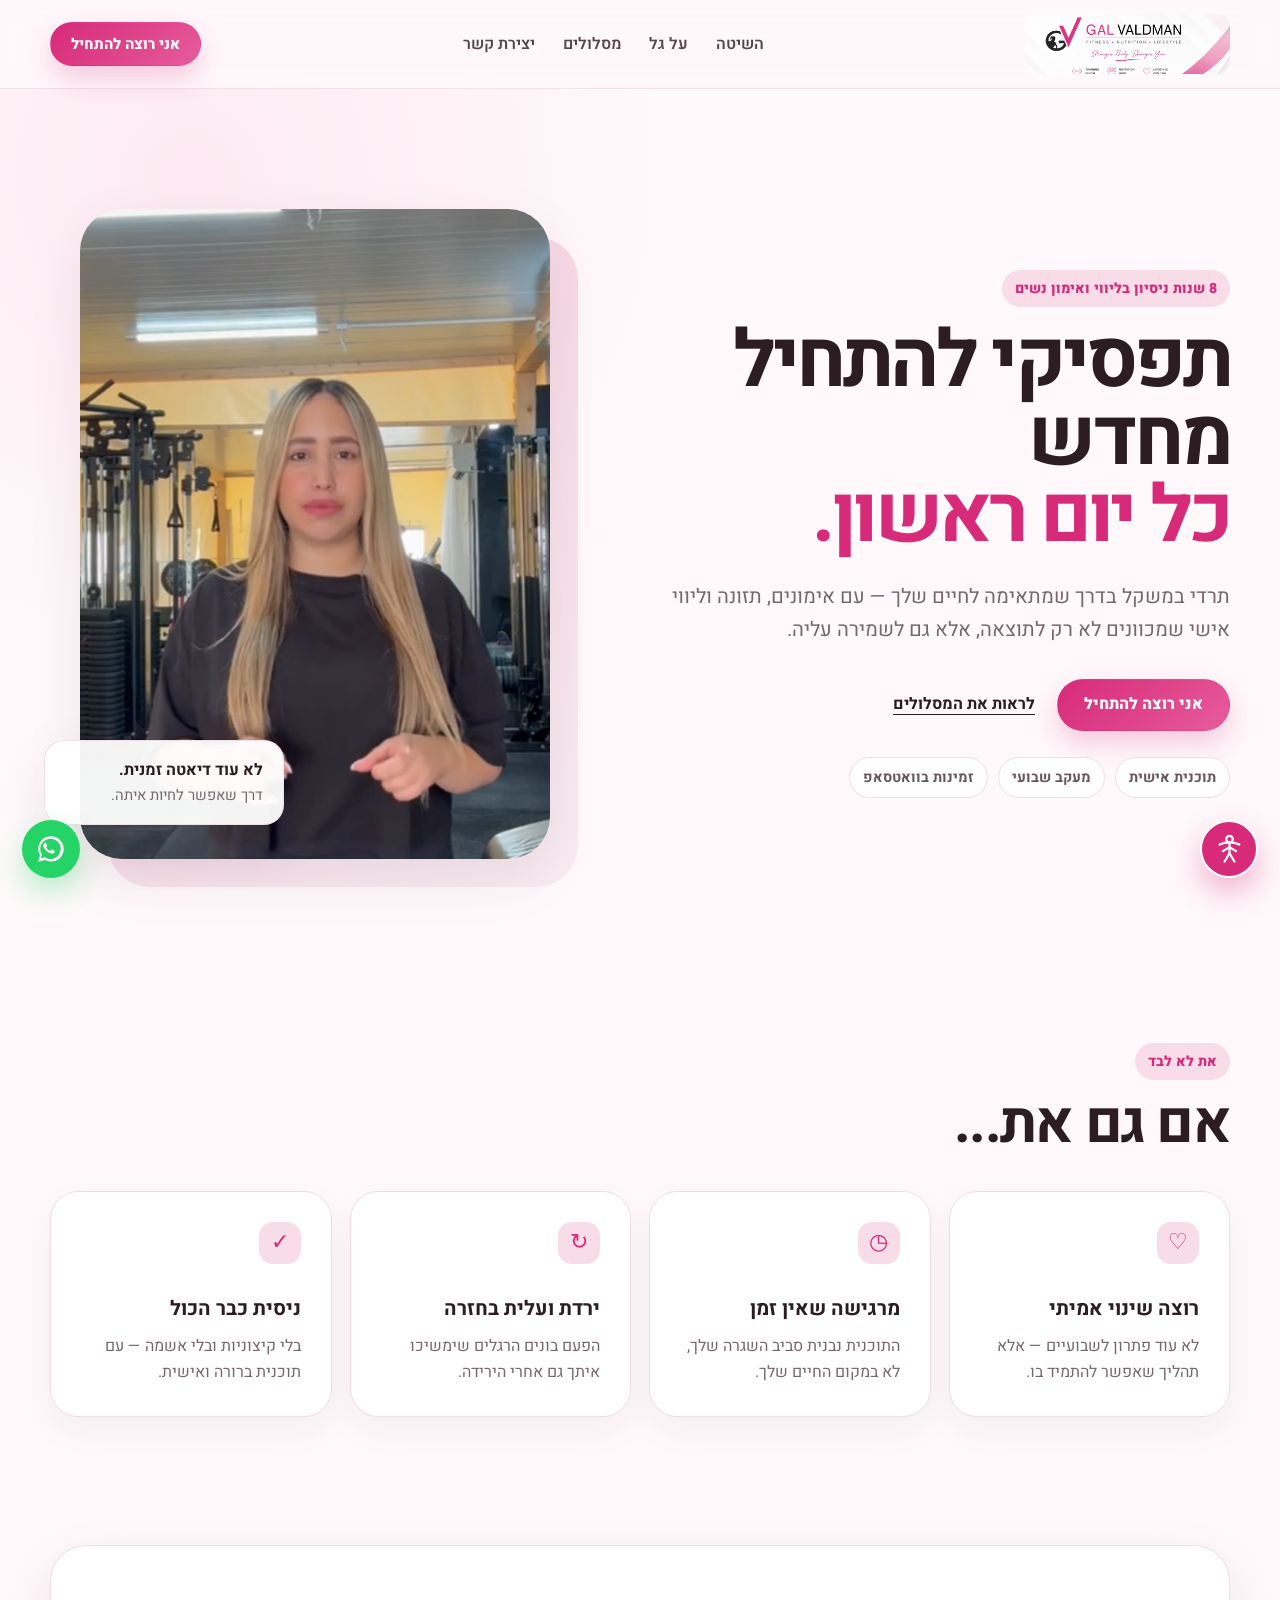
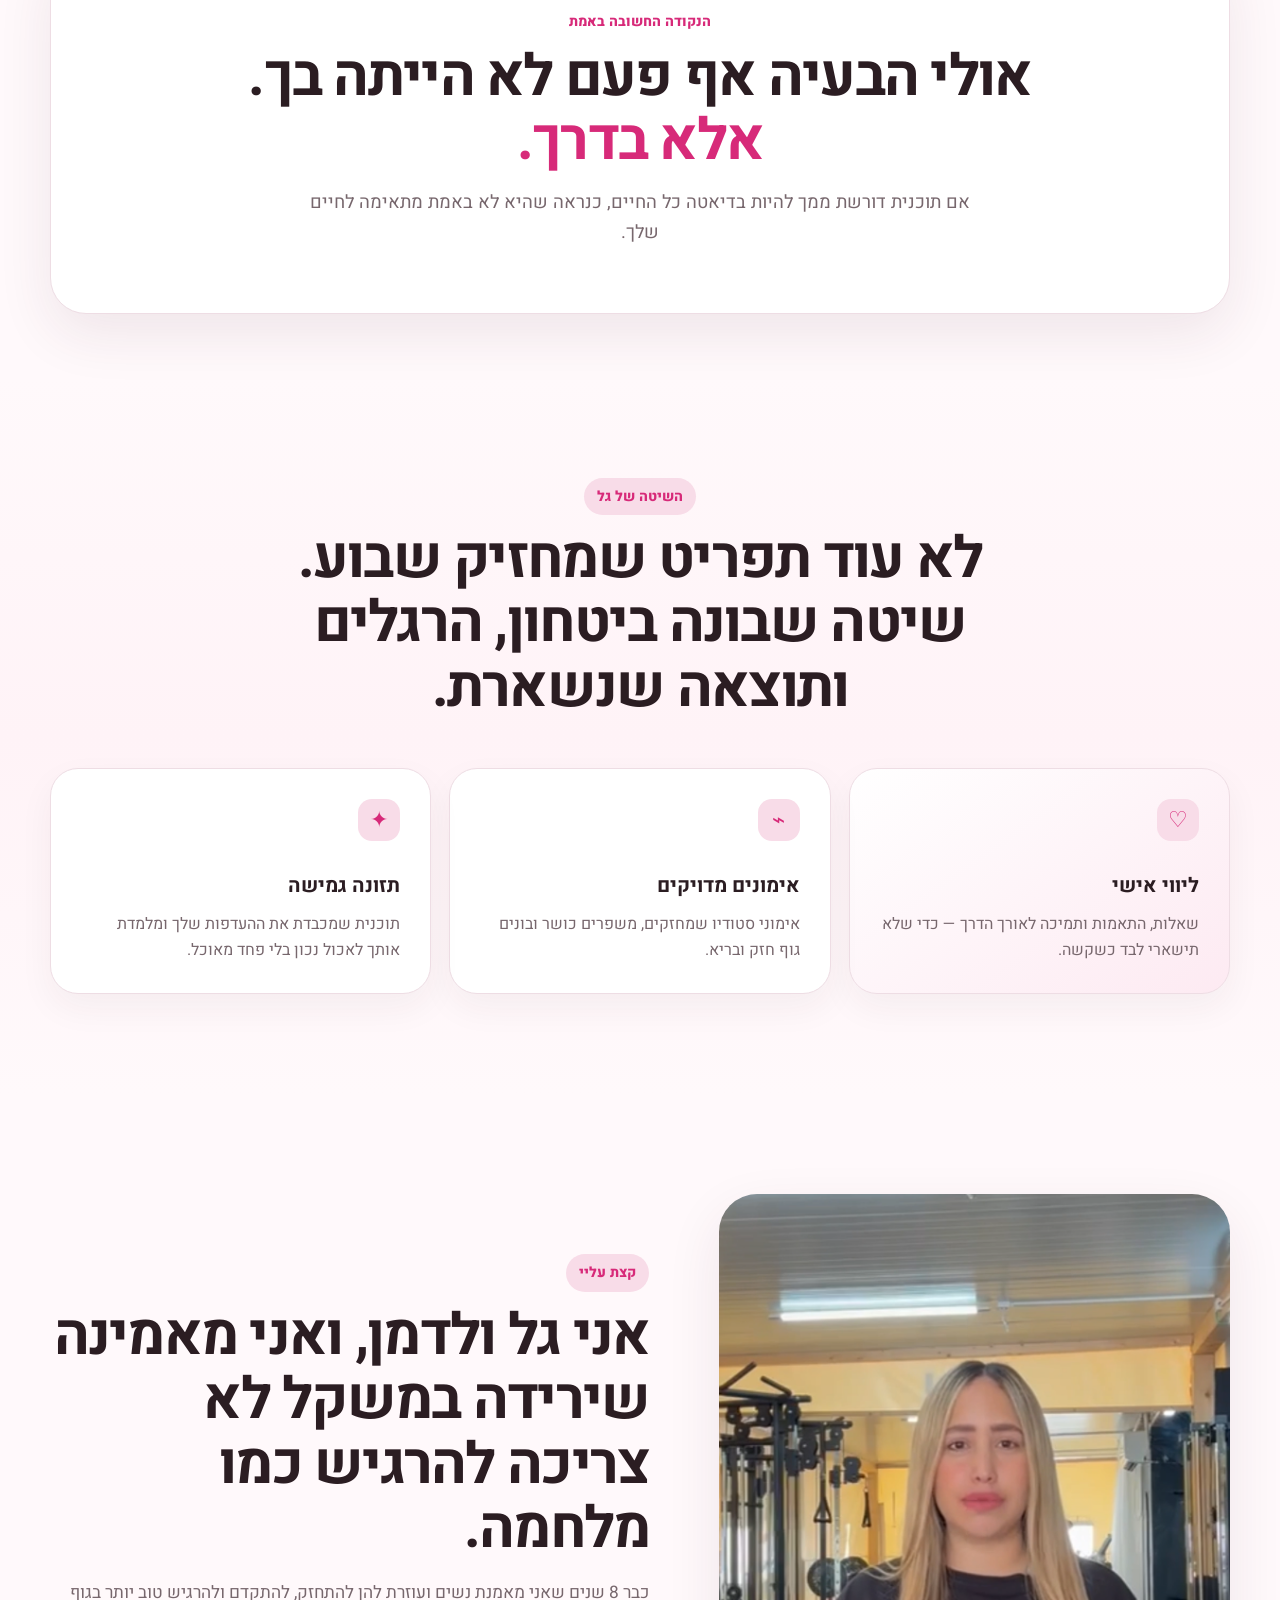
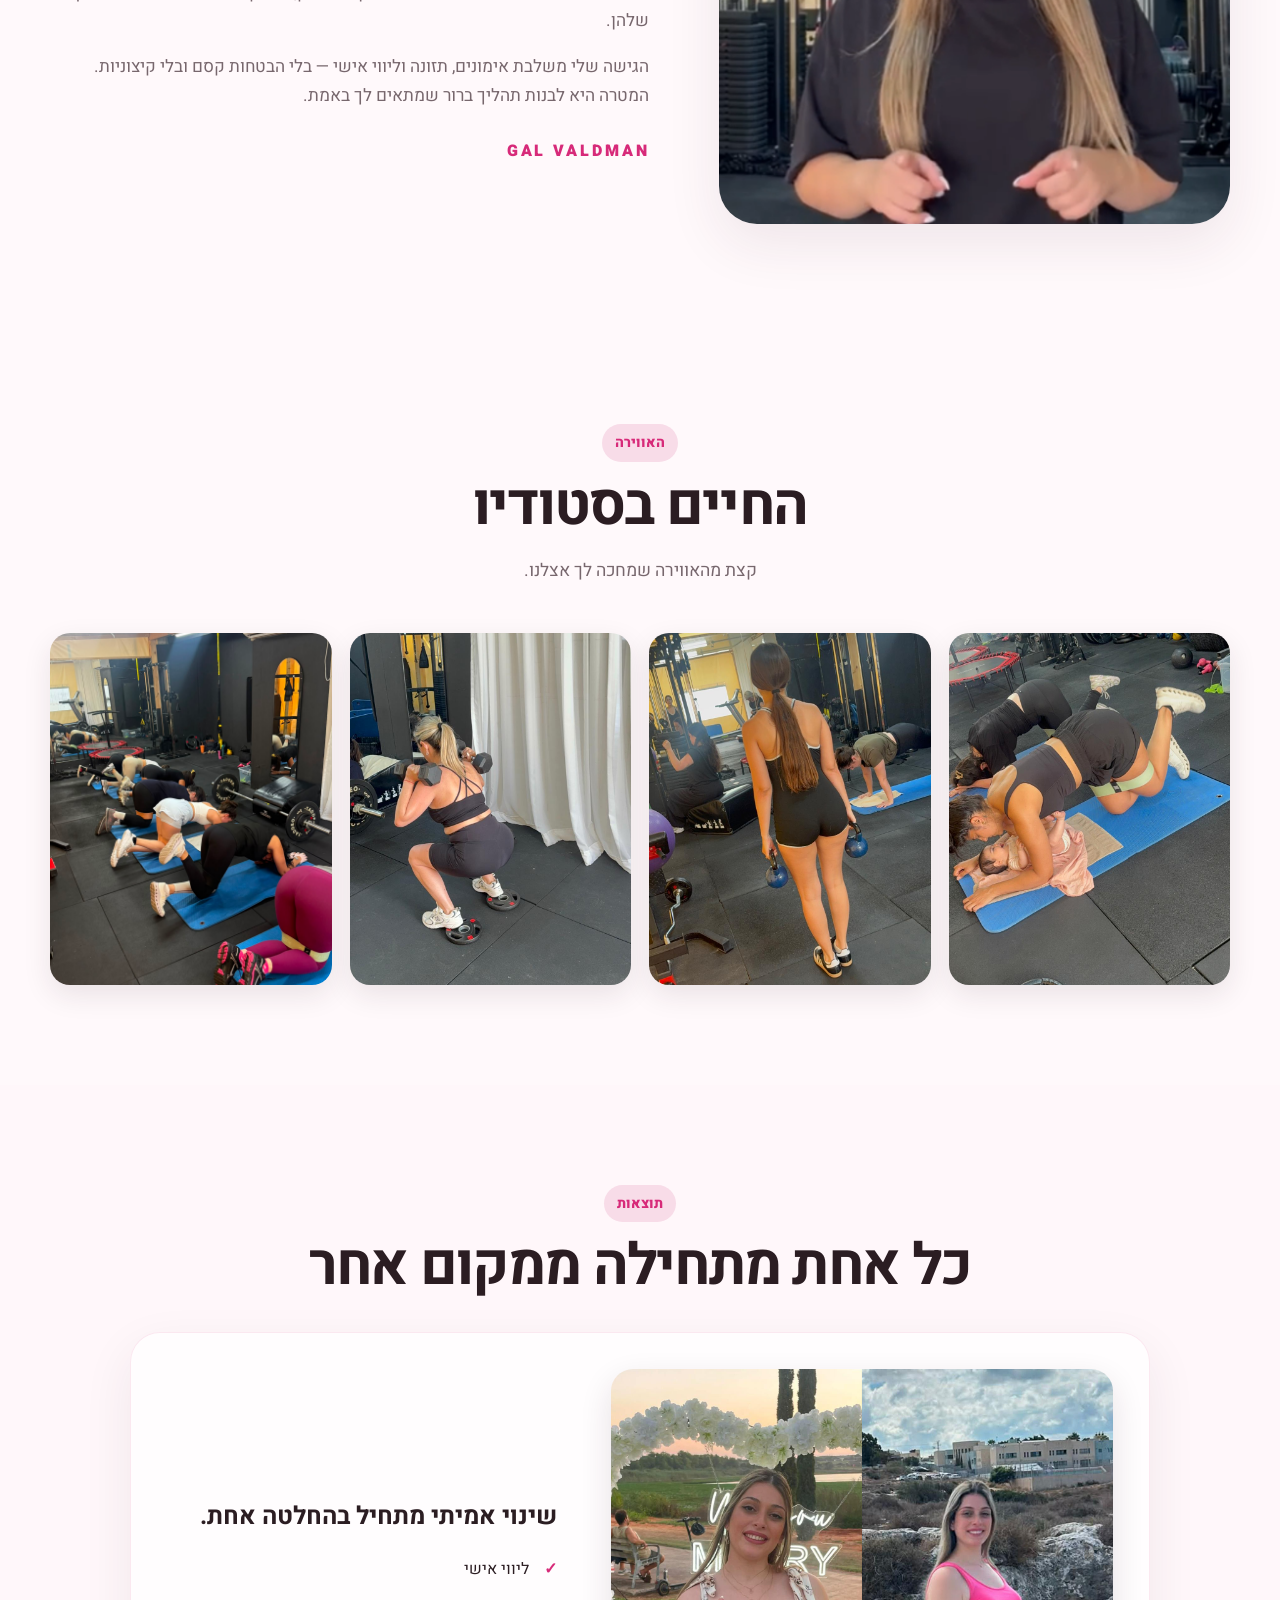
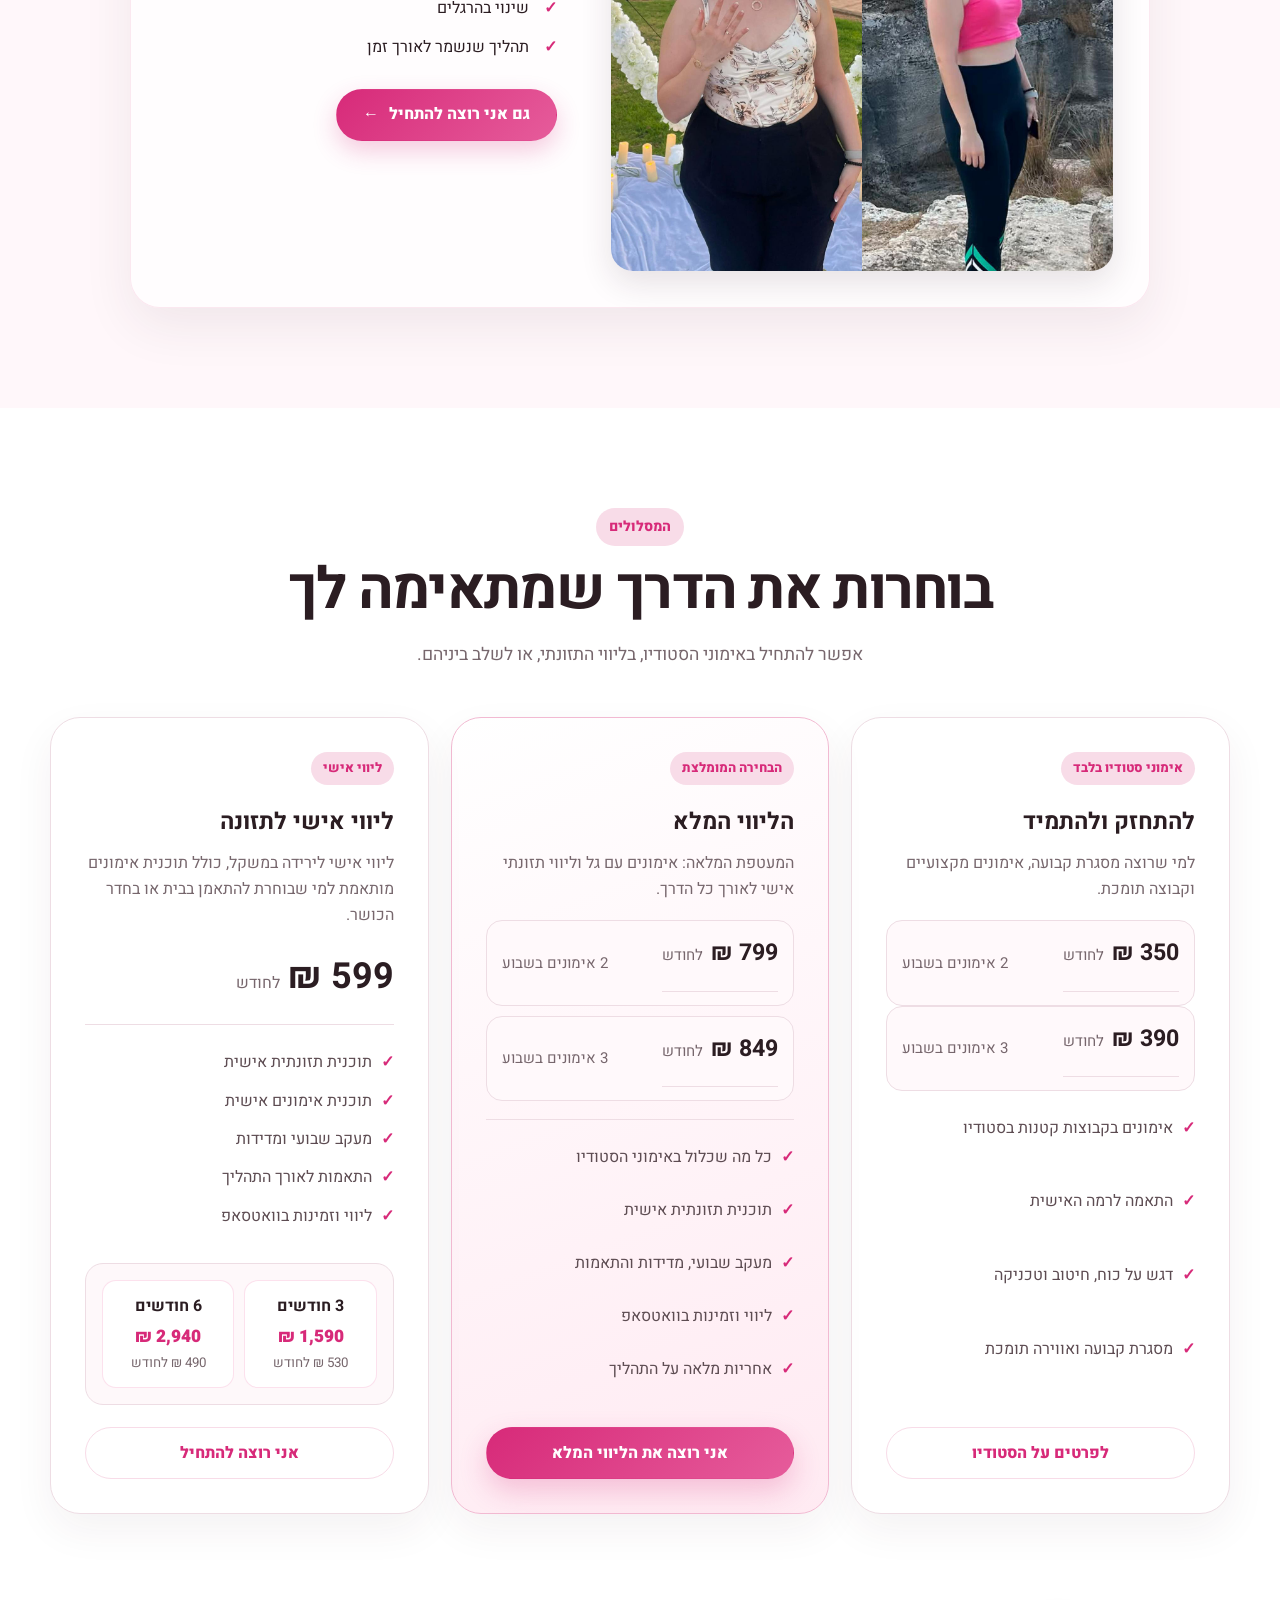
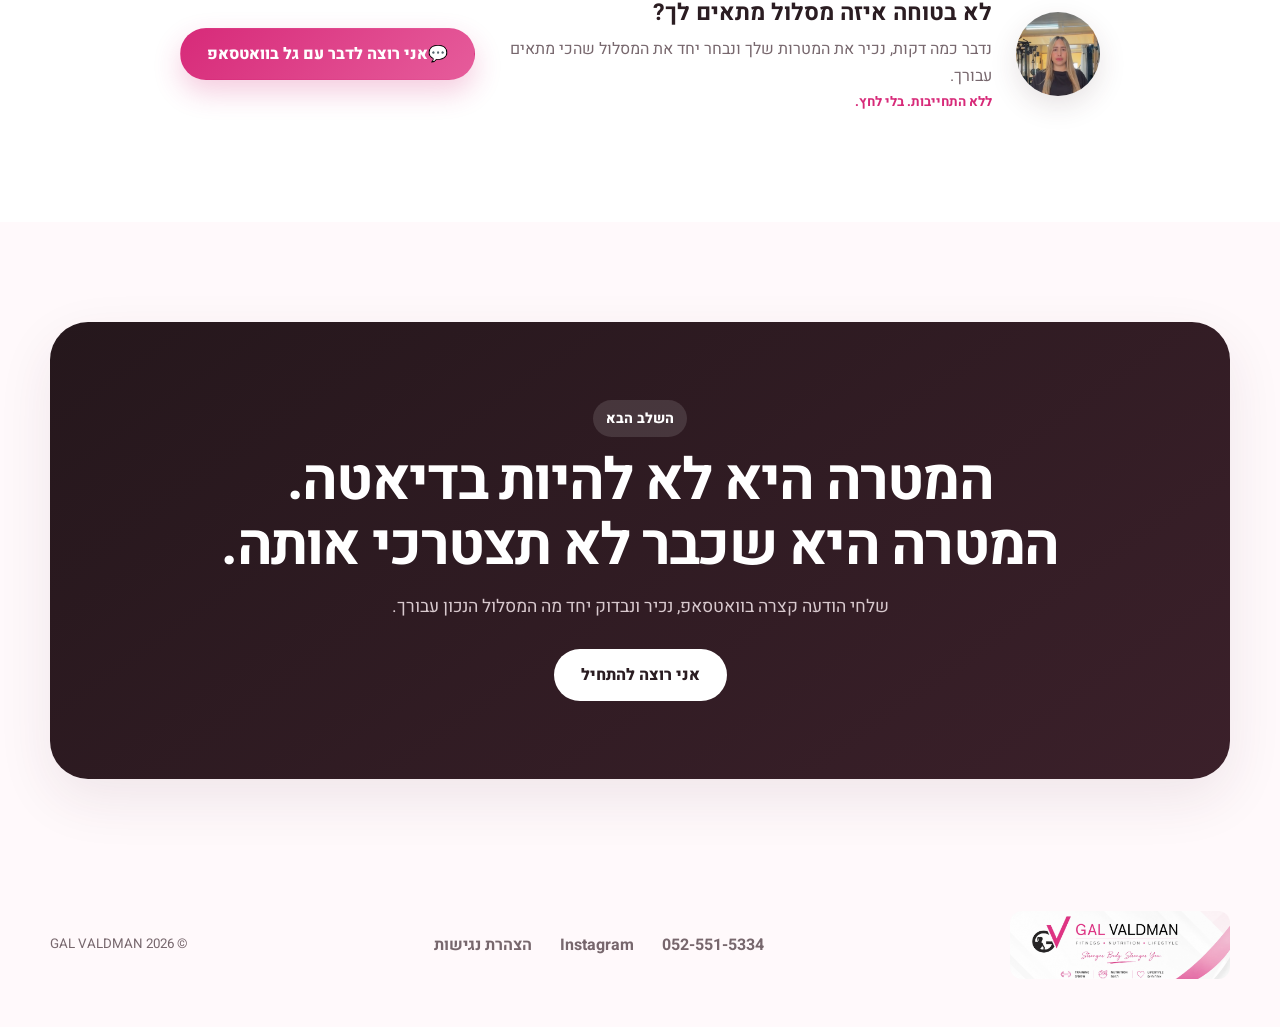
==== commit 359689fe: "feat: add accessibility support and split assets into separate files" ====
--- a/index.html
+++ b/index.html
@@ -77,12 +77,30 @@
   <link rel="preconnect" href="https://fonts.googleapis.com" />
   <link rel="preconnect" href="https://fonts.gstatic.com" crossorigin />
 
-  <link
+    <link
     href="https://fonts.googleapis.com/css2?family=Heebo:wght@400;500;600;700;800;900&display=swap"
     rel="stylesheet"
   />
 
+  <!-- Google tag (gtag.js) -->
+  <script
+    async
+    src="https://www.googletagmanager.com/gtag/js?id=G-RJX2MVW5FH"
+  ></script>
+
+  <script>
+    window.dataLayer = window.dataLayer || [];
+
+    function gtag() {
+      dataLayer.push(arguments);
+    }
+
+    gtag('js', new Date());
+    gtag('config', 'G-RJX2MVW5FH');
+  </script>
+
   <link rel="stylesheet" href="styles.css" />
+  <link rel="stylesheet" href="accessibility.css" />
 </head>
 
 <body>
@@ -764,6 +782,7 @@
   </a>
 
   <script src="script.js"></script>
+  <script src="accessibility.js"></script>
 
 </body>
-</html>+</html>
--- a/styles.css
+++ b/styles.css
@@ -876,230 +876,3 @@
     max-width: 270px;
   }
 }
-
-/* =========================================
-   Accessibility improvements
-========================================= */
-
-/* Focus ברור למשתמשי מקלדת */
-a:focus-visible,
-button:focus-visible,
-input:focus-visible,
-textarea:focus-visible,
-select:focus-visible,
-[tabindex]:focus-visible {
-  outline: 3px solid #111;
-  outline-offset: 4px;
-  border-radius: 8px;
-}
-
-/* Focus מותאם לכפתורים כהים/ורודים */
-.button:focus-visible,
-.whatsapp-float:focus-visible {
-  outline: 3px solid #111;
-  outline-offset: 4px;
-}
-
-/* שיפור קישור הדילוג */
-.skip-link {
-  text-decoration: none;
-  font-weight: 800;
-}
-
-.skip-link:focus-visible {
-  top: 20px;
-  outline: 3px solid #fff;
-  outline-offset: 3px;
-}
-
-/* שמירה על נראות גם בקישורי הניווט */
-.main-nav a:focus-visible,
-.footer-links a:focus-visible,
-.text-link:focus-visible {
-  color: var(--pink-dark);
-  text-decoration: underline;
-  text-decoration-thickness: 2px;
-  text-underline-offset: 5px;
-}
-
-/* כפתור התפריט במובייל */
-.menu-toggle {
-  cursor: pointer;
-  border-radius: 10px;
-}
-
-.menu-toggle:hover {
-  background: var(--pink-soft);
-}
-
-.menu-toggle:focus-visible {
-  background: var(--pink-soft);
-}
-
-/* מונע מצב שבו התוכן מוסתר מתחת לכותרת הדביקה */
-section[id],
-main[id] {
-  scroll-margin-top: 110px;
-}
-
-/* אזורי לחיצה נוחים יותר במובייל */
-@media (max-width: 980px) {
-  .main-nav a {
-    min-height: 44px;
-    display: flex;
-    align-items: center;
-    justify-content: center;
-    width: 100%;
-    border-radius: 10px;
-  }
-
-  .menu-toggle {
-    min-width: 44px;
-    min-height: 44px;
-    display: grid;
-    place-content: center;
-  }
-}
-
-/* התאמה למשתמשים שמבקשים פחות תנועה */
-@media (prefers-reduced-motion: reduce) {
-  html {
-    scroll-behavior: auto;
-  }
-
-  *,
-  *::before,
-  *::after {
-    animation-duration: 0.01ms !important;
-    animation-iteration-count: 1 !important;
-    transition-duration: 0.01ms !important;
-    scroll-behavior: auto !important;
-  }
-
-  .reveal {
-    opacity: 1;
-    transform: none;
-  }
-
-  .button:hover,
-  .whatsapp-float:hover,
-  .studio-gallery img:hover,
-  .ba-button:hover span {
-    transform: none;
-  }
-}
-
-/* תמיכה במצב ניגודיות גבוהה של Windows */
-@media (forced-colors: active) {
-  .button,
-  .eyebrow,
-  .plan-tag,
-  .trust-row span,
-  .card,
-  .price-card,
-  .statement-box,
-  .cta-box,
-  .main-nav {
-    border: 1px solid ButtonText;
-  }
-
-  .button,
-  .whatsapp-float {
-    forced-color-adjust: auto;
-  }
-}
-
-/* =========================================
-   Accessibility statement page
-========================================= */
-
-.accessibility-content {
-  max-width: 900px;
-  margin-inline: auto;
-  background: var(--surface);
-  border: 1px solid var(--line);
-  border-radius: 30px;
-  padding: 48px;
-  box-shadow: var(--shadow);
-}
-
-.accessibility-content section + section {
-  margin-top: 42px;
-  padding-top: 36px;
-  border-top: 1px solid var(--line);
-}
-
-.accessibility-content h2 {
-  margin: 0 0 14px;
-  font-size: clamp(1.55rem, 3vw, 2.2rem);
-  line-height: 1.25;
-  color: var(--ink);
-}
-
-.accessibility-content p {
-  color: var(--muted);
-  margin: 0 0 14px;
-}
-
-.accessibility-content ul {
-  margin: 18px 0 0;
-  padding-right: 24px;
-  color: var(--muted);
-}
-
-.accessibility-content li {
-  margin-bottom: 10px;
-}
-
-.accessibility-content a {
-  color: var(--pink-dark);
-  font-weight: 700;
-  text-underline-offset: 4px;
-}
-
-.accessibility-content a:hover {
-  color: var(--pink);
-}
-
-.accessibility-content address {
-  font-style: normal;
-  margin-top: 20px;
-  padding: 22px;
-  border-radius: 18px;
-  background: var(--surface-soft);
-  border: 1px solid var(--line);
-}
-
-.accessibility-content address p:last-child {
-  margin-bottom: 0;
-}
-
-.accessibility-content time {
-  font-weight: 700;
-  color: var(--ink);
-}
-
-/* מובייל - דף הצהרת נגישות */
-@media (max-width: 680px) {
-  .accessibility-content {
-    padding: 26px 20px;
-    border-radius: 22px;
-  }
-
-  .accessibility-content section + section {
-    margin-top: 30px;
-    padding-top: 26px;
-  }
-
-  .accessibility-content h2 {
-    font-size: 1.45rem;
-  }
-
-  .accessibility-content ul {
-    padding-right: 20px;
-  }
-
-  .accessibility-content address {
-    padding: 18px;
-  }
-}
--- a/accessibility.css
+++ b/accessibility.css
@@ -0,0 +1,512 @@
+/* =========================================
+   בסיס נגישות כללי
+========================================= */
+
+[hidden] {
+  display: none !important;
+}
+
+a:focus-visible,
+button:focus-visible,
+input:focus-visible,
+textarea:focus-visible,
+select:focus-visible,
+[tabindex]:focus-visible {
+  outline: 3px solid #111;
+  outline-offset: 4px;
+  border-radius: 8px;
+}
+
+.skip-link {
+  text-decoration: none;
+  font-weight: 800;
+}
+
+.skip-link:focus-visible {
+  top: 20px;
+  outline: 3px solid #fff;
+  outline-offset: 3px;
+}
+
+.main-nav a:focus-visible,
+.footer-links a:focus-visible,
+.text-link:focus-visible {
+  color: var(--pink-dark);
+  text-decoration: underline;
+  text-decoration-thickness: 2px;
+  text-underline-offset: 5px;
+}
+
+.menu-toggle {
+  cursor: pointer;
+  border-radius: 10px;
+}
+
+.menu-toggle:hover,
+.menu-toggle:focus-visible {
+  background: var(--pink-soft);
+}
+
+section[id],
+main[id] {
+  scroll-margin-top: 110px;
+}
+
+@media (max-width: 980px) {
+  .main-nav a {
+    min-height: 44px;
+    display: flex;
+    align-items: center;
+    justify-content: center;
+    width: 100%;
+    border-radius: 10px;
+  }
+
+  .menu-toggle {
+    min-width: 44px;
+    min-height: 44px;
+    display: grid;
+    place-content: center;
+  }
+}
+
+/* =========================================
+   דף הצהרת נגישות
+========================================= */
+
+.accessibility-content {
+  max-width: 900px;
+  margin-inline: auto;
+  background: var(--surface);
+  border: 1px solid var(--line);
+  border-radius: 30px;
+  padding: 48px;
+  box-shadow: var(--shadow);
+}
+
+.accessibility-content section + section {
+  margin-top: 42px;
+  padding-top: 36px;
+  border-top: 1px solid var(--line);
+}
+
+.accessibility-content h2 {
+  margin: 0 0 14px;
+  font-size: clamp(1.55rem, 3vw, 2.2rem);
+  line-height: 1.25;
+  color: var(--ink);
+}
+
+.accessibility-content p {
+  color: var(--muted);
+  margin: 0 0 14px;
+}
+
+.accessibility-content ul {
+  margin: 18px 0 0;
+  padding-right: 24px;
+  color: var(--muted);
+}
+
+.accessibility-content li {
+  margin-bottom: 10px;
+}
+
+.accessibility-content a {
+  color: var(--pink-dark);
+  font-weight: 700;
+  text-underline-offset: 4px;
+}
+
+.accessibility-content address {
+  font-style: normal;
+  margin-top: 20px;
+  padding: 22px;
+  border-radius: 18px;
+  background: var(--surface-soft);
+  border: 1px solid var(--line);
+}
+
+/* =========================================
+   תפריט נגישות
+========================================= */
+
+.accessibility-widget {
+  position: relative;
+  z-index: 5000;
+}
+
+.accessibility-toggle {
+  position: fixed;
+  right: 22px;
+  bottom: 22px;
+  width: 58px;
+  height: 58px;
+  display: grid;
+  place-items: center;
+  padding: 0;
+  border: 2px solid #fff;
+  border-radius: 50%;
+  background: var(--pink);
+  color: #fff;
+  box-shadow: 0 14px 30px rgba(215, 42, 121, .34);
+  cursor: pointer;
+  z-index: 5002;
+  transition: transform .2s ease, box-shadow .2s ease;
+}
+
+.accessibility-toggle:hover {
+  transform: translateY(-3px);
+  box-shadow: 0 18px 36px rgba(215, 42, 121, .42);
+}
+
+.accessibility-toggle svg {
+  width: 35px;
+  height: 35px;
+  fill: none;
+  stroke: currentColor;
+  stroke-width: 4;
+  stroke-linecap: round;
+  stroke-linejoin: round;
+}
+
+.accessibility-panel {
+  position: fixed;
+  right: 22px;
+  bottom: 94px;
+  width: min(410px, calc(100vw - 44px));
+  max-height: calc(100vh - 120px);
+  overflow-y: auto;
+  padding: 18px;
+  border: 1px solid var(--line);
+  border-radius: 26px;
+  background: #fff;
+  color: #2b1d22;
+  box-shadow: 0 24px 70px rgba(43, 29, 34, .24);
+  z-index: 5001;
+}
+
+.accessibility-panel-header {
+  display: flex;
+  align-items: center;
+  justify-content: space-between;
+  gap: 16px;
+  padding-bottom: 14px;
+  border-bottom: 1px solid var(--line);
+}
+
+.accessibility-panel-header h2 {
+  margin: 0;
+  color: #2b1d22;
+  font-size: 1.35rem;
+}
+
+.accessibility-close {
+  width: 42px;
+  height: 42px;
+  border: 1px solid var(--line);
+  border-radius: 50%;
+  background: #fff;
+  color: #2b1d22;
+  font-size: 1.7rem;
+  line-height: 1;
+  cursor: pointer;
+}
+
+.accessibility-options {
+  display: grid;
+  grid-template-columns: repeat(2, minmax(0, 1fr));
+  gap: 10px;
+  margin-top: 16px;
+}
+
+.accessibility-option {
+  min-height: 104px;
+  display: flex;
+  flex-direction: column;
+  align-items: center;
+  justify-content: center;
+  gap: 8px;
+  padding: 12px 8px;
+  border: 1px solid var(--line);
+  border-radius: 18px;
+  background: #fff9fb;
+  color: #2b1d22;
+  font-weight: 700;
+  cursor: pointer;
+}
+
+.accessibility-option:hover {
+  border-color: var(--pink);
+  background: #fff2f6;
+}
+
+.accessibility-option[aria-pressed="true"] {
+  border-color: var(--pink);
+  background: var(--pink);
+  color: #fff;
+}
+
+.accessibility-option-icon {
+  display: grid;
+  place-items: center;
+  min-height: 32px;
+  font-size: 1.55rem;
+  font-weight: 900;
+}
+
+.accessibility-contrast-icon,
+.accessibility-grayscale-icon {
+  width: 30px;
+  height: 30px;
+  border: 2px solid currentColor;
+  border-radius: 50%;
+}
+
+.accessibility-contrast-icon {
+  background: linear-gradient(90deg, currentColor 50%, transparent 50%);
+}
+
+.accessibility-grayscale-icon {
+  background: linear-gradient(90deg, #222 50%, #ddd 50%);
+}
+
+.accessibility-text-status {
+  margin-top: 14px;
+  padding: 11px 14px;
+  border: 1px solid var(--line);
+  border-radius: 14px;
+  background: #fff9fb;
+  color: #2b1d22;
+  text-align: center;
+}
+
+.accessibility-reset,
+.accessibility-statement-link {
+  min-height: 46px;
+  width: 100%;
+  display: flex;
+  align-items: center;
+  justify-content: center;
+  gap: 8px;
+  margin-top: 10px;
+  padding: 10px 16px;
+  border-radius: 14px;
+  font-weight: 800;
+  text-decoration: none;
+}
+
+.accessibility-reset {
+  border: 1px solid #2b1d22;
+  background: #fff;
+  color: #2b1d22;
+  cursor: pointer;
+}
+
+.accessibility-statement-link {
+  border: 1px solid var(--pink);
+  background: var(--pink);
+  color: #fff;
+}
+
+.accessibility-reading-guide {
+  display: none;
+  position: fixed;
+  left: 0;
+  right: 0;
+  height: 4px;
+  background: #e60000;
+  box-shadow: 0 0 0 2px #fff;
+  pointer-events: none;
+  z-index: 4999;
+  transform: translateY(-50%);
+}
+
+html.accessibility-reading-guide-active .accessibility-reading-guide {
+  display: block;
+}
+
+/* =========================================
+   מצבי נגישות
+========================================= */
+
+html.accessibility-readable-font body,
+html.accessibility-readable-font button,
+html.accessibility-readable-font input,
+html.accessibility-readable-font textarea,
+html.accessibility-readable-font select {
+  font-family: Arial, sans-serif !important;
+}
+
+html.accessibility-grayscale body {
+  filter: grayscale(1);
+}
+
+html.accessibility-highlight-links body a:not(.button):not(.accessibility-statement-link) {
+  color: #0000ee !important;
+  background: #ffff00 !important;
+  text-decoration: underline !important;
+  text-decoration-thickness: 3px !important;
+  text-underline-offset: 4px !important;
+}
+
+html.accessibility-stop-animations *,
+html.accessibility-stop-animations *::before,
+html.accessibility-stop-animations *::after {
+  animation: none !important;
+  transition: none !important;
+  scroll-behavior: auto !important;
+}
+
+html.accessibility-stop-animations .reveal {
+  opacity: 1 !important;
+  transform: none !important;
+}
+
+/*
+  ניגודיות גבוהה מוחלת על תוכן האתר,
+  אך החלונית מקבלת עיצוב קבוע וברור כדי שתמיד יהיה אפשר לכבות או לאפס.
+*/
+html.accessibility-high-contrast body {
+  background: #000 !important;
+  color: #fff !important;
+}
+
+html.accessibility-high-contrast body
+  :where(header, main, footer, section, article, div, nav) {
+  border-color: #fff !important;
+}
+
+html.accessibility-high-contrast body
+  :where(main, footer, .site-header, .card, .price-card, .statement-box,
+  .cta-box, .ba-card, .accessibility-content) {
+  background: #000 !important;
+  background-image: none !important;
+  color: #fff !important;
+}
+
+html.accessibility-high-contrast body
+  :where(h1, h2, h3, h4, p, span, small, strong, li, a) {
+  color: #fff !important;
+}
+
+html.accessibility-high-contrast body a {
+  color: #ffff00 !important;
+  text-decoration: underline !important;
+}
+
+html.accessibility-high-contrast .accessibility-widget,
+html.accessibility-high-contrast .accessibility-widget * {
+  filter: none !important;
+}
+
+html.accessibility-high-contrast .accessibility-panel {
+  background: #fff !important;
+  color: #111 !important;
+  border: 4px solid #ffff00 !important;
+}
+
+html.accessibility-high-contrast .accessibility-panel
+  :where(h2, span, strong) {
+  color: #111 !important;
+}
+
+html.accessibility-high-contrast .accessibility-option,
+html.accessibility-high-contrast .accessibility-close,
+html.accessibility-high-contrast .accessibility-reset,
+html.accessibility-high-contrast .accessibility-text-status {
+  background: #fff !important;
+  color: #111 !important;
+  border-color: #111 !important;
+}
+
+html.accessibility-high-contrast
+  .accessibility-option[aria-pressed="true"] {
+  background: #ffff00 !important;
+  color: #000 !important;
+  border-color: #000 !important;
+}
+
+html.accessibility-high-contrast
+  .accessibility-option[aria-pressed="true"] span {
+  color: #000 !important;
+}
+
+html.accessibility-high-contrast .accessibility-statement-link,
+html.accessibility-high-contrast .accessibility-toggle {
+  background: #ffff00 !important;
+  color: #000 !important;
+  border-color: #fff !important;
+}
+
+/* =========================================
+   התאמות מערכת ומובייל
+========================================= */
+
+@media (prefers-reduced-motion: reduce) {
+  html {
+    scroll-behavior: auto;
+  }
+
+  *,
+  *::before,
+  *::after {
+    animation-duration: .01ms !important;
+    animation-iteration-count: 1 !important;
+    transition-duration: .01ms !important;
+  }
+
+  .reveal {
+    opacity: 1;
+    transform: none;
+  }
+}
+
+@media (forced-colors: active) {
+  .accessibility-toggle,
+  .accessibility-panel,
+  .accessibility-option,
+  .accessibility-close,
+  .accessibility-reset {
+    border: 1px solid ButtonText;
+  }
+}
+
+@media (max-width: 680px) {
+  .accessibility-content {
+    padding: 26px 20px;
+    border-radius: 22px;
+  }
+
+  .accessibility-toggle {
+    right: 14px;
+    bottom: 14px;
+    width: 54px;
+    height: 54px;
+  }
+
+  .accessibility-panel {
+    right: 14px;
+    bottom: 80px;
+    width: calc(100vw - 28px);
+    max-height: calc(100vh - 105px);
+    padding: 14px;
+    border-radius: 22px;
+  }
+
+  .accessibility-option {
+    min-height: 96px;
+    font-size: .88rem;
+  }
+
+  .accessibility-panel-header h2 {
+    font-size: 1.22rem;
+  }
+}
+
+@media (max-width: 380px) {
+  .accessibility-option {
+    min-height: 90px;
+    font-size: .82rem;
+  }
+}
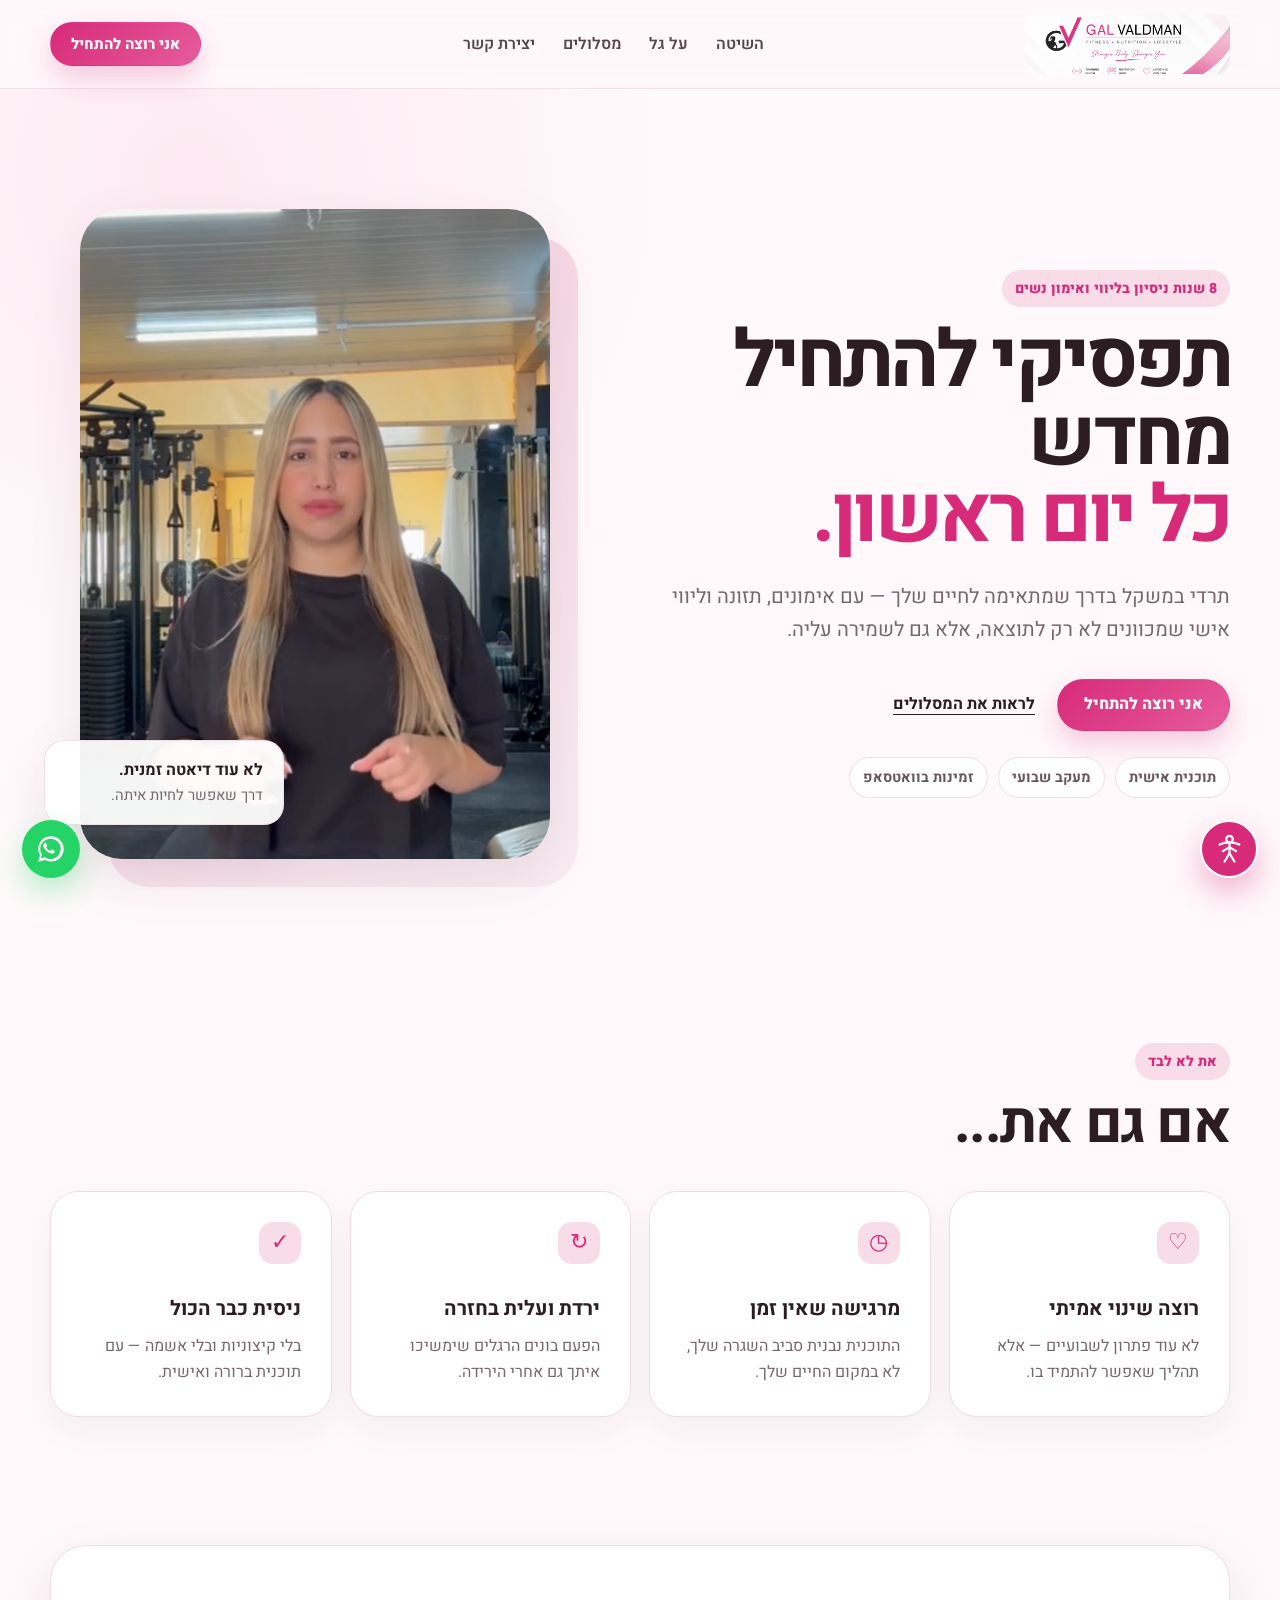
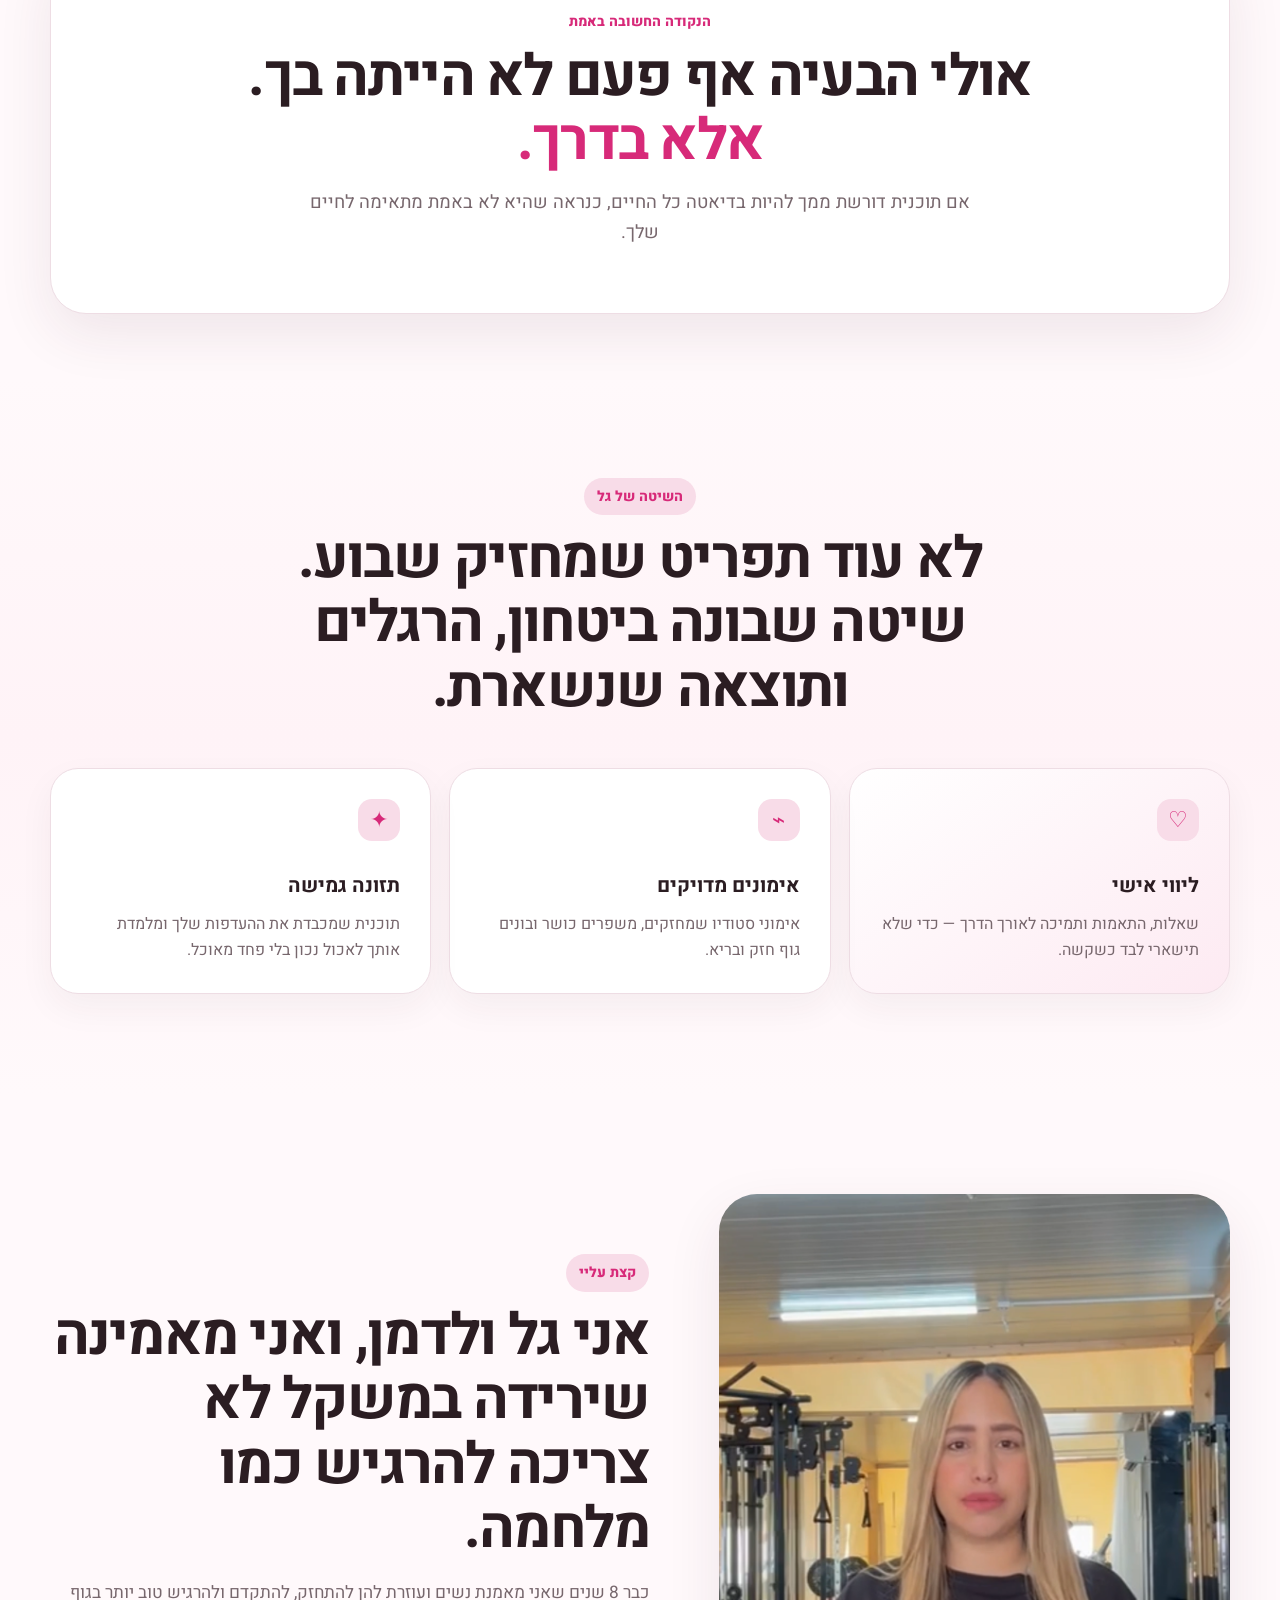
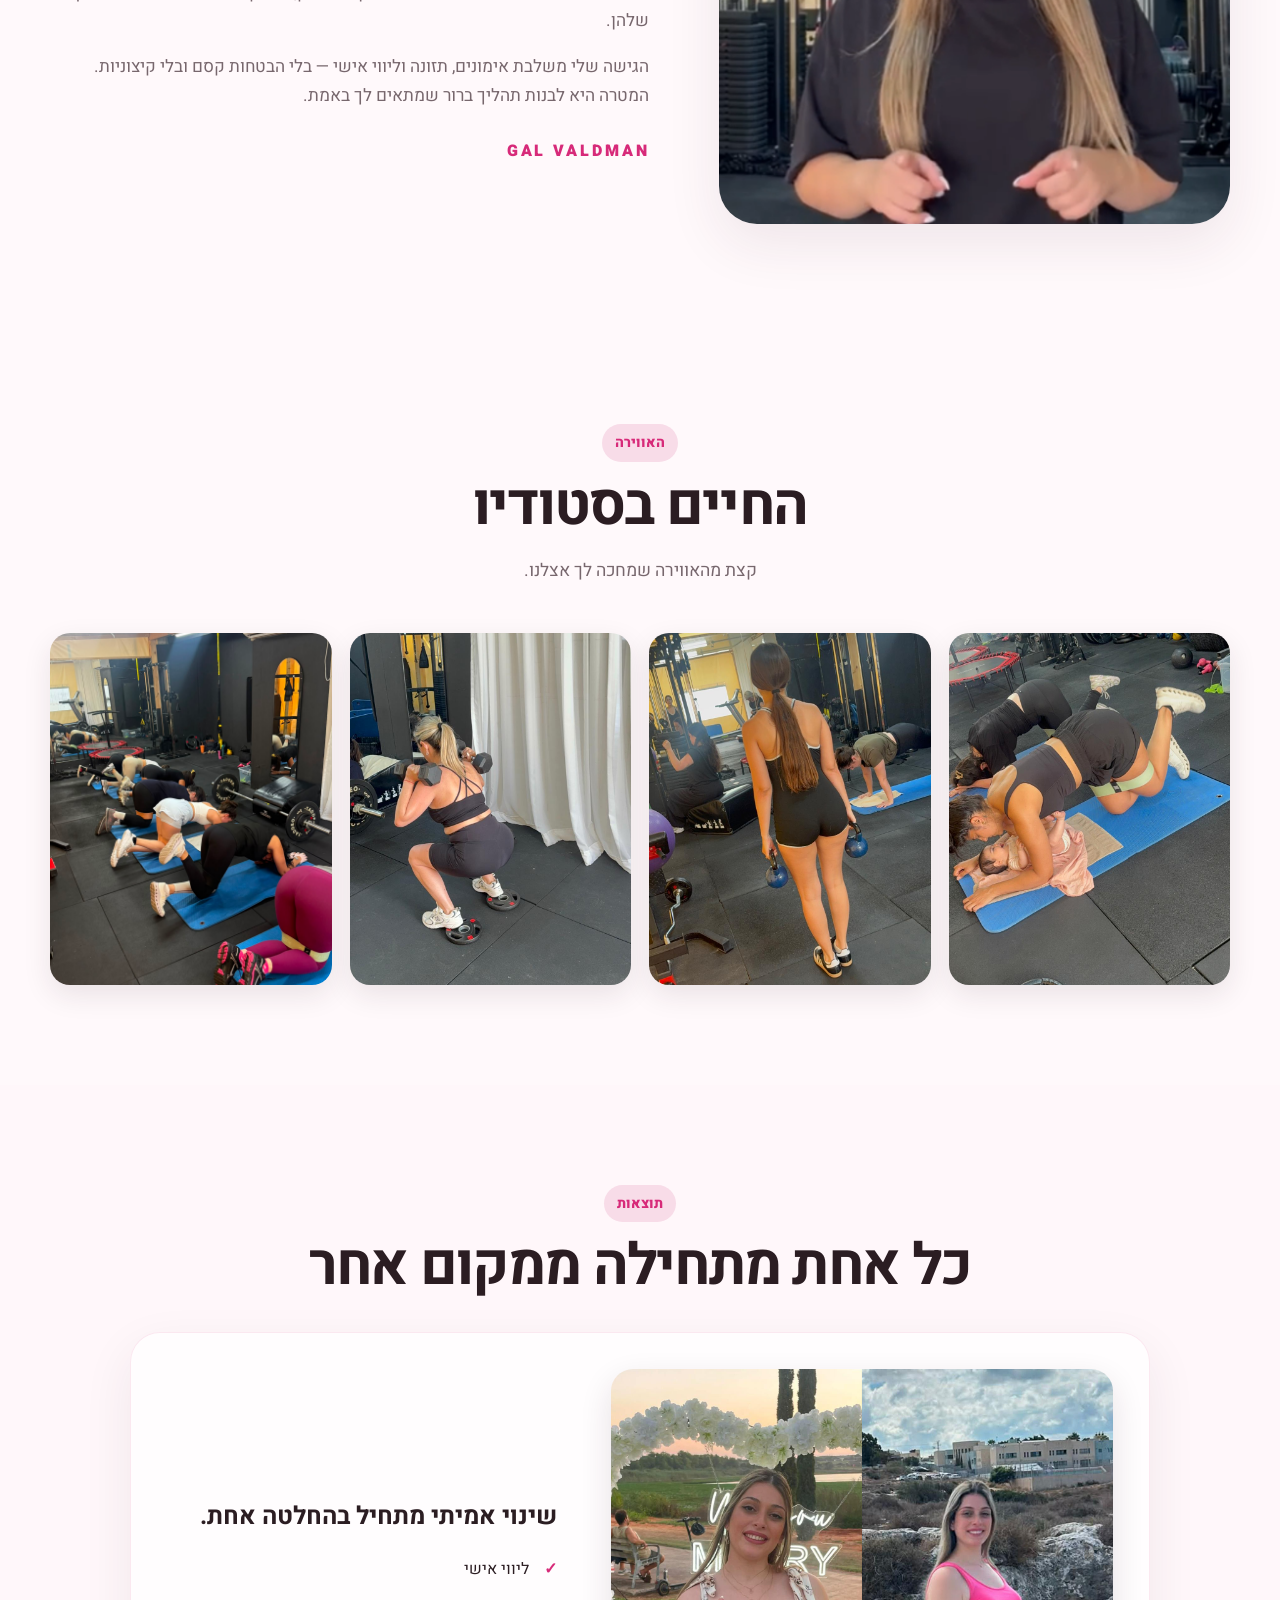
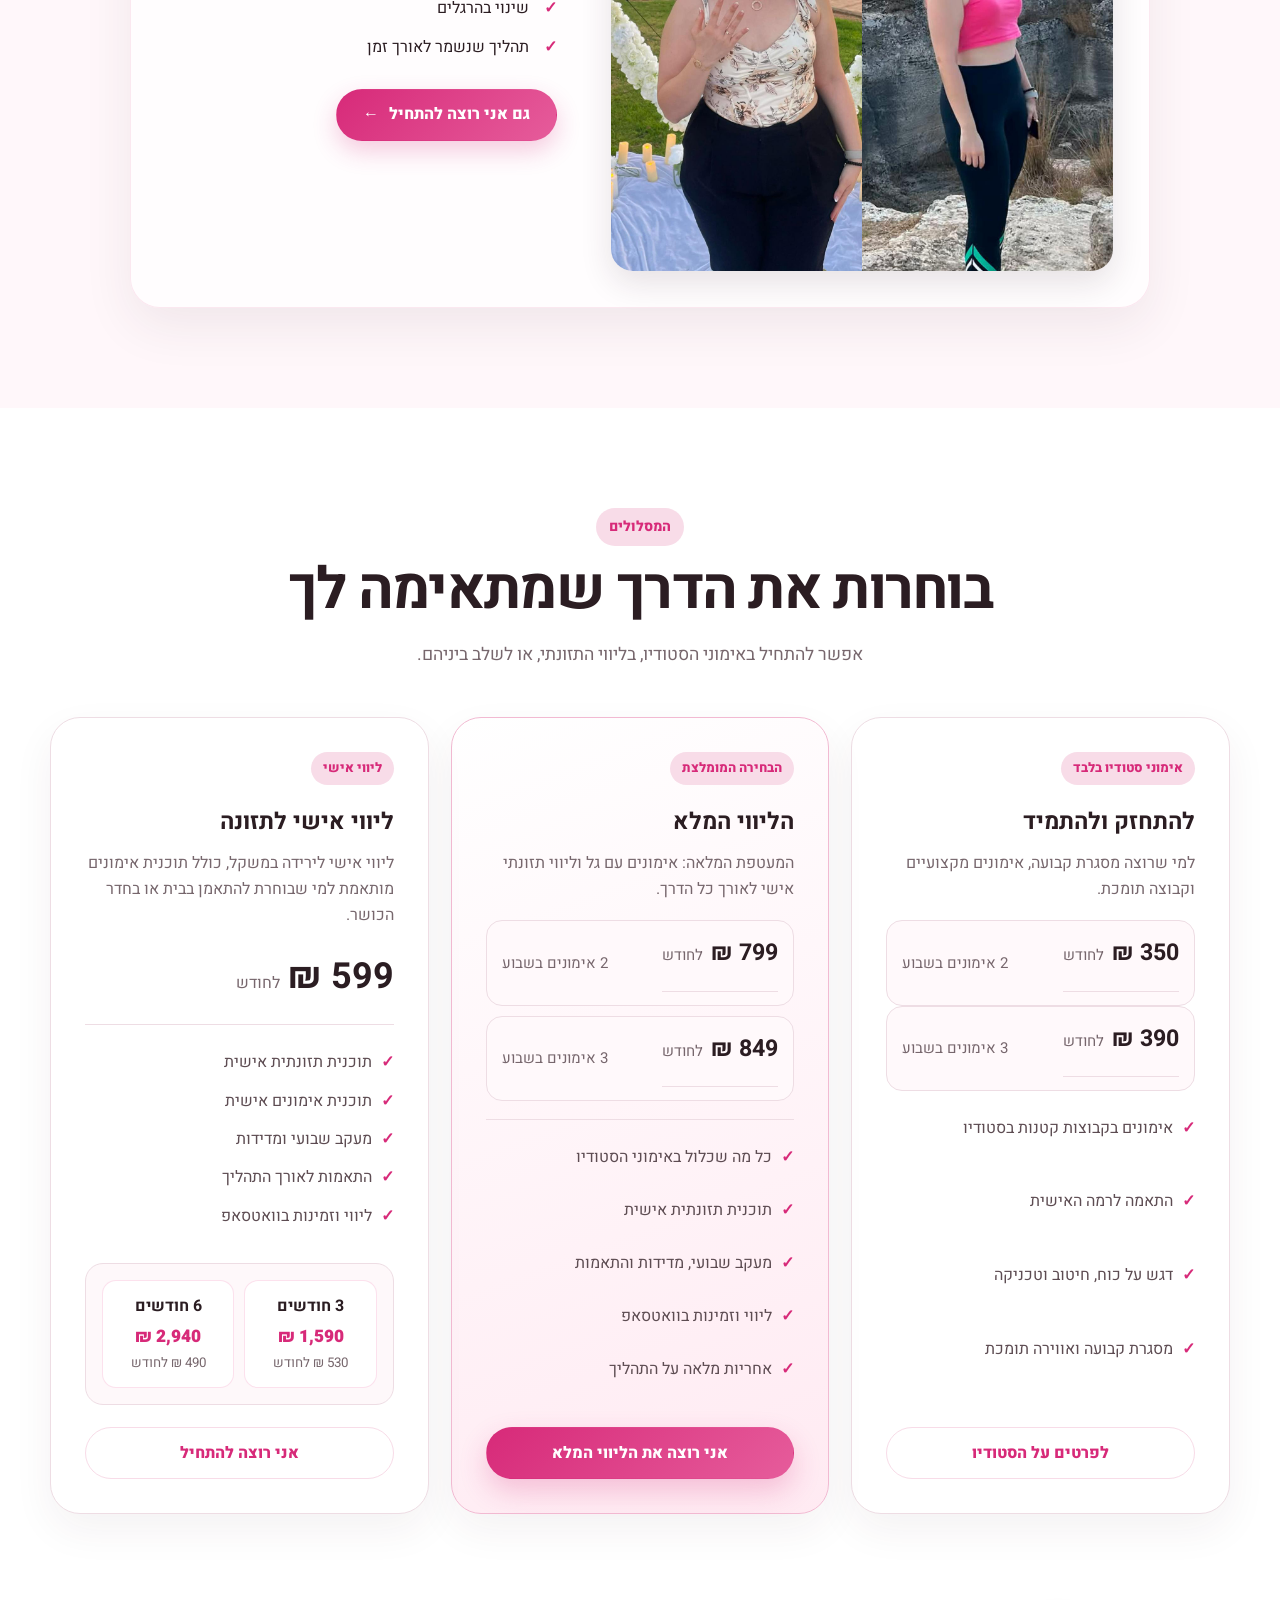
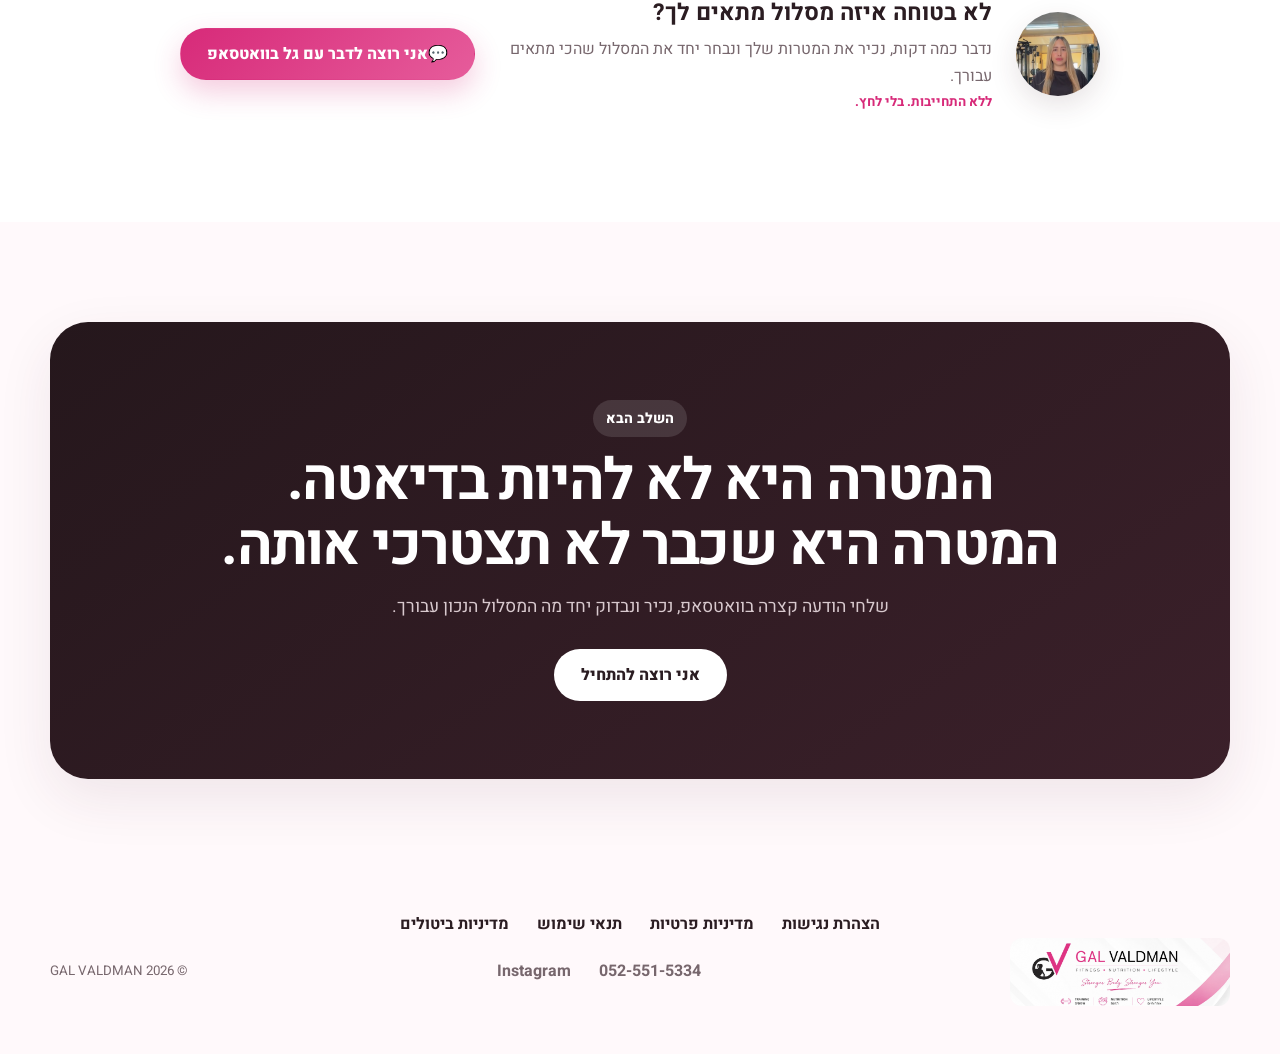
==== commit 69a582b0: "git commit -m "feat: add legal pages and unify site layout"" ====
--- a/index.html
+++ b/index.html
@@ -726,6 +726,14 @@
   </main>
 
   <footer class="site-footer">
+
+    <nav class="footer-links" aria-label="קישורים משפטיים">
+  <a href="accessibility.html">הצהרת נגישות</a>
+  <a href="privacy.html">מדיניות פרטיות</a>
+  <a href="terms.html">תנאי שימוש</a>
+  <a href="cancellation-policy.html">מדיניות ביטולים</a>
+</nav>
+
     <div class="container footer-grid">
 
       <img
@@ -749,10 +757,6 @@
           aria-label="עמוד האינסטגרם של גל ולדמן, נפתח בחלון חדש"
         >
           Instagram
-        </a>
-
-        <a href="accessibility.html">
-          הצהרת נגישות
         </a>
 
       </nav>
--- a/accessibility.css
+++ b/accessibility.css
@@ -338,8 +338,92 @@
   font-family: Arial, sans-serif !important;
 }
 
+/* =========================================
+   גווני אפור – פתרון יציב לאנדרואיד
+   ללא filter על כל העמוד
+========================================= */
+
+html.accessibility-grayscale {
+  --bg: #f4f4f4;
+  --surface: #ffffff;
+  --surface-soft: #eeeeee;
+  --ink: #222222;
+  --muted: #686868;
+  --pink: #555555;
+  --pink-dark: #333333;
+  --pink-soft: #dddddd;
+  --line: #cccccc;
+  --shadow: 0 20px 55px rgba(0, 0, 0, 0.12);
+}
+
 html.accessibility-grayscale body {
-  filter: grayscale(1);
+  background: var(--bg);
+  color: var(--ink);
+}
+
+
+/* רקע הכותרת */
+html.accessibility-grayscale .site-header {
+  background: rgba(245, 245, 245, 0.94);
+  border-color: #cccccc;
+}
+
+/* אזורים עם רקע ורוד או גרדיאנט */
+html.accessibility-grayscale .hero,
+html.accessibility-grayscale .method,
+html.accessibility-grayscale .services,
+html.accessibility-grayscale .beforeafter,
+html.accessibility-grayscale .card-accent,
+html.accessibility-grayscale .price-card.featured,
+html.accessibility-grayscale .statement-box,
+html.accessibility-grayscale .accessibility-content {
+  background: #f4f4f4;
+  background-image: none;
+}
+
+/* כרטיסים */
+html.accessibility-grayscale .card,
+html.accessibility-grayscale .price-card,
+html.accessibility-grayscale .ba-card,
+html.accessibility-grayscale .floating-note,
+html.accessibility-grayscale .trust-row span,
+html.accessibility-grayscale .price-option {
+  background: #ffffff;
+  border-color: #cccccc;
+}
+
+/* כפתורי האתר */
+html.accessibility-grayscale .button {
+  background: #555555;
+  background-image: none;
+  color: #ffffff;
+  box-shadow: 0 12px 28px rgba(0, 0, 0, 0.18);
+}
+
+/* אזור כהה */
+html.accessibility-grayscale .cta-box {
+  background: #222222;
+  background-image: none;
+  color: #ffffff;
+}
+
+/* תפריט הנגישות נשאר רגיל ופעיל */
+html.accessibility-grayscale .accessibility-panel {
+  background: #ffffff;
+  color: #2b1d22;
+}
+
+html.accessibility-grayscale .accessibility-toggle,
+html.accessibility-grayscale .accessibility-statement-link {
+  background: var(--pink);
+  color: #ffffff;
+}
+
+
+/* תפריט הנגישות נשאר מעל שכבת גווני האפור */
+.accessibility-widget {
+  position: relative;
+  z-index: 5000;
 }
 
 html.accessibility-highlight-links body a:not(.button):not(.accessibility-statement-link) {
@@ -395,10 +479,6 @@
   text-decoration: underline !important;
 }
 
-html.accessibility-high-contrast .accessibility-widget,
-html.accessibility-high-contrast .accessibility-widget * {
-  filter: none !important;
-}
 
 html.accessibility-high-contrast .accessibility-panel {
   background: #fff !important;
@@ -474,33 +554,98 @@
 
 @media (max-width: 680px) {
   .accessibility-content {
-    padding: 26px 20px;
-    border-radius: 22px;
+    padding: 24px 18px;
+    border-radius: 20px;
   }
 
   .accessibility-toggle {
     right: 14px;
     bottom: 14px;
-    width: 54px;
-    height: 54px;
+    width: 52px;
+    height: 52px;
+  }
+
+  .accessibility-toggle svg {
+    width: 30px;
+    height: 30px;
   }
 
   .accessibility-panel {
-    right: 14px;
-    bottom: 80px;
-    width: calc(100vw - 28px);
-    max-height: calc(100vh - 105px);
-    padding: 14px;
-    border-radius: 22px;
+    right: 12px;
+    bottom: 76px;
+
+    width: 290px;
+    max-width: calc(100vw - 24px);
+
+    max-height: calc(100dvh - 105px);
+    overflow-y: auto;
+
+    padding: 10px;
+    border-radius: 18px;
+  }
+
+  .accessibility-panel-header {
+    position: sticky;
+    top: -10px;
+    z-index: 20;
+
+    margin: -10px -10px 8px;
+    padding: 10px 12px;
+
+    background: #ffffff;
+    border-radius: 18px 18px 0 0;
+  }
+
+  .accessibility-panel-header h2 {
+    font-size: 1rem;
+  }
+
+  .accessibility-close {
+    width: 36px;
+    height: 36px;
+    flex-shrink: 0;
+    font-size: 1.4rem;
+  }
+
+  .accessibility-options {
+    gap: 7px;
+    margin-top: 8px;
   }
 
   .accessibility-option {
-    min-height: 96px;
-    font-size: .88rem;
-  }
-
-  .accessibility-panel-header h2 {
-    font-size: 1.22rem;
+    min-height: 68px;
+    padding: 7px 5px;
+    gap: 3px;
+
+    border-radius: 13px;
+    font-size: 0.76rem;
+    line-height: 1.25;
+  }
+
+  .accessibility-option-icon {
+    min-height: 24px;
+    font-size: 1.1rem;
+  }
+
+  .accessibility-contrast-icon,
+  .accessibility-grayscale-icon {
+    width: 23px;
+    height: 23px;
+  }
+
+  .accessibility-text-status {
+    margin-top: 8px;
+    padding: 7px 10px;
+    font-size: 0.83rem;
+  }
+
+  .accessibility-reset,
+  .accessibility-statement-link {
+    min-height: 40px;
+    margin-top: 7px;
+    padding: 7px 12px;
+    border-radius: 12px;
+    font-size: 0.84rem;
   }
 }
 
